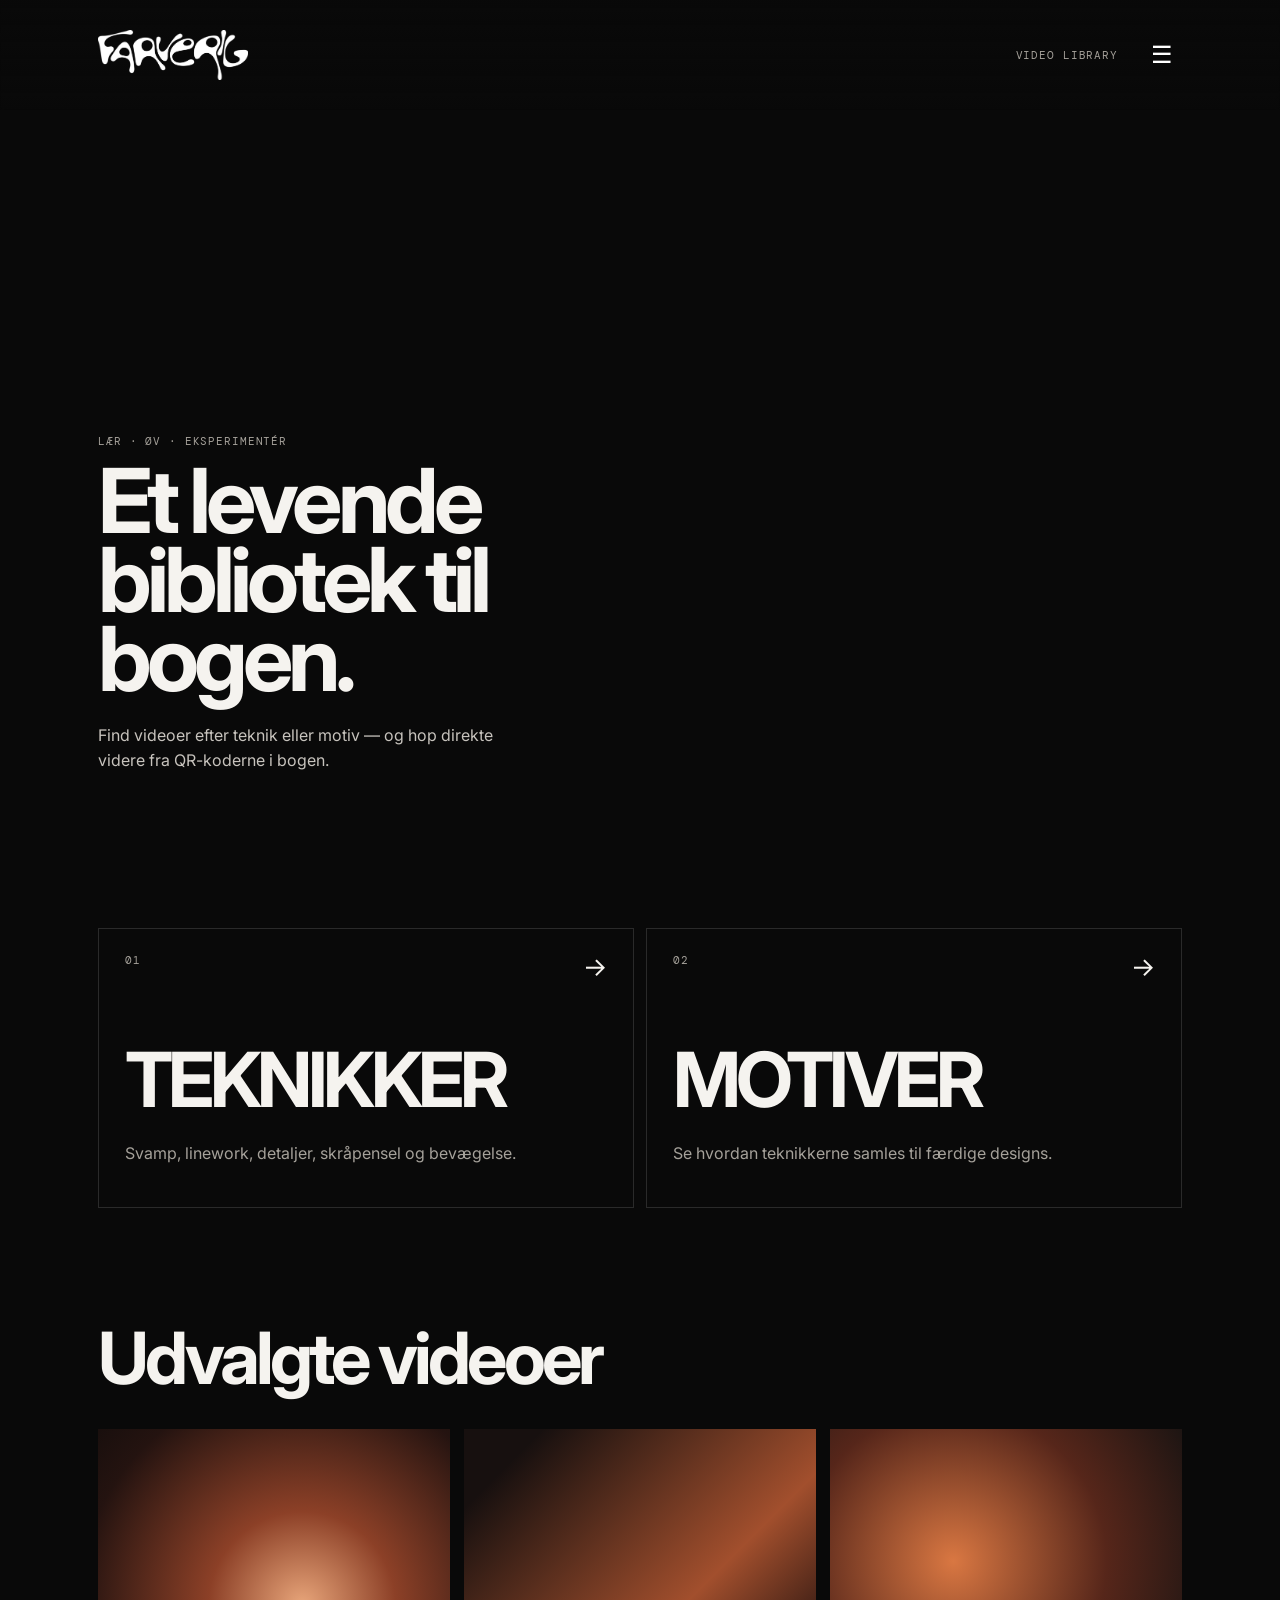
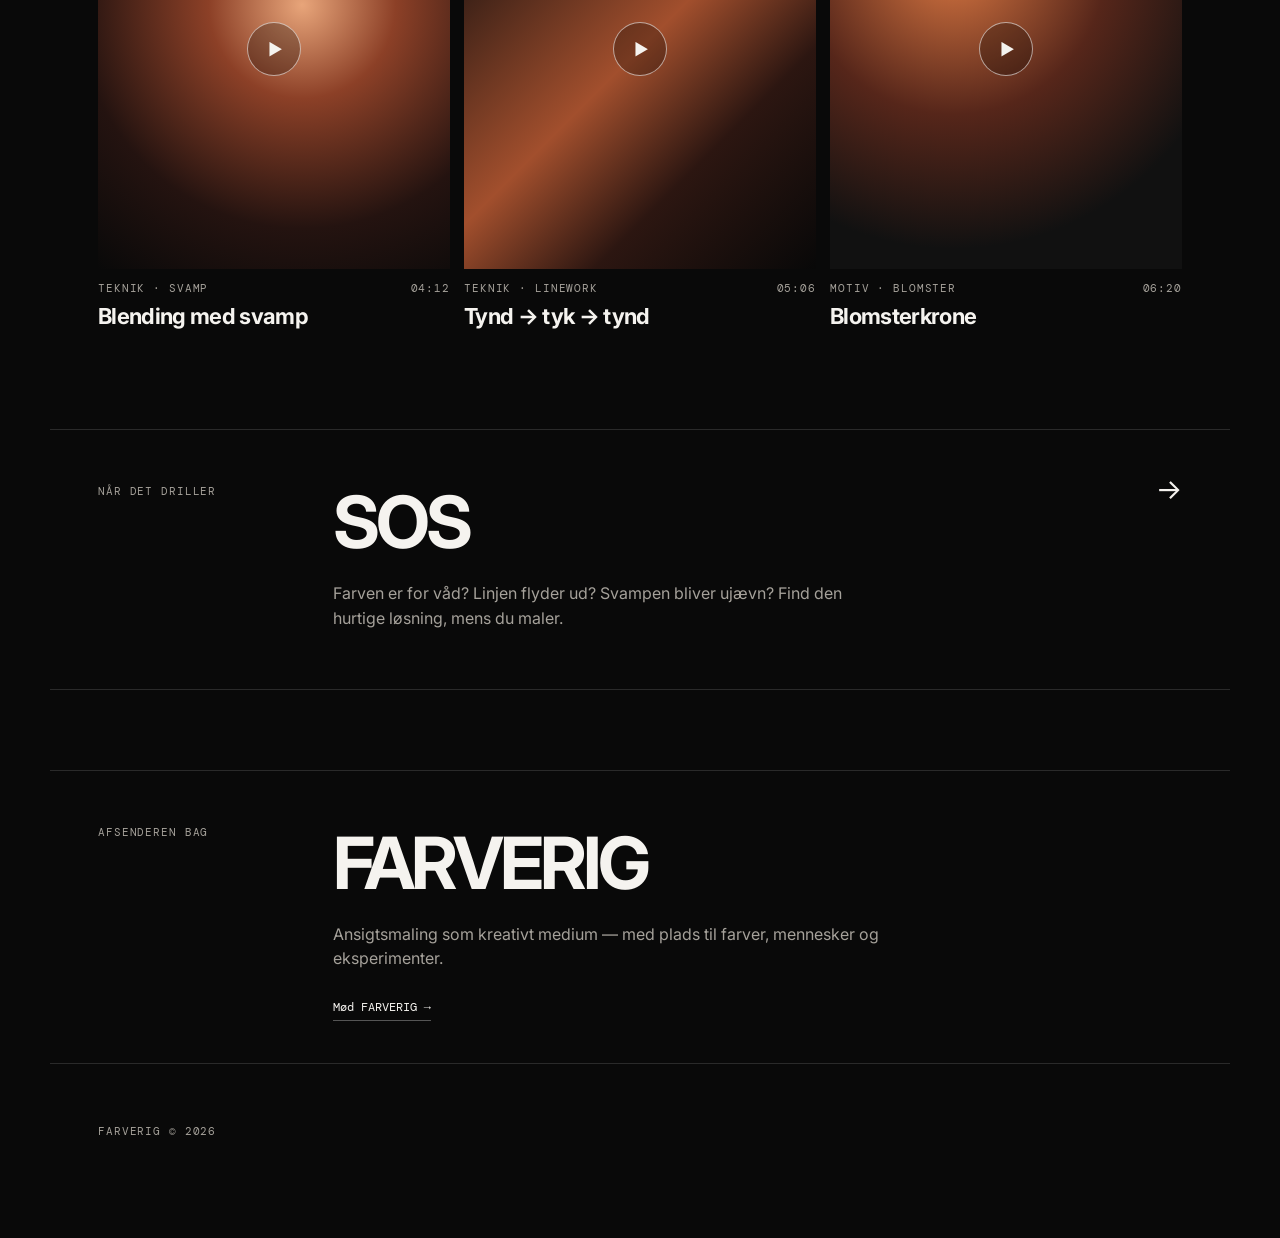
==== index.html @ a18d8a1d "Align desktop menu close control with burger position" ====
<!doctype html><html lang="da"><head><meta charset="utf-8"><meta name="viewport" content="width=device-width,initial-scale=1"><meta name="theme-color" content="#090909"><title>FARVERIG — Videobibliotek</title><meta name="description" content="FARVERIG videobibliotek — teknikker, motiver og hjælp til ansigtsmaling."><link rel="stylesheet" href="styles.css?v=11"><style>.hero-video{position:absolute;inset:0;width:100%;height:100%;object-fit:cover;object-position:center center;display:block}.hero-media.video-hero{background:#090909}.hero-media.video-hero:before{display:none}.hero-video-fade{position:absolute;inset:0;pointer-events:none}.home .topbar{position:absolute;top:0;left:0;right:0;z-index:10;width:100%;max-width:none}.home .hero{position:relative;width:100%;max-width:none;margin:0;padding:0;display:block;overflow:hidden}.home .hero-media{position:absolute;inset:0;width:100%;height:100%;min-height:0}.home .hero-copy{position:absolute;z-index:2;margin:0}.home .split-grid{position:relative}@media(min-width:721px){body.home .topbar{position:fixed!important;top:0;left:0;right:0;height:110px;padding-left:max(var(--pad),calc((100vw - 1180px)/2 + var(--pad)));padding-right:max(var(--pad),calc((100vw - 1180px)/2 + var(--pad)));background:linear-gradient(to bottom,rgba(9,9,9,.72),rgba(9,9,9,0));backdrop-filter:blur(2px);z-index:40}body.home .brand{width:150px;height:54px}body.home .brand img{width:100%!important;height:100%!important;max-width:none!important}body.home .menu-button,body.home .menu-close{display:block!important;cursor:pointer}body.home .menu-button{font-size:24px!important;line-height:1;padding:10px 6px!important;min-width:38px;min-height:38px;color:#fff}body.home .header-actions{gap:26px}.home .hero{height:100vh;min-height:720px}.home .hero-video{object-position:center center}.home .hero-video-fade{background:linear-gradient(to bottom,rgba(9,9,9,.12) 0%,rgba(9,9,9,0) 38%,rgba(9,9,9,.16) 62%,#090909 100%)}.home .hero-copy{left:max(var(--pad),calc((100vw - 1180px)/2 + var(--pad)));right:auto;bottom:8vh;width:min(650px,48vw);padding:100px 0 38px;background:none}.home .hero-copy h1{font-size:clamp(64px,7vw,112px);line-height:.88;max-width:7.5ch;margin:14px 0 24px}.home .hero-copy>p:last-child{font-size:16px;max-width:43ch}.home .split-grid{margin-top:28px}body.home .site-menu{z-index:100;background:rgba(9,9,9,.97)}body.home .site-menu .menu-inner{position:relative;width:100%;max-width:none;margin:0;padding:26px clamp(32px,6vw,110px) 32px}body.home .site-menu .menu-close{position:fixed;top:36px;right:max(var(--pad),calc((100vw - 1180px)/2 + var(--pad)));margin:0;font-size:15px!important;line-height:1;padding:10px 6px!important;min-height:38px;display:flex!important;align-items:center;justify-content:flex-end;z-index:110}body.home .site-menu nav{margin-top:94px;width:100%}body.home .site-menu nav a{font-size:clamp(42px,4.6vw,76px);line-height:.98;padding:18px 0;letter-spacing:-.05em}body.home .site-menu nav a span{font-size:.7em}body.home .site-menu nav a:first-child{border-top:1px solid #3a3a3a}body.home .site-menu nav a{border-color:#303030}}@media(max-width:720px){body.home .topbar{position:absolute!important;top:0!important;left:0!important;right:0!important;z-index:10!important;width:100%!important;max-width:none!important}body.home .hero{position:relative!important;width:100%!important;max-width:none!important;min-height:calc(100svh - 68px)!important;margin:0!important;padding:0!important;display:block!important;overflow:hidden!important}body.home .hero-media{position:absolute!important;inset:0!important;width:100%!important;height:100%!important;min-height:0!important}body.home .hero-copy{position:absolute!important;left:0!important;right:0!important;bottom:0!important;z-index:2!important;margin:0!important;padding:150px var(--pad) 32px!important;background:linear-gradient(to bottom,transparent 0%,rgba(9,9,9,.45) 35%,#090909 100%)!important}.hero-video{object-position:center center}.hero-video-fade{background:linear-gradient(to bottom,rgba(9,9,9,.08) 0%,rgba(9,9,9,0) 52%,rgba(9,9,9,.18) 72%,#090909 100%)}}</style></head><body class="home"><header class="topbar shell"><a class="brand" href="index.html" aria-label="FARVERIG forside"><img src="assets/logo/FarverigLogo_Hvid.png" alt="FARVERIG" style="display:block;width:112px;height:40px;max-width:112px;object-fit:contain"></a><div class="header-actions"><span class="eyebrow">VIDEO LIBRARY</span><button class="menu-button" type="button" aria-label="Åbn menu" aria-expanded="false" aria-controls="site-menu">☰</button></div></header><div class="site-menu" id="site-menu" hidden><div class="shell menu-inner"><button class="menu-close" type="button">LUK ×</button><nav><a href="index.html">FORSIDE <span>→</span></a><a href="motiver.html">MOTIVER <span>→</span></a><a href="teknikker.html">TEKNIKKER <span>→</span></a><a href="sos.html">SOS DESIGN <span>→</span></a><a href="om.html">OM FARVERIG <span>→</span></a><a href="https://farverig.dk">KØB BOGEN <span>→</span></a></nav></div></div><main><section class="hero shell"><div class="hero-media video-hero"><video class="hero-video" autoplay muted loop playsinline preload="metadata" aria-hidden="true"><source src="assets/video/hero.mp4" type="video/mp4"></video><div class="hero-video-fade"></div></div><div class="hero-copy"><p class="kicker">LÆR · ØV · EKSPERIMENTÉR</p><h1>Et levende bibliotek til bogen.</h1><p>Find videoer efter teknik eller motiv — og hop direkte videre fra QR-koderne i bogen.</p></div></section><section class="shell split-grid" aria-label="Bibliotekets hovedkategorier"><a class="feature-card" href="teknikker.html"><span class="number">01</span><h2>TEKNIKKER</h2><p>Svamp, linework, detaljer, skråpensel og bevægelse.</p><span class="arrow">→</span></a><a class="feature-card" href="motiver.html"><span class="number">02</span><h2>MOTIVER</h2><p>Se hvordan teknikkerne samles til færdige designs.</p><span class="arrow">→</span></a></section><section class="shell section-space"><div class="section-head"><h2>Udvalgte videoer</h2></div><div class="video-grid"><a class="video-card" href="video.html"><div class="video-thumb warm-a"><span class="play">▶</span></div><div class="video-meta"><span>TEKNIK · SVAMP</span><span>04:12</span></div><h3>Blending med svamp</h3></a><a class="video-card" href="video.html"><div class="video-thumb warm-b"><span class="play">▶</span></div><div class="video-meta"><span>TEKNIK · LINEWORK</span><span>05:06</span></div><h3>Tynd → tyk → tynd</h3></a><a class="video-card" href="video.html"><div class="video-thumb warm-c"><span class="play">▶</span></div><div class="video-meta"><span>MOTIV · BLOMSTER</span><span>06:20</span></div><h3>Blomsterkrone</h3></a></div></section><a class="shell sos-block" href="sos.html"><p class="kicker">NÅR DET DRILLER</p><div><h2>SOS</h2><p>Farven er for våd? Linjen flyder ud? Svampen bliver ujævn? Find den hurtige løsning, mens du maler.</p></div><span class="arrow-inline">→</span></a><section class="shell about-teaser"><p class="kicker">AFSENDEREN BAG</p><div><h2>FARVERIG</h2><p>Ansigtsmaling som kreativt medium — med plads til farver, mennesker og eksperimenter.</p><a class="text-link" href="om.html">Mød FARVERIG →</a></div></section></main><nav class="bottom-nav" aria-label="Bibliotek navigation"><a href="teknikker.html">TEKNIKKER</a><a href="motiver.html">MOTIVER</a><a href="sos.html">SOS</a></nav><footer class="shell footer">FARVERIG © <span id="year"></span></footer><script src="script.js"></script></body></html>
---- styles.css ----
@import url('https://fonts.googleapis.com/css2?family=DM+Mono:wght@300;400;500&family=Inter:wght@400;500;600;700&display=swap');
:root{--bg:#090909;--panel:#111;--line:#2a2a2a;--text:#f5f3ef;--muted:#a5a19a;--pad:clamp(18px,4vw,48px)}*{box-sizing:border-box}html{scroll-behavior:smooth}body{margin:0;background:var(--bg);color:var(--text);font-family:Inter,Arial,sans-serif}a{color:inherit;text-decoration:none}.shell{width:min(1180px,100%);margin:auto;padding-left:var(--pad);padding-right:var(--pad)}.topbar{height:92px;display:flex;align-items:center;justify-content:space-between}.brand{display:flex;align-items:center;width:150px;height:54px;overflow:hidden}.brand img{display:block;width:100%;height:100%;object-fit:contain}.header-actions{display:flex;align-items:center;gap:20px}.menu-button,.menu-close{display:none;background:none;border:0;color:var(--text);font:11px 'DM Mono',monospace;letter-spacing:.08em;padding:8px 0}.eyebrow,.kicker,.video-meta,.number,.soon,.bottom-nav,.footer,.crumb{font-family:'DM Mono',monospace;font-size:11px;letter-spacing:.08em}.eyebrow,.kicker,.number,.video-meta,.footer,.crumb{color:var(--muted)}.site-menu{position:fixed;inset:0;background:#090909f7;z-index:50}.menu-inner{padding-top:25px}.menu-close{margin-left:auto}.site-menu nav{margin-top:90px}.site-menu nav a{display:flex;justify-content:space-between;border-top:1px solid var(--line);padding:22px 0;font-size:28px;letter-spacing:-.04em}.site-menu nav a:last-child{border-bottom:1px solid var(--line)}.hero{display:grid;grid-template-columns:1.45fr .8fr;gap:clamp(24px,5vw,80px);align-items:end}.hero-media{min-height:58vh}.photo-placeholder{position:relative;overflow:hidden;background:radial-gradient(circle at 60% 45%,#bd663b 0 8%,#70371f 18%,#251612 44%,#0c0b0b 75%)}.photo-placeholder:before{content:'';position:absolute;width:48%;height:70%;left:25%;top:13%;border-radius:50% 48% 45% 52%;background:radial-gradient(circle at 60% 35%,#d89b76,#a85634 36%,#3a1b17 70%);filter:blur(7px);opacity:.78}.photo-note{position:absolute;left:16px;bottom:14px;font:10px 'DM Mono',monospace;letter-spacing:.1em;color:#ffffff80}.hero-copy{padding-bottom:18px}.hero-copy h1{font-size:clamp(38px,6vw,78px);line-height:.93;letter-spacing:-.055em;margin:12px 0 22px;max-width:8ch}.hero-copy>p:last-child{color:#c7c3bd;line-height:1.6;max-width:38ch}.split-grid{display:grid;grid-template-columns:1fr 1fr;gap:12px;margin-top:clamp(50px,8vw,110px)}.feature-card{position:relative;min-height:280px;border:1px solid var(--line);padding:26px;display:flex;flex-direction:column;justify-content:flex-end;transition:.2s}.feature-card:hover{background:#151515;border-color:#555}.feature-card .number{position:absolute;top:24px}.feature-card h2{font-size:clamp(36px,6vw,76px);letter-spacing:-.06em;margin:0}.feature-card p{color:var(--muted);max-width:40ch;line-height:1.5}.arrow{position:absolute;right:26px;top:22px;font-size:26px}.section-space{padding-top:100px;padding-bottom:100px}.section-head{display:flex;justify-content:space-between;align-items:end;margin-bottom:28px}.section-head h2,.sos-block h2,.about-teaser h2,.page-title{font-size:clamp(38px,6vw,72px);letter-spacing:-.055em;margin:6px 0 0}.text-link{font:12px 'DM Mono',monospace;border-bottom:1px solid #555;padding-bottom:5px}.video-grid{display:grid;grid-template-columns:repeat(3,1fr);gap:14px}.video-thumb{aspect-ratio:4/5;display:grid;place-items:center;position:relative;overflow:hidden}.warm-a{background:radial-gradient(circle at 58% 40%,#e8a57a,#8c4027 28%,#241310 67%,#090909)}.warm-b{background:linear-gradient(135deg,#17100f 10%,#a24f2d 50%,#2c1611 72%,#080808)}.warm-c{background:radial-gradient(circle at 35% 30%,#d97742,#56261a 40%,#111 75%)}.play{width:54px;height:54px;border:1px solid #ffffff90;border-radius:50%;display:grid;place-items:center;padding-left:3px;background:#0004}.video-meta{display:flex;justify-content:space-between;margin-top:12px}.video-card h3{font-size:22px;margin:8px 0 0;letter-spacing:-.03em}.sos-block,.about-teaser{border-top:1px solid var(--line);padding-top:42px;padding-bottom:42px;display:grid;grid-template-columns:.5fr 1.5fr .5fr;gap:30px;align-items:start}.sos-block{border-bottom:1px solid var(--line)}.sos-block p,.about-teaser p{color:var(--muted);line-height:1.55;max-width:55ch}.arrow-inline{text-align:right;font-size:28px}.about-teaser{margin-top:80px;border-bottom:1px solid var(--line)}.about-teaser .text-link{display:inline-block;margin-top:12px}.footer{padding-top:60px;padding-bottom:100px}.page-hero{padding-top:60px;padding-bottom:55px}.page-title{font-size:clamp(58px,11vw,150px);line-height:.85}.intro{color:var(--muted);max-width:52ch;line-height:1.6}.filter-row{display:flex;gap:8px;flex-wrap:wrap;margin-top:28px}.chip{border:1px solid #444;border-radius:999px;padding:10px 14px;font:11px 'DM Mono',monospace}.chip:hover,.chip.active{background:var(--text);color:#111}.listing{padding-bottom:100px}.video-page{width:min(900px,100%);margin:auto;padding:30px var(--pad) 100px}.video-stage{aspect-ratio:16/9;background:radial-gradient(circle at 55% 40%,#c56b42,#59291d 35%,#111 75%);display:grid;place-items:center;margin:25px 0}.video-stage .play{width:76px;height:76px}.video-page h1{font-size:clamp(38px,7vw,72px);letter-spacing:-.05em;margin:14px 0}.tags{display:flex;gap:8px;flex-wrap:wrap}.video-copy{border-top:1px solid var(--line);margin-top:38px;padding-top:30px;line-height:1.7;color:#cbc7c1}.bottom-nav{display:none}.sos-grid{display:grid;grid-template-columns:repeat(2,1fr);gap:10px;padding-bottom:100px}.sos-card{border:1px solid var(--line);padding:24px;min-height:220px;display:flex;flex-direction:column;justify-content:space-between}.sos-card h2{font-size:clamp(25px,4vw,44px);letter-spacing:-.04em;margin:8px 0}.sos-card p{color:var(--muted);line-height:1.55}.answer{font-family:'DM Mono',monospace;font-size:12px;border-top:1px solid var(--line);padding-top:16px}.about-layout{display:grid;grid-template-columns:1.2fr .8fr;gap:clamp(30px,7vw,100px);padding-bottom:100px}.about-image{min-height:520px}.about-copy{font-size:clamp(20px,2.4vw,32px);line-height:1.35;letter-spacing:-.025em}.about-copy p{margin-top:0}.about-small{font-size:15px!important;color:var(--muted);line-height:1.7!important;margin-top:35px!important}
@media(max-width:720px){body{padding-bottom:68px}.topbar{height:74px}.brand{width:112px;height:40px}.header-actions{gap:12px}.eyebrow{font-size:8px}.menu-button,.menu-close{display:block}.hero{display:block}.hero-media{min-height:0;height:58vh}.hero-copy{position:relative;margin:-72px 0 0;padding:28px 12px 18px;background:linear-gradient(transparent 0,#090909 25%);width:100%}.hero-copy h1{font-size:44px;line-height:.94;margin-top:11px;max-width:9ch}.hero-copy>p:last-child{font-size:14px;margin-bottom:0}.split-grid{grid-template-columns:1fr 1fr;gap:8px;margin-top:32px}.feature-card{min-height:210px;padding:15px}.feature-card h2{font-size:27px}.feature-card p{font-size:12px}.arrow{right:14px;top:13px}.number{top:15px!important}.section-space{padding-top:70px;padding-bottom:70px}.section-head h2{font-size:39px}.video-grid{display:flex;overflow-x:auto;scroll-snap-type:x mandatory;margin-right:calc(var(--pad)*-1);padding-right:var(--pad)}.video-card{min-width:76vw;scroll-snap-align:start}.sos-block,.about-teaser{grid-template-columns:1fr}.arrow-inline{text-align:left}.about-teaser{margin-top:55px}.bottom-nav{position:fixed;display:grid;grid-template-columns:repeat(3,1fr);bottom:0;left:0;right:0;background:#0a0a0af2;backdrop-filter:blur(12px);border-top:1px solid #333;z-index:20}.bottom-nav a{text-align:center;padding:21px 4px 18px;color:#888;font-size:10px;letter-spacing:.06em;white-space:nowrap}.bottom-nav a.active{color:#fff}.page-hero{padding-top:45px}.page-title{font-size:60px}.listing .video-grid{margin-left:0}.video-page{padding-top:18px}.sos-grid{grid-template-columns:1fr}.about-layout{grid-template-columns:1fr}.about-image{min-height:55vh}.home .topbar{position:absolute;top:0;left:0;right:0;z-index:10;width:100%;max-width:none}.home .hero{position:relative;width:100%;max-width:none;min-height:calc(100svh - 68px);margin:0;padding:0;display:block;overflow:hidden}.home .hero-media{position:absolute;inset:0;width:100%;height:100%;min-height:0}.home .hero-copy{position:absolute;left:0;right:0;bottom:0;z-index:2;margin:0;padding:150px var(--pad) 32px;background:linear-gradient(to bottom,transparent 0%,rgba(9,9,9,.45) 35%,#090909 100%)}.home .hero-copy h1{margin-bottom:14px}.home .split-grid{margin-top:32px}}
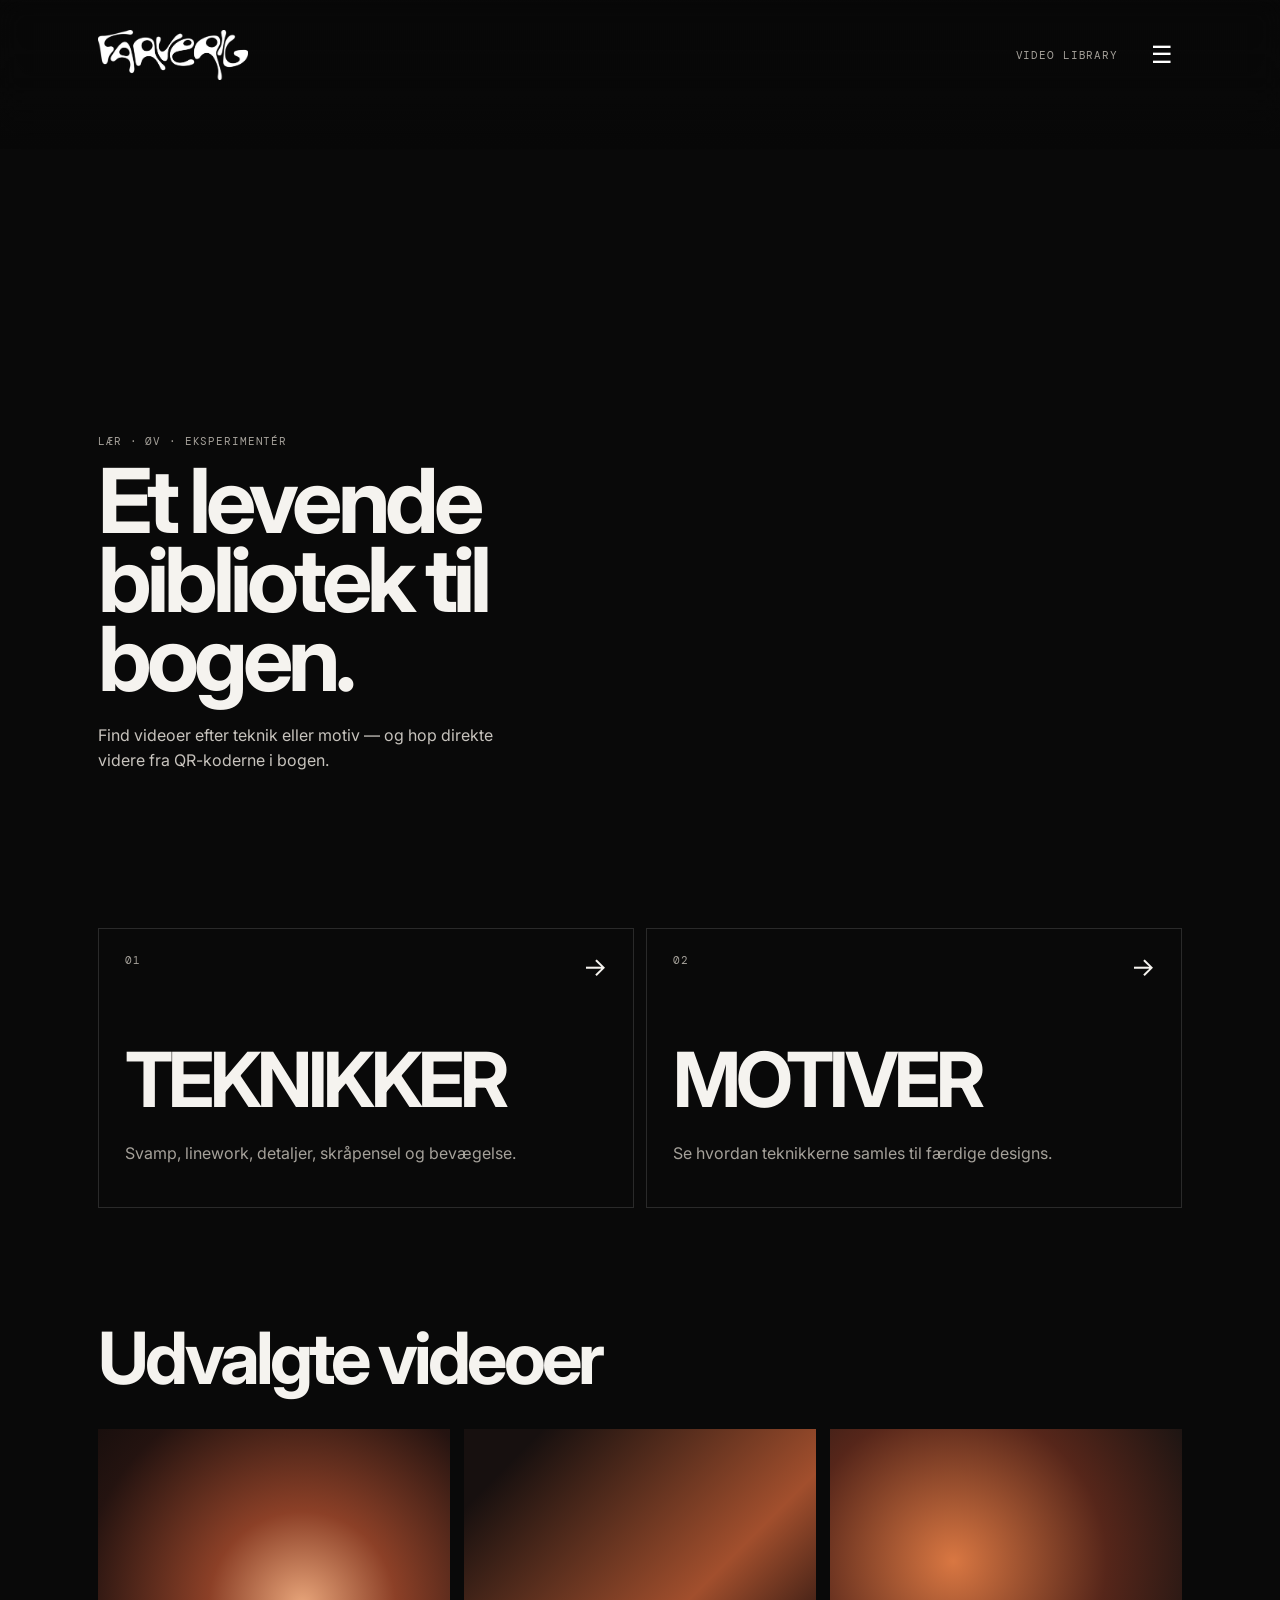
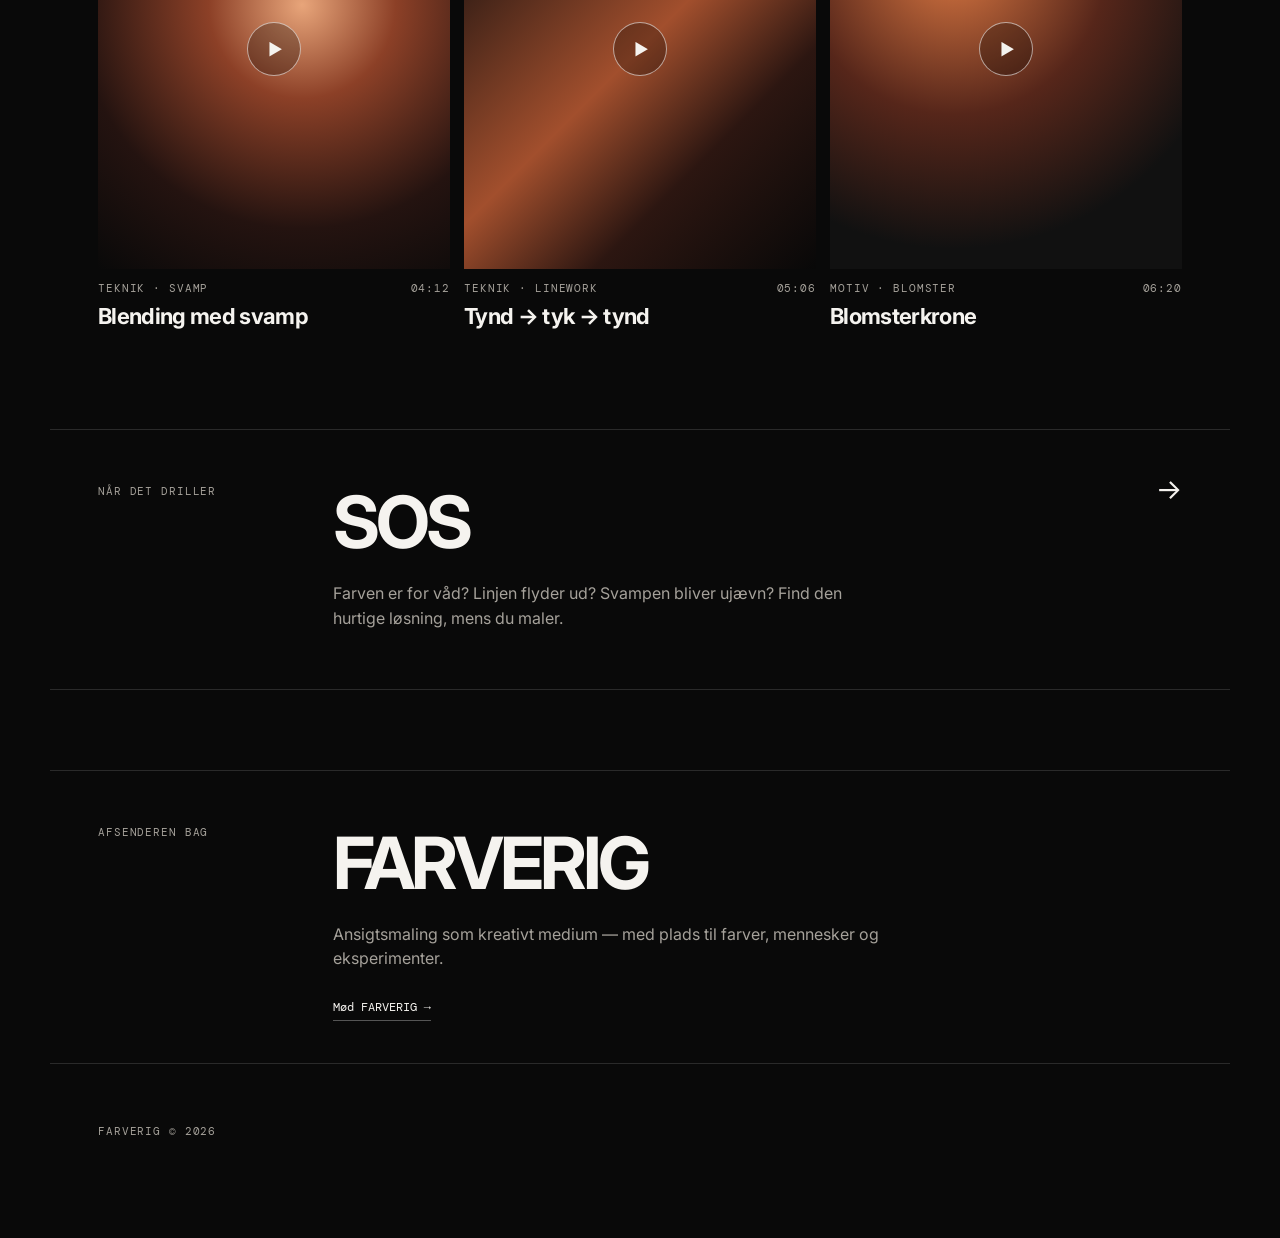
==== commit 73a7d578: "Smooth desktop header blur with masked gradient" ====
--- a/index.html
+++ b/index.html
@@ -1 +1 @@
-<!doctype html><html lang="da"><head><meta charset="utf-8"><meta name="viewport" content="width=device-width,initial-scale=1"><meta name="theme-color" content="#090909"><title>FARVERIG — Videobibliotek</title><meta name="description" content="FARVERIG videobibliotek — teknikker, motiver og hjælp til ansigtsmaling."><link rel="stylesheet" href="styles.css?v=11"><style>.hero-video{position:absolute;inset:0;width:100%;height:100%;object-fit:cover;object-position:center center;display:block}.hero-media.video-hero{background:#090909}.hero-media.video-hero:before{display:none}.hero-video-fade{position:absolute;inset:0;pointer-events:none}.home .topbar{position:absolute;top:0;left:0;right:0;z-index:10;width:100%;max-width:none}.home .hero{position:relative;width:100%;max-width:none;margin:0;padding:0;display:block;overflow:hidden}.home .hero-media{position:absolute;inset:0;width:100%;height:100%;min-height:0}.home .hero-copy{position:absolute;z-index:2;margin:0}.home .split-grid{position:relative}@media(min-width:721px){body.home .topbar{position:fixed!important;top:0;left:0;right:0;height:110px;padding-left:max(var(--pad),calc((100vw - 1180px)/2 + var(--pad)));padding-right:max(var(--pad),calc((100vw - 1180px)/2 + var(--pad)));background:linear-gradient(to bottom,rgba(9,9,9,.72),rgba(9,9,9,0));backdrop-filter:blur(2px);z-index:40}body.home .brand{width:150px;height:54px}body.home .brand img{width:100%!important;height:100%!important;max-width:none!important}body.home .menu-button,body.home .menu-close{display:block!important;cursor:pointer}body.home .menu-button{font-size:24px!important;line-height:1;padding:10px 6px!important;min-width:38px;min-height:38px;color:#fff}body.home .header-actions{gap:26px}.home .hero{height:100vh;min-height:720px}.home .hero-video{object-position:center center}.home .hero-video-fade{background:linear-gradient(to bottom,rgba(9,9,9,.12) 0%,rgba(9,9,9,0) 38%,rgba(9,9,9,.16) 62%,#090909 100%)}.home .hero-copy{left:max(var(--pad),calc((100vw - 1180px)/2 + var(--pad)));right:auto;bottom:8vh;width:min(650px,48vw);padding:100px 0 38px;background:none}.home .hero-copy h1{font-size:clamp(64px,7vw,112px);line-height:.88;max-width:7.5ch;margin:14px 0 24px}.home .hero-copy>p:last-child{font-size:16px;max-width:43ch}.home .split-grid{margin-top:28px}body.home .site-menu{z-index:100;background:rgba(9,9,9,.97)}body.home .site-menu .menu-inner{position:relative;width:100%;max-width:none;margin:0;padding:26px clamp(32px,6vw,110px) 32px}body.home .site-menu .menu-close{position:fixed;top:36px;right:max(var(--pad),calc((100vw - 1180px)/2 + var(--pad)));margin:0;font-size:15px!important;line-height:1;padding:10px 6px!important;min-height:38px;display:flex!important;align-items:center;justify-content:flex-end;z-index:110}body.home .site-menu nav{margin-top:94px;width:100%}body.home .site-menu nav a{font-size:clamp(42px,4.6vw,76px);line-height:.98;padding:18px 0;letter-spacing:-.05em}body.home .site-menu nav a span{font-size:.7em}body.home .site-menu nav a:first-child{border-top:1px solid #3a3a3a}body.home .site-menu nav a{border-color:#303030}}@media(max-width:720px){body.home .topbar{position:absolute!important;top:0!important;left:0!important;right:0!important;z-index:10!important;width:100%!important;max-width:none!important}body.home .hero{position:relative!important;width:100%!important;max-width:none!important;min-height:calc(100svh - 68px)!important;margin:0!important;padding:0!important;display:block!important;overflow:hidden!important}body.home .hero-media{position:absolute!important;inset:0!important;width:100%!important;height:100%!important;min-height:0!important}body.home .hero-copy{position:absolute!important;left:0!important;right:0!important;bottom:0!important;z-index:2!important;margin:0!important;padding:150px var(--pad) 32px!important;background:linear-gradient(to bottom,transparent 0%,rgba(9,9,9,.45) 35%,#090909 100%)!important}.hero-video{object-position:center center}.hero-video-fade{background:linear-gradient(to bottom,rgba(9,9,9,.08) 0%,rgba(9,9,9,0) 52%,rgba(9,9,9,.18) 72%,#090909 100%)}}</style></head><body class="home"><header class="topbar shell"><a class="brand" href="index.html" aria-label="FARVERIG forside"><img src="assets/logo/FarverigLogo_Hvid.png" alt="FARVERIG" style="display:block;width:112px;height:40px;max-width:112px;object-fit:contain"></a><div class="header-actions"><span class="eyebrow">VIDEO LIBRARY</span><button class="menu-button" type="button" aria-label="Åbn menu" aria-expanded="false" aria-controls="site-menu">☰</button></div></header><div class="site-menu" id="site-menu" hidden><div class="shell menu-inner"><button class="menu-close" type="button">LUK ×</button><nav><a href="index.html">FORSIDE <span>→</span></a><a href="motiver.html">MOTIVER <span>→</span></a><a href="teknikker.html">TEKNIKKER <span>→</span></a><a href="sos.html">SOS DESIGN <span>→</span></a><a href="om.html">OM FARVERIG <span>→</span></a><a href="https://farverig.dk">KØB BOGEN <span>→</span></a></nav></div></div><main><section class="hero shell"><div class="hero-media video-hero"><video class="hero-video" autoplay muted loop playsinline preload="metadata" aria-hidden="true"><source src="assets/video/hero.mp4" type="video/mp4"></video><div class="hero-video-fade"></div></div><div class="hero-copy"><p class="kicker">LÆR · ØV · EKSPERIMENTÉR</p><h1>Et levende bibliotek til bogen.</h1><p>Find videoer efter teknik eller motiv — og hop direkte videre fra QR-koderne i bogen.</p></div></section><section class="shell split-grid" aria-label="Bibliotekets hovedkategorier"><a class="feature-card" href="teknikker.html"><span class="number">01</span><h2>TEKNIKKER</h2><p>Svamp, linework, detaljer, skråpensel og bevægelse.</p><span class="arrow">→</span></a><a class="feature-card" href="motiver.html"><span class="number">02</span><h2>MOTIVER</h2><p>Se hvordan teknikkerne samles til færdige designs.</p><span class="arrow">→</span></a></section><section class="shell section-space"><div class="section-head"><h2>Udvalgte videoer</h2></div><div class="video-grid"><a class="video-card" href="video.html"><div class="video-thumb warm-a"><span class="play">▶</span></div><div class="video-meta"><span>TEKNIK · SVAMP</span><span>04:12</span></div><h3>Blending med svamp</h3></a><a class="video-card" href="video.html"><div class="video-thumb warm-b"><span class="play">▶</span></div><div class="video-meta"><span>TEKNIK · LINEWORK</span><span>05:06</span></div><h3>Tynd → tyk → tynd</h3></a><a class="video-card" href="video.html"><div class="video-thumb warm-c"><span class="play">▶</span></div><div class="video-meta"><span>MOTIV · BLOMSTER</span><span>06:20</span></div><h3>Blomsterkrone</h3></a></div></section><a class="shell sos-block" href="sos.html"><p class="kicker">NÅR DET DRILLER</p><div><h2>SOS</h2><p>Farven er for våd? Linjen flyder ud? Svampen bliver ujævn? Find den hurtige løsning, mens du maler.</p></div><span class="arrow-inline">→</span></a><section class="shell about-teaser"><p class="kicker">AFSENDEREN BAG</p><div><h2>FARVERIG</h2><p>Ansigtsmaling som kreativt medium — med plads til farver, mennesker og eksperimenter.</p><a class="text-link" href="om.html">Mød FARVERIG →</a></div></section></main><nav class="bottom-nav" aria-label="Bibliotek navigation"><a href="teknikker.html">TEKNIKKER</a><a href="motiver.html">MOTIVER</a><a href="sos.html">SOS</a></nav><footer class="shell footer">FARVERIG © <span id="year"></span></footer><script src="script.js"></script></body></html>+<!doctype html><html lang="da"><head><meta charset="utf-8"><meta name="viewport" content="width=device-width,initial-scale=1"><meta name="theme-color" content="#090909"><title>FARVERIG — Videobibliotek</title><meta name="description" content="FARVERIG videobibliotek — teknikker, motiver og hjælp til ansigtsmaling."><link rel="stylesheet" href="styles.css?v=12"><style>.hero-video{position:absolute;inset:0;width:100%;height:100%;object-fit:cover;object-position:center center;display:block}.hero-media.video-hero{background:#090909}.hero-media.video-hero:before{display:none}.hero-video-fade{position:absolute;inset:0;pointer-events:none}.home .topbar{position:absolute;top:0;left:0;right:0;z-index:10;width:100%;max-width:none}.home .hero{position:relative;width:100%;max-width:none;margin:0;padding:0;display:block;overflow:hidden}.home .hero-media{position:absolute;inset:0;width:100%;height:100%;min-height:0}.home .hero-copy{position:absolute;z-index:2;margin:0}.home .split-grid{position:relative}@media(min-width:721px){body.home .topbar{position:fixed!important;top:0;left:0;right:0;height:150px;padding-bottom:40px;padding-left:max(var(--pad),calc((100vw - 1180px)/2 + var(--pad)));padding-right:max(var(--pad),calc((100vw - 1180px)/2 + var(--pad)));background:linear-gradient(to bottom,rgba(9,9,9,.38) 0%,rgba(9,9,9,.14) 48%,rgba(9,9,9,0) 100%);backdrop-filter:none;z-index:40}body.home .topbar:before{content:"";position:absolute;inset:0;z-index:-1;pointer-events:none;backdrop-filter:blur(12px);-webkit-backdrop-filter:blur(12px);mask-image:linear-gradient(to bottom,#000 0%,rgba(0,0,0,.96) 25%,rgba(0,0,0,.72) 55%,rgba(0,0,0,.28) 78%,transparent 100%);-webkit-mask-image:linear-gradient(to bottom,#000 0%,rgba(0,0,0,.96) 25%,rgba(0,0,0,.72) 55%,rgba(0,0,0,.28) 78%,transparent 100%)}body.home .brand{width:150px;height:54px}body.home .brand img{width:100%!important;height:100%!important;max-width:none!important}body.home .menu-button,body.home .menu-close{display:block!important;cursor:pointer}body.home .menu-button{font-size:24px!important;line-height:1;padding:10px 6px!important;min-width:38px;min-height:38px;color:#fff}body.home .header-actions{gap:26px}.home .hero{height:100vh;min-height:720px}.home .hero-video{object-position:center center}.home .hero-video-fade{background:linear-gradient(to bottom,rgba(9,9,9,.12) 0%,rgba(9,9,9,0) 38%,rgba(9,9,9,.16) 62%,#090909 100%)}.home .hero-copy{left:max(var(--pad),calc((100vw - 1180px)/2 + var(--pad)));right:auto;bottom:8vh;width:min(650px,48vw);padding:100px 0 38px;background:none}.home .hero-copy h1{font-size:clamp(64px,7vw,112px);line-height:.88;max-width:7.5ch;margin:14px 0 24px}.home .hero-copy>p:last-child{font-size:16px;max-width:43ch}.home .split-grid{margin-top:28px}body.home .site-menu{z-index:100;background:rgba(9,9,9,.97)}body.home .site-menu .menu-inner{position:relative;width:100%;max-width:none;margin:0;padding:26px clamp(32px,6vw,110px) 32px}body.home .site-menu .menu-close{position:fixed;top:36px;right:max(var(--pad),calc((100vw - 1180px)/2 + var(--pad)));margin:0;font-size:15px!important;line-height:1;padding:10px 6px!important;min-height:38px;display:flex!important;align-items:center;justify-content:flex-end;z-index:110}body.home .site-menu nav{margin-top:94px;width:100%}body.home .site-menu nav a{font-size:clamp(42px,4.6vw,76px);line-height:.98;padding:18px 0;letter-spacing:-.05em}body.home .site-menu nav a span{font-size:.7em}body.home .site-menu nav a:first-child{border-top:1px solid #3a3a3a}body.home .site-menu nav a{border-color:#303030}}@media(max-width:720px){body.home .topbar{position:absolute!important;top:0!important;left:0!important;right:0!important;z-index:10!important;width:100%!important;max-width:none!important}body.home .hero{position:relative!important;width:100%!important;max-width:none!important;min-height:calc(100svh - 68px)!important;margin:0!important;padding:0!important;display:block!important;overflow:hidden!important}body.home .hero-media{position:absolute!important;inset:0!important;width:100%!important;height:100%!important;min-height:0!important}body.home .hero-copy{position:absolute!important;left:0!important;right:0!important;bottom:0!important;z-index:2!important;margin:0!important;padding:150px var(--pad) 32px!important;background:linear-gradient(to bottom,transparent 0%,rgba(9,9,9,.45) 35%,#090909 100%)!important}.hero-video{object-position:center center}.hero-video-fade{background:linear-gradient(to bottom,rgba(9,9,9,.08) 0%,rgba(9,9,9,0) 52%,rgba(9,9,9,.18) 72%,#090909 100%)}}</style></head><body class="home"><header class="topbar shell"><a class="brand" href="index.html" aria-label="FARVERIG forside"><img src="assets/logo/FarverigLogo_Hvid.png" alt="FARVERIG" style="display:block;width:112px;height:40px;max-width:112px;object-fit:contain"></a><div class="header-actions"><span class="eyebrow">VIDEO LIBRARY</span><button class="menu-button" type="button" aria-label="Åbn menu" aria-expanded="false" aria-controls="site-menu">☰</button></div></header><div class="site-menu" id="site-menu" hidden><div class="shell menu-inner"><button class="menu-close" type="button">LUK ×</button><nav><a href="index.html">FORSIDE <span>→</span></a><a href="motiver.html">MOTIVER <span>→</span></a><a href="teknikker.html">TEKNIKKER <span>→</span></a><a href="sos.html">SOS DESIGN <span>→</span></a><a href="om.html">OM FARVERIG <span>→</span></a><a href="https://farverig.dk">KØB BOGEN <span>→</span></a></nav></div></div><main><section class="hero shell"><div class="hero-media video-hero"><video class="hero-video" autoplay muted loop playsinline preload="metadata" aria-hidden="true"><source src="assets/video/hero.mp4" type="video/mp4"></video><div class="hero-video-fade"></div></div><div class="hero-copy"><p class="kicker">LÆR · ØV · EKSPERIMENTÉR</p><h1>Et levende bibliotek til bogen.</h1><p>Find videoer efter teknik eller motiv — og hop direkte videre fra QR-koderne i bogen.</p></div></section><section class="shell split-grid" aria-label="Bibliotekets hovedkategorier"><a class="feature-card" href="teknikker.html"><span class="number">01</span><h2>TEKNIKKER</h2><p>Svamp, linework, detaljer, skråpensel og bevægelse.</p><span class="arrow">→</span></a><a class="feature-card" href="motiver.html"><span class="number">02</span><h2>MOTIVER</h2><p>Se hvordan teknikkerne samles til færdige designs.</p><span class="arrow">→</span></a></section><section class="shell section-space"><div class="section-head"><h2>Udvalgte videoer</h2></div><div class="video-grid"><a class="video-card" href="video.html"><div class="video-thumb warm-a"><span class="play">▶</span></div><div class="video-meta"><span>TEKNIK · SVAMP</span><span>04:12</span></div><h3>Blending med svamp</h3></a><a class="video-card" href="video.html"><div class="video-thumb warm-b"><span class="play">▶</span></div><div class="video-meta"><span>TEKNIK · LINEWORK</span><span>05:06</span></div><h3>Tynd → tyk → tynd</h3></a><a class="video-card" href="video.html"><div class="video-thumb warm-c"><span class="play">▶</span></div><div class="video-meta"><span>MOTIV · BLOMSTER</span><span>06:20</span></div><h3>Blomsterkrone</h3></a></div></section><a class="shell sos-block" href="sos.html"><p class="kicker">NÅR DET DRILLER</p><div><h2>SOS</h2><p>Farven er for våd? Linjen flyder ud? Svampen bliver ujævn? Find den hurtige løsning, mens du maler.</p></div><span class="arrow-inline">→</span></a><section class="shell about-teaser"><p class="kicker">AFSENDEREN BAG</p><div><h2>FARVERIG</h2><p>Ansigtsmaling som kreativt medium — med plads til farver, mennesker og eksperimenter.</p><a class="text-link" href="om.html">Mød FARVERIG →</a></div></section></main><nav class="bottom-nav" aria-label="Bibliotek navigation"><a href="teknikker.html">TEKNIKKER</a><a href="motiver.html">MOTIVER</a><a href="sos.html">SOS</a></nav><footer class="shell footer">FARVERIG © <span id="year"></span></footer><script src="script.js"></script></body></html>
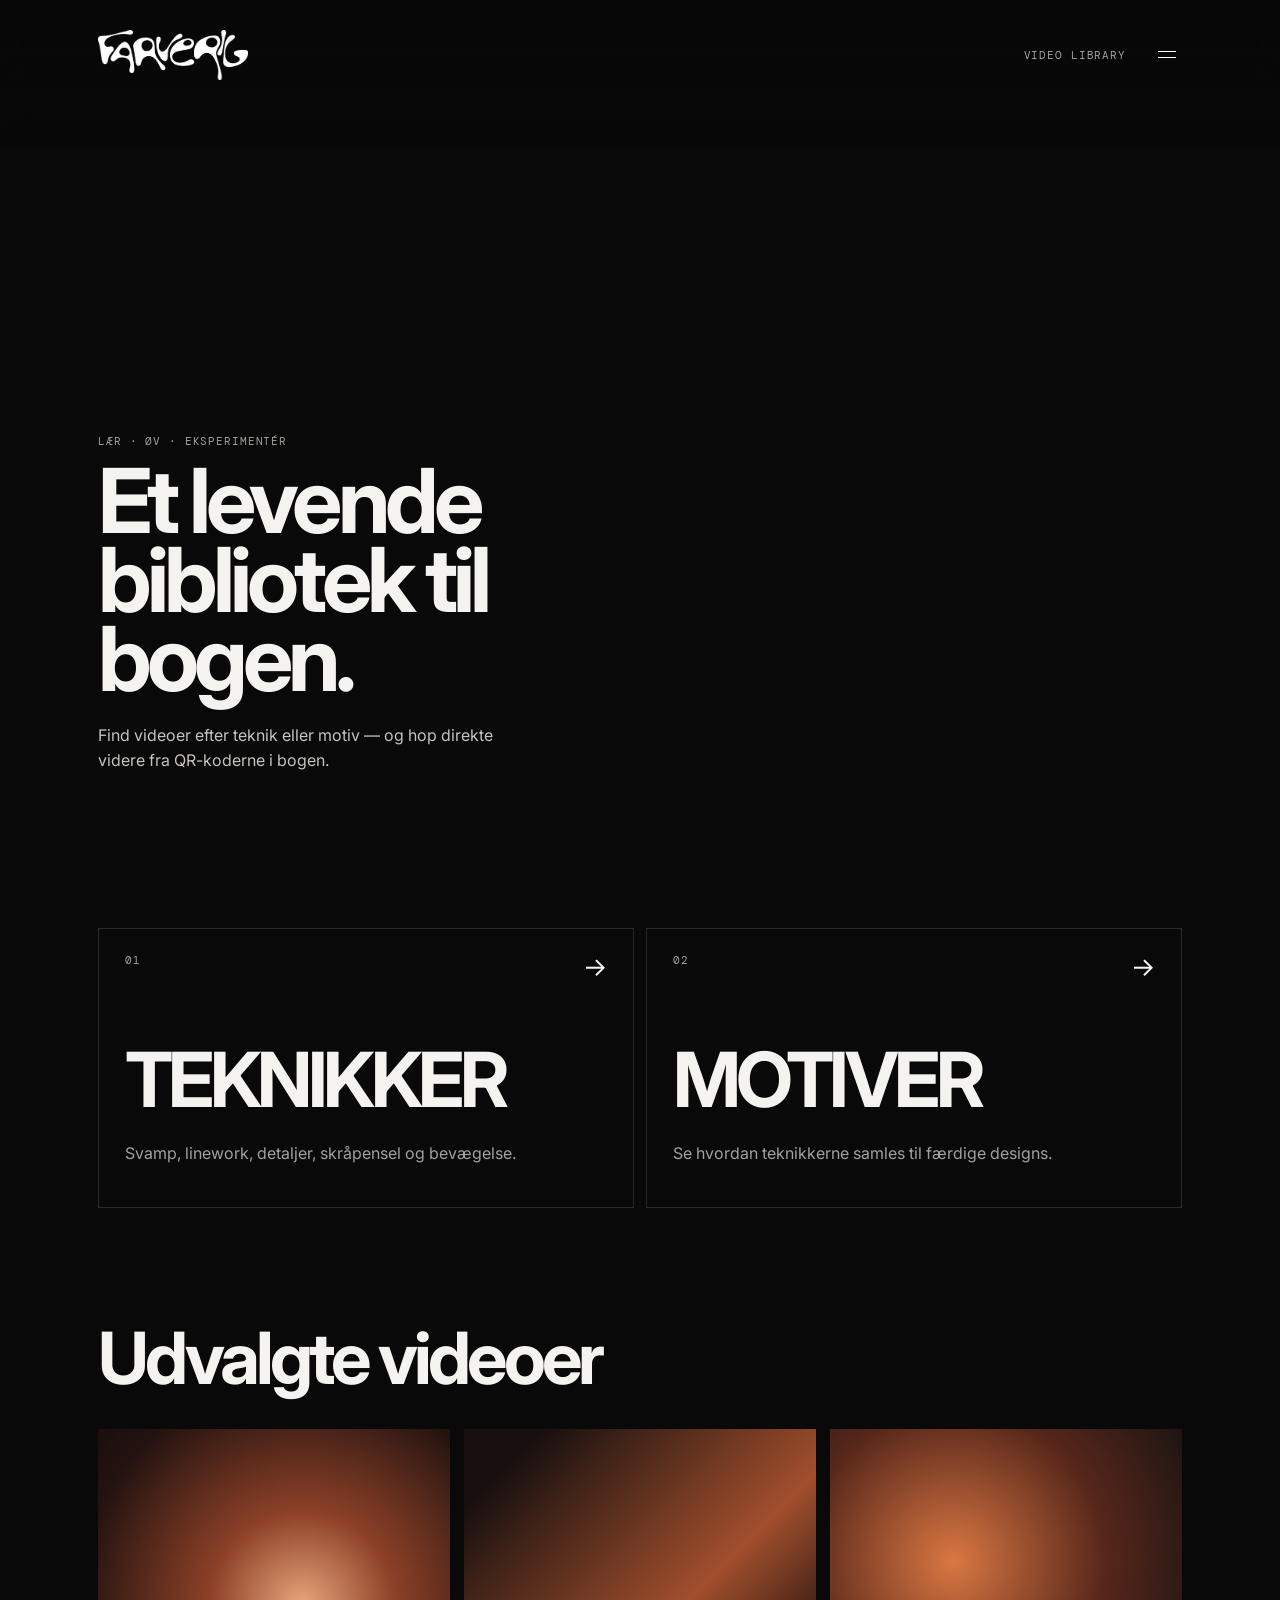
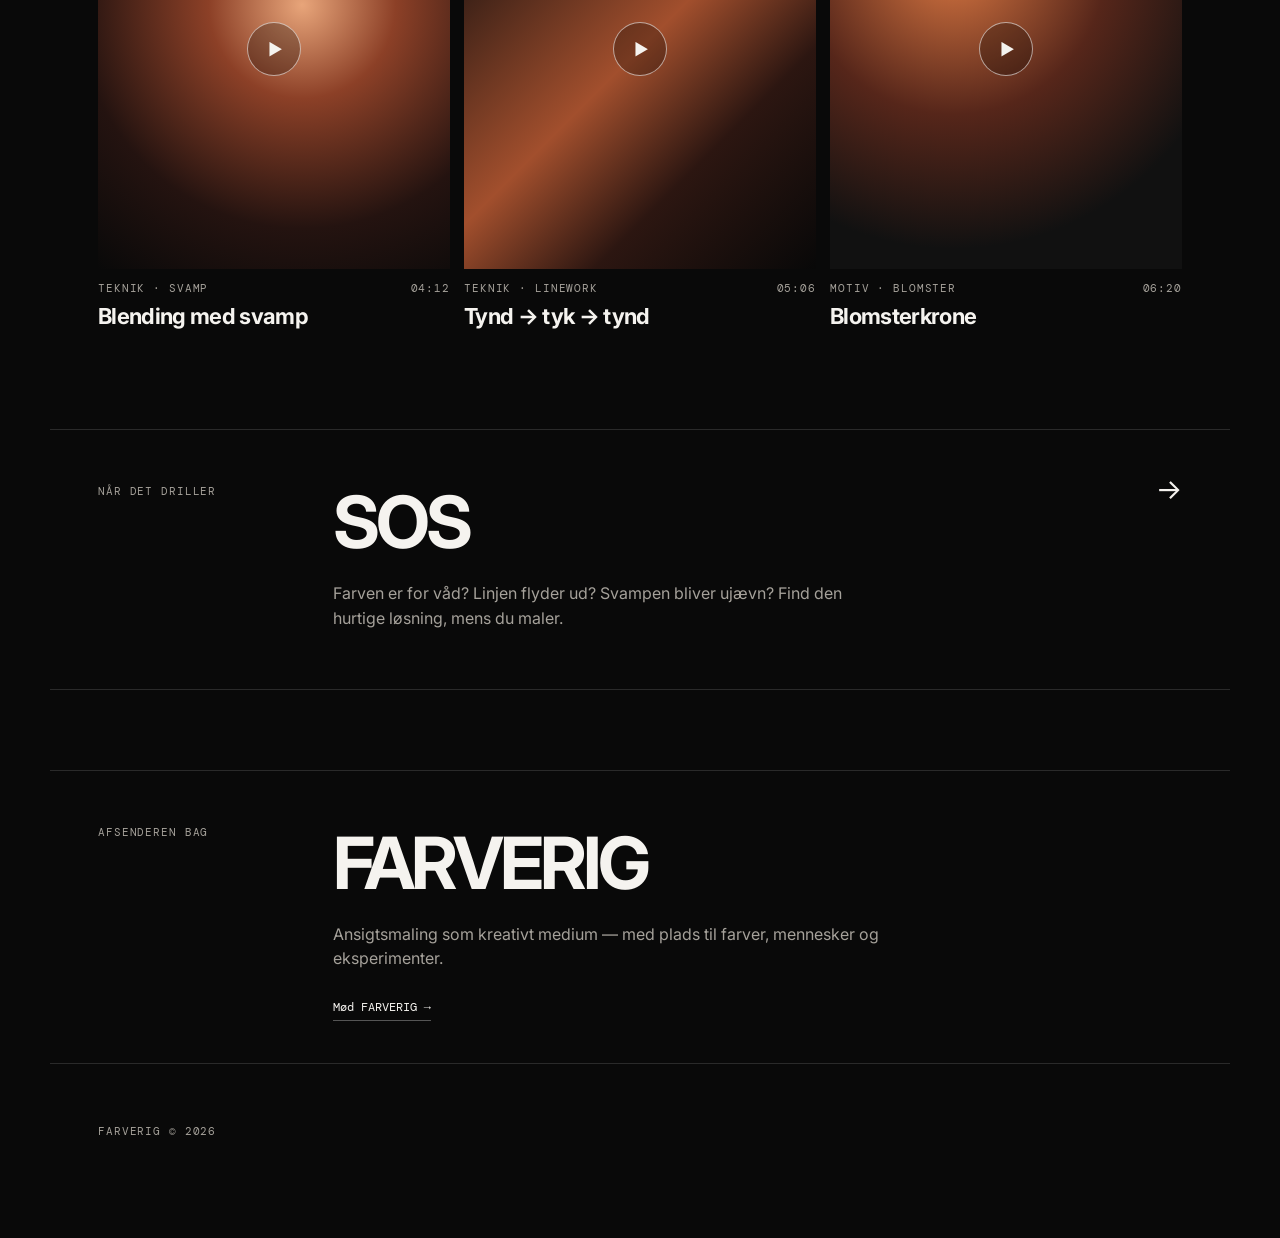
==== commit 25932b77: "Use shared header styles on homepage" ====
--- a/index.html
+++ b/index.html
@@ -1 +1 @@
-<!doctype html><html lang="da"><head><meta charset="utf-8"><meta name="viewport" content="width=device-width,initial-scale=1"><meta name="theme-color" content="#090909"><title>FARVERIG — Videobibliotek</title><meta name="description" content="FARVERIG videobibliotek — teknikker, motiver og hjælp til ansigtsmaling."><link rel="stylesheet" href="styles.css?v=12"><style>.hero-video{position:absolute;inset:0;width:100%;height:100%;object-fit:cover;object-position:center center;display:block}.hero-media.video-hero{background:#090909}.hero-media.video-hero:before{display:none}.hero-video-fade{position:absolute;inset:0;pointer-events:none}.home .topbar{position:absolute;top:0;left:0;right:0;z-index:10;width:100%;max-width:none}.home .hero{position:relative;width:100%;max-width:none;margin:0;padding:0;display:block;overflow:hidden}.home .hero-media{position:absolute;inset:0;width:100%;height:100%;min-height:0}.home .hero-copy{position:absolute;z-index:2;margin:0}.home .split-grid{position:relative}@media(min-width:721px){body.home .topbar{position:fixed!important;top:0;left:0;right:0;height:150px;padding-bottom:40px;padding-left:max(var(--pad),calc((100vw - 1180px)/2 + var(--pad)));padding-right:max(var(--pad),calc((100vw - 1180px)/2 + var(--pad)));background:linear-gradient(to bottom,rgba(9,9,9,.38) 0%,rgba(9,9,9,.14) 48%,rgba(9,9,9,0) 100%);backdrop-filter:none;z-index:40}body.home .topbar:before{content:"";position:absolute;inset:0;z-index:-1;pointer-events:none;backdrop-filter:blur(12px);-webkit-backdrop-filter:blur(12px);mask-image:linear-gradient(to bottom,#000 0%,rgba(0,0,0,.96) 25%,rgba(0,0,0,.72) 55%,rgba(0,0,0,.28) 78%,transparent 100%);-webkit-mask-image:linear-gradient(to bottom,#000 0%,rgba(0,0,0,.96) 25%,rgba(0,0,0,.72) 55%,rgba(0,0,0,.28) 78%,transparent 100%)}body.home .brand{width:150px;height:54px}body.home .brand img{width:100%!important;height:100%!important;max-width:none!important}body.home .menu-button,body.home .menu-close{display:block!important;cursor:pointer}body.home .menu-button{font-size:24px!important;line-height:1;padding:10px 6px!important;min-width:38px;min-height:38px;color:#fff}body.home .header-actions{gap:26px}.home .hero{height:100vh;min-height:720px}.home .hero-video{object-position:center center}.home .hero-video-fade{background:linear-gradient(to bottom,rgba(9,9,9,.12) 0%,rgba(9,9,9,0) 38%,rgba(9,9,9,.16) 62%,#090909 100%)}.home .hero-copy{left:max(var(--pad),calc((100vw - 1180px)/2 + var(--pad)));right:auto;bottom:8vh;width:min(650px,48vw);padding:100px 0 38px;background:none}.home .hero-copy h1{font-size:clamp(64px,7vw,112px);line-height:.88;max-width:7.5ch;margin:14px 0 24px}.home .hero-copy>p:last-child{font-size:16px;max-width:43ch}.home .split-grid{margin-top:28px}body.home .site-menu{z-index:100;background:rgba(9,9,9,.97)}body.home .site-menu .menu-inner{position:relative;width:100%;max-width:none;margin:0;padding:26px clamp(32px,6vw,110px) 32px}body.home .site-menu .menu-close{position:fixed;top:36px;right:max(var(--pad),calc((100vw - 1180px)/2 + var(--pad)));margin:0;font-size:15px!important;line-height:1;padding:10px 6px!important;min-height:38px;display:flex!important;align-items:center;justify-content:flex-end;z-index:110}body.home .site-menu nav{margin-top:94px;width:100%}body.home .site-menu nav a{font-size:clamp(42px,4.6vw,76px);line-height:.98;padding:18px 0;letter-spacing:-.05em}body.home .site-menu nav a span{font-size:.7em}body.home .site-menu nav a:first-child{border-top:1px solid #3a3a3a}body.home .site-menu nav a{border-color:#303030}}@media(max-width:720px){body.home .topbar{position:absolute!important;top:0!important;left:0!important;right:0!important;z-index:10!important;width:100%!important;max-width:none!important}body.home .hero{position:relative!important;width:100%!important;max-width:none!important;min-height:calc(100svh - 68px)!important;margin:0!important;padding:0!important;display:block!important;overflow:hidden!important}body.home .hero-media{position:absolute!important;inset:0!important;width:100%!important;height:100%!important;min-height:0!important}body.home .hero-copy{position:absolute!important;left:0!important;right:0!important;bottom:0!important;z-index:2!important;margin:0!important;padding:150px var(--pad) 32px!important;background:linear-gradient(to bottom,transparent 0%,rgba(9,9,9,.45) 35%,#090909 100%)!important}.hero-video{object-position:center center}.hero-video-fade{background:linear-gradient(to bottom,rgba(9,9,9,.08) 0%,rgba(9,9,9,0) 52%,rgba(9,9,9,.18) 72%,#090909 100%)}}</style></head><body class="home"><header class="topbar shell"><a class="brand" href="index.html" aria-label="FARVERIG forside"><img src="assets/logo/FarverigLogo_Hvid.png" alt="FARVERIG" style="display:block;width:112px;height:40px;max-width:112px;object-fit:contain"></a><div class="header-actions"><span class="eyebrow">VIDEO LIBRARY</span><button class="menu-button" type="button" aria-label="Åbn menu" aria-expanded="false" aria-controls="site-menu">☰</button></div></header><div class="site-menu" id="site-menu" hidden><div class="shell menu-inner"><button class="menu-close" type="button">LUK ×</button><nav><a href="index.html">FORSIDE <span>→</span></a><a href="motiver.html">MOTIVER <span>→</span></a><a href="teknikker.html">TEKNIKKER <span>→</span></a><a href="sos.html">SOS DESIGN <span>→</span></a><a href="om.html">OM FARVERIG <span>→</span></a><a href="https://farverig.dk">KØB BOGEN <span>→</span></a></nav></div></div><main><section class="hero shell"><div class="hero-media video-hero"><video class="hero-video" autoplay muted loop playsinline preload="metadata" aria-hidden="true"><source src="assets/video/hero.mp4" type="video/mp4"></video><div class="hero-video-fade"></div></div><div class="hero-copy"><p class="kicker">LÆR · ØV · EKSPERIMENTÉR</p><h1>Et levende bibliotek til bogen.</h1><p>Find videoer efter teknik eller motiv — og hop direkte videre fra QR-koderne i bogen.</p></div></section><section class="shell split-grid" aria-label="Bibliotekets hovedkategorier"><a class="feature-card" href="teknikker.html"><span class="number">01</span><h2>TEKNIKKER</h2><p>Svamp, linework, detaljer, skråpensel og bevægelse.</p><span class="arrow">→</span></a><a class="feature-card" href="motiver.html"><span class="number">02</span><h2>MOTIVER</h2><p>Se hvordan teknikkerne samles til færdige designs.</p><span class="arrow">→</span></a></section><section class="shell section-space"><div class="section-head"><h2>Udvalgte videoer</h2></div><div class="video-grid"><a class="video-card" href="video.html"><div class="video-thumb warm-a"><span class="play">▶</span></div><div class="video-meta"><span>TEKNIK · SVAMP</span><span>04:12</span></div><h3>Blending med svamp</h3></a><a class="video-card" href="video.html"><div class="video-thumb warm-b"><span class="play">▶</span></div><div class="video-meta"><span>TEKNIK · LINEWORK</span><span>05:06</span></div><h3>Tynd → tyk → tynd</h3></a><a class="video-card" href="video.html"><div class="video-thumb warm-c"><span class="play">▶</span></div><div class="video-meta"><span>MOTIV · BLOMSTER</span><span>06:20</span></div><h3>Blomsterkrone</h3></a></div></section><a class="shell sos-block" href="sos.html"><p class="kicker">NÅR DET DRILLER</p><div><h2>SOS</h2><p>Farven er for våd? Linjen flyder ud? Svampen bliver ujævn? Find den hurtige løsning, mens du maler.</p></div><span class="arrow-inline">→</span></a><section class="shell about-teaser"><p class="kicker">AFSENDEREN BAG</p><div><h2>FARVERIG</h2><p>Ansigtsmaling som kreativt medium — med plads til farver, mennesker og eksperimenter.</p><a class="text-link" href="om.html">Mød FARVERIG →</a></div></section></main><nav class="bottom-nav" aria-label="Bibliotek navigation"><a href="teknikker.html">TEKNIKKER</a><a href="motiver.html">MOTIVER</a><a href="sos.html">SOS</a></nav><footer class="shell footer">FARVERIG © <span id="year"></span></footer><script src="script.js"></script></body></html>+<!doctype html><html lang="da"><head><meta charset="utf-8"><meta name="viewport" content="width=device-width,initial-scale=1"><meta name="theme-color" content="#090909"><title>FARVERIG — Videobibliotek</title><meta name="description" content="FARVERIG videobibliotek — teknikker, motiver og hjælp til ansigtsmaling."><link rel="stylesheet" href="styles.css?v=13"><style>.hero-video{position:absolute;inset:0;width:100%;height:100%;object-fit:cover;object-position:center center;display:block}.hero-media.video-hero{background:#090909}.hero-media.video-hero:before{display:none}.hero-video-fade{position:absolute;inset:0;pointer-events:none}.home .topbar{position:absolute;top:0;left:0;right:0;z-index:10;width:100%;max-width:none}.home .hero{position:relative;width:100%;max-width:none;margin:0;padding:0;display:block;overflow:hidden}.home .hero-media{position:absolute;inset:0;width:100%;height:100%;min-height:0}.home .hero-copy{position:absolute;z-index:2;margin:0}.home .split-grid{position:relative}@media(min-width:721px){body.home .topbar{position:fixed!important;top:0;left:0;right:0;height:150px;padding-bottom:40px;padding-left:max(var(--pad),calc((100vw - 1180px)/2 + var(--pad)));padding-right:max(var(--pad),calc((100vw - 1180px)/2 + var(--pad)));background:linear-gradient(to bottom,rgba(9,9,9,.38) 0%,rgba(9,9,9,.14) 48%,rgba(9,9,9,0) 100%);backdrop-filter:none;z-index:40}body.home .topbar:before{content:"";position:absolute;inset:0;z-index:-1;pointer-events:none;backdrop-filter:blur(12px);-webkit-backdrop-filter:blur(12px);mask-image:linear-gradient(to bottom,#000 0%,rgba(0,0,0,.96) 25%,rgba(0,0,0,.72) 55%,rgba(0,0,0,.28) 78%,transparent 100%);-webkit-mask-image:linear-gradient(to bottom,#000 0%,rgba(0,0,0,.96) 25%,rgba(0,0,0,.72) 55%,rgba(0,0,0,.28) 78%,transparent 100%)}body.home .brand{width:150px;height:54px}body.home .brand img{width:100%!important;height:100%!important;max-width:none!important}body.home .menu-button,body.home .menu-close{display:block!important;cursor:pointer}body.home .menu-button{font-size:24px!important;line-height:1;padding:10px 6px!important;min-width:38px;min-height:38px;color:#fff}body.home .header-actions{gap:26px}.home .hero{height:100vh;min-height:720px}.home .hero-video{object-position:center center}.home .hero-video-fade{background:linear-gradient(to bottom,rgba(9,9,9,.12) 0%,rgba(9,9,9,0) 38%,rgba(9,9,9,.16) 62%,#090909 100%)}.home .hero-copy{left:max(var(--pad),calc((100vw - 1180px)/2 + var(--pad)));right:auto;bottom:8vh;width:min(650px,48vw);padding:100px 0 38px;background:none}.home .hero-copy h1{font-size:clamp(64px,7vw,112px);line-height:.88;max-width:7.5ch;margin:14px 0 24px}.home .hero-copy>p:last-child{font-size:16px;max-width:43ch}.home .split-grid{margin-top:28px}body.home .site-menu{z-index:100;background:rgba(9,9,9,.97)}body.home .site-menu .menu-inner{position:relative;width:100%;max-width:none;margin:0;padding:26px clamp(32px,6vw,110px) 32px}body.home .site-menu .menu-close{position:fixed;top:36px;right:max(var(--pad),calc((100vw - 1180px)/2 + var(--pad)));margin:0;font-size:15px!important;line-height:1;padding:10px 6px!important;min-height:38px;display:flex!important;align-items:center;justify-content:flex-end;z-index:110}body.home .site-menu nav{margin-top:94px;width:100%}body.home .site-menu nav a{font-size:clamp(42px,4.6vw,76px);line-height:.98;padding:18px 0;letter-spacing:-.05em}body.home .site-menu nav a span{font-size:.7em}body.home .site-menu nav a:first-child{border-top:1px solid #3a3a3a}body.home .site-menu nav a{border-color:#303030}}@media(max-width:720px){body.home .topbar{position:absolute!important;top:0!important;left:0!important;right:0!important;z-index:10!important;width:100%!important;max-width:none!important}body.home .hero{position:relative!important;width:100%!important;max-width:none!important;min-height:calc(100svh - 68px)!important;margin:0!important;padding:0!important;display:block!important;overflow:hidden!important}body.home .hero-media{position:absolute!important;inset:0!important;width:100%!important;height:100%!important;min-height:0!important}body.home .hero-copy{position:absolute!important;left:0!important;right:0!important;bottom:0!important;z-index:2!important;margin:0!important;padding:150px var(--pad) 32px!important;background:linear-gradient(to bottom,transparent 0%,rgba(9,9,9,.45) 35%,#090909 100%)!important}.hero-video{object-position:center center}.hero-video-fade{background:linear-gradient(to bottom,rgba(9,9,9,.08) 0%,rgba(9,9,9,0) 52%,rgba(9,9,9,.18) 72%,#090909 100%)}}</style><link rel="stylesheet" href="header.css?v=1"></head><body class="home"><header class="topbar shell"><a class="brand" href="index.html" aria-label="FARVERIG forside"><img src="assets/logo/FarverigLogo_Hvid.png" alt="FARVERIG" style="display:block;width:112px;height:40px;max-width:112px;object-fit:contain"></a><div class="header-actions"><span class="eyebrow">VIDEO LIBRARY</span><button class="menu-button" type="button" aria-label="Åbn menu" aria-expanded="false" aria-controls="site-menu">☰</button></div></header><div class="site-menu" id="site-menu" hidden><div class="shell menu-inner"><button class="menu-close" type="button">LUK ×</button><nav><a href="index.html">FORSIDE <span>→</span></a><a href="motiver.html">MOTIVER <span>→</span></a><a href="teknikker.html">TEKNIKKER <span>→</span></a><a href="sos.html">SOS DESIGN <span>→</span></a><a href="om.html">OM FARVERIG <span>→</span></a><a href="https://farverig.dk">KØB BOGEN <span>→</span></a></nav></div></div><main><section class="hero shell"><div class="hero-media video-hero"><video class="hero-video" autoplay muted loop playsinline preload="metadata" aria-hidden="true"><source src="assets/video/hero.mp4" type="video/mp4"></video><div class="hero-video-fade"></div></div><div class="hero-copy"><p class="kicker">LÆR · ØV · EKSPERIMENTÉR</p><h1>Et levende bibliotek til bogen.</h1><p>Find videoer efter teknik eller motiv — og hop direkte videre fra QR-koderne i bogen.</p></div></section><section class="shell split-grid" aria-label="Bibliotekets hovedkategorier"><a class="feature-card" href="teknikker.html"><span class="number">01</span><h2>TEKNIKKER</h2><p>Svamp, linework, detaljer, skråpensel og bevægelse.</p><span class="arrow">→</span></a><a class="feature-card" href="motiver.html"><span class="number">02</span><h2>MOTIVER</h2><p>Se hvordan teknikkerne samles til færdige designs.</p><span class="arrow">→</span></a></section><section class="shell section-space"><div class="section-head"><h2>Udvalgte videoer</h2></div><div class="video-grid"><a class="video-card" href="video.html"><div class="video-thumb warm-a"><span class="play">▶</span></div><div class="video-meta"><span>TEKNIK · SVAMP</span><span>04:12</span></div><h3>Blending med svamp</h3></a><a class="video-card" href="video.html"><div class="video-thumb warm-b"><span class="play">▶</span></div><div class="video-meta"><span>TEKNIK · LINEWORK</span><span>05:06</span></div><h3>Tynd → tyk → tynd</h3></a><a class="video-card" href="video.html"><div class="video-thumb warm-c"><span class="play">▶</span></div><div class="video-meta"><span>MOTIV · BLOMSTER</span><span>06:20</span></div><h3>Blomsterkrone</h3></a></div></section><a class="shell sos-block" href="sos.html"><p class="kicker">NÅR DET DRILLER</p><div><h2>SOS</h2><p>Farven er for våd? Linjen flyder ud? Svampen bliver ujævn? Find den hurtige løsning, mens du maler.</p></div><span class="arrow-inline">→</span></a><section class="shell about-teaser"><p class="kicker">AFSENDEREN BAG</p><div><h2>FARVERIG</h2><p>Ansigtsmaling som kreativt medium — med plads til farver, mennesker og eksperimenter.</p><a class="text-link" href="om.html">Mød FARVERIG →</a></div></section></main><nav class="bottom-nav" aria-label="Bibliotek navigation"><a href="teknikker.html">TEKNIKKER</a><a href="motiver.html">MOTIVER</a><a href="sos.html">SOS</a></nav><footer class="shell footer">FARVERIG © <span id="year"></span></footer><script src="script.js"></script></body></html>
--- a/styles.css
+++ b/styles.css
@@ -1,3 +1,4 @@
 @import url('https://fonts.googleapis.com/css2?family=DM+Mono:wght@300;400;500&family=Inter:wght@400;500;600;700&display=swap');
 :root{--bg:#090909;--panel:#111;--line:#2a2a2a;--text:#f5f3ef;--muted:#a5a19a;--pad:clamp(18px,4vw,48px)}*{box-sizing:border-box}html{scroll-behavior:smooth}body{margin:0;background:var(--bg);color:var(--text);font-family:Inter,Arial,sans-serif}a{color:inherit;text-decoration:none}.shell{width:min(1180px,100%);margin:auto;padding-left:var(--pad);padding-right:var(--pad)}.topbar{height:92px;display:flex;align-items:center;justify-content:space-between}.brand{display:flex;align-items:center;width:150px;height:54px;overflow:hidden}.brand img{display:block;width:100%;height:100%;object-fit:contain}.header-actions{display:flex;align-items:center;gap:20px}.menu-button,.menu-close{display:none;background:none;border:0;color:var(--text);font:11px 'DM Mono',monospace;letter-spacing:.08em;padding:8px 0}.eyebrow,.kicker,.video-meta,.number,.soon,.bottom-nav,.footer,.crumb{font-family:'DM Mono',monospace;font-size:11px;letter-spacing:.08em}.eyebrow,.kicker,.number,.video-meta,.footer,.crumb{color:var(--muted)}.site-menu{position:fixed;inset:0;background:#090909f7;z-index:50}.menu-inner{padding-top:25px}.menu-close{margin-left:auto}.site-menu nav{margin-top:90px}.site-menu nav a{display:flex;justify-content:space-between;border-top:1px solid var(--line);padding:22px 0;font-size:28px;letter-spacing:-.04em}.site-menu nav a:last-child{border-bottom:1px solid var(--line)}.hero{display:grid;grid-template-columns:1.45fr .8fr;gap:clamp(24px,5vw,80px);align-items:end}.hero-media{min-height:58vh}.photo-placeholder{position:relative;overflow:hidden;background:radial-gradient(circle at 60% 45%,#bd663b 0 8%,#70371f 18%,#251612 44%,#0c0b0b 75%)}.photo-placeholder:before{content:'';position:absolute;width:48%;height:70%;left:25%;top:13%;border-radius:50% 48% 45% 52%;background:radial-gradient(circle at 60% 35%,#d89b76,#a85634 36%,#3a1b17 70%);filter:blur(7px);opacity:.78}.photo-note{position:absolute;left:16px;bottom:14px;font:10px 'DM Mono',monospace;letter-spacing:.1em;color:#ffffff80}.hero-copy{padding-bottom:18px}.hero-copy h1{font-size:clamp(38px,6vw,78px);line-height:.93;letter-spacing:-.055em;margin:12px 0 22px;max-width:8ch}.hero-copy>p:last-child{color:#c7c3bd;line-height:1.6;max-width:38ch}.split-grid{display:grid;grid-template-columns:1fr 1fr;gap:12px;margin-top:clamp(50px,8vw,110px)}.feature-card{position:relative;min-height:280px;border:1px solid var(--line);padding:26px;display:flex;flex-direction:column;justify-content:flex-end;transition:.2s}.feature-card:hover{background:#151515;border-color:#555}.feature-card .number{position:absolute;top:24px}.feature-card h2{font-size:clamp(36px,6vw,76px);letter-spacing:-.06em;margin:0}.feature-card p{color:var(--muted);max-width:40ch;line-height:1.5}.arrow{position:absolute;right:26px;top:22px;font-size:26px}.section-space{padding-top:100px;padding-bottom:100px}.section-head{display:flex;justify-content:space-between;align-items:end;margin-bottom:28px}.section-head h2,.sos-block h2,.about-teaser h2,.page-title{font-size:clamp(38px,6vw,72px);letter-spacing:-.055em;margin:6px 0 0}.text-link{font:12px 'DM Mono',monospace;border-bottom:1px solid #555;padding-bottom:5px}.video-grid{display:grid;grid-template-columns:repeat(3,1fr);gap:14px}.video-thumb{aspect-ratio:4/5;display:grid;place-items:center;position:relative;overflow:hidden}.warm-a{background:radial-gradient(circle at 58% 40%,#e8a57a,#8c4027 28%,#241310 67%,#090909)}.warm-b{background:linear-gradient(135deg,#17100f 10%,#a24f2d 50%,#2c1611 72%,#080808)}.warm-c{background:radial-gradient(circle at 35% 30%,#d97742,#56261a 40%,#111 75%)}.play{width:54px;height:54px;border:1px solid #ffffff90;border-radius:50%;display:grid;place-items:center;padding-left:3px;background:#0004}.video-meta{display:flex;justify-content:space-between;margin-top:12px}.video-card h3{font-size:22px;margin:8px 0 0;letter-spacing:-.03em}.sos-block,.about-teaser{border-top:1px solid var(--line);padding-top:42px;padding-bottom:42px;display:grid;grid-template-columns:.5fr 1.5fr .5fr;gap:30px;align-items:start}.sos-block{border-bottom:1px solid var(--line)}.sos-block p,.about-teaser p{color:var(--muted);line-height:1.55;max-width:55ch}.arrow-inline{text-align:right;font-size:28px}.about-teaser{margin-top:80px;border-bottom:1px solid var(--line)}.about-teaser .text-link{display:inline-block;margin-top:12px}.footer{padding-top:60px;padding-bottom:100px}.page-hero{padding-top:60px;padding-bottom:55px}.page-title{font-size:clamp(58px,11vw,150px);line-height:.85}.intro{color:var(--muted);max-width:52ch;line-height:1.6}.filter-row{display:flex;gap:8px;flex-wrap:wrap;margin-top:28px}.chip{border:1px solid #444;border-radius:999px;padding:10px 14px;font:11px 'DM Mono',monospace}.chip:hover,.chip.active{background:var(--text);color:#111}.listing{padding-bottom:100px}.video-page{width:min(900px,100%);margin:auto;padding:30px var(--pad) 100px}.video-stage{aspect-ratio:16/9;background:radial-gradient(circle at 55% 40%,#c56b42,#59291d 35%,#111 75%);display:grid;place-items:center;margin:25px 0}.video-stage .play{width:76px;height:76px}.video-page h1{font-size:clamp(38px,7vw,72px);letter-spacing:-.05em;margin:14px 0}.tags{display:flex;gap:8px;flex-wrap:wrap}.video-copy{border-top:1px solid var(--line);margin-top:38px;padding-top:30px;line-height:1.7;color:#cbc7c1}.bottom-nav{display:none}.sos-grid{display:grid;grid-template-columns:repeat(2,1fr);gap:10px;padding-bottom:100px}.sos-card{border:1px solid var(--line);padding:24px;min-height:220px;display:flex;flex-direction:column;justify-content:space-between}.sos-card h2{font-size:clamp(25px,4vw,44px);letter-spacing:-.04em;margin:8px 0}.sos-card p{color:var(--muted);line-height:1.55}.answer{font-family:'DM Mono',monospace;font-size:12px;border-top:1px solid var(--line);padding-top:16px}.about-layout{display:grid;grid-template-columns:1.2fr .8fr;gap:clamp(30px,7vw,100px);padding-bottom:100px}.about-image{min-height:520px}.about-copy{font-size:clamp(20px,2.4vw,32px);line-height:1.35;letter-spacing:-.025em}.about-copy p{margin-top:0}.about-small{font-size:15px!important;color:var(--muted);line-height:1.7!important;margin-top:35px!important}
+@media(min-width:721px){.menu-button,.menu-close{display:block;cursor:pointer}.menu-button{font-size:0;line-height:1;width:30px;height:30px;padding:0;position:relative}.menu-button:before,.menu-button:after{content:'';position:absolute;left:6px;width:18px;height:1px;background:currentColor}.menu-button:before{top:11px}.menu-button:after{top:17px}.site-menu{z-index:100;background:rgba(9,9,9,.97)}.site-menu .menu-inner{position:relative;width:100%;max-width:none;margin:0;padding:26px clamp(32px,6vw,110px) 32px}.site-menu .menu-close{position:fixed;top:36px;right:max(var(--pad),calc((100vw - 1180px)/2 + var(--pad)));margin:0;font-size:15px;line-height:1;padding:10px 6px;min-height:38px;display:flex;align-items:center;justify-content:flex-end;z-index:110}.site-menu nav{margin-top:94px;width:100%}.site-menu nav a{font-size:clamp(42px,4.6vw,76px);line-height:.98;padding:18px 0;letter-spacing:-.05em;border-color:#303030}.site-menu nav a span{font-size:.7em}.site-menu nav a:first-child{border-top:1px solid #3a3a3a}}
 @media(max-width:720px){body{padding-bottom:68px}.topbar{height:74px}.brand{width:112px;height:40px}.header-actions{gap:12px}.eyebrow{font-size:8px}.menu-button,.menu-close{display:block}.hero{display:block}.hero-media{min-height:0;height:58vh}.hero-copy{position:relative;margin:-72px 0 0;padding:28px 12px 18px;background:linear-gradient(transparent 0,#090909 25%);width:100%}.hero-copy h1{font-size:44px;line-height:.94;margin-top:11px;max-width:9ch}.hero-copy>p:last-child{font-size:14px;margin-bottom:0}.split-grid{grid-template-columns:1fr 1fr;gap:8px;margin-top:32px}.feature-card{min-height:210px;padding:15px}.feature-card h2{font-size:27px}.feature-card p{font-size:12px}.arrow{right:14px;top:13px}.number{top:15px!important}.section-space{padding-top:70px;padding-bottom:70px}.section-head h2{font-size:39px}.video-grid{display:flex;overflow-x:auto;scroll-snap-type:x mandatory;margin-right:calc(var(--pad)*-1);padding-right:var(--pad)}.video-card{min-width:76vw;scroll-snap-align:start}.sos-block,.about-teaser{grid-template-columns:1fr}.arrow-inline{text-align:left}.about-teaser{margin-top:55px}.bottom-nav{position:fixed;display:grid;grid-template-columns:repeat(3,1fr);bottom:0;left:0;right:0;background:#0a0a0af2;backdrop-filter:blur(12px);border-top:1px solid #333;z-index:20}.bottom-nav a{text-align:center;padding:21px 4px 18px;color:#888;font-size:10px;letter-spacing:.06em;white-space:nowrap}.bottom-nav a.active{color:#fff}.page-hero{padding-top:45px}.page-title{font-size:60px}.listing .video-grid{margin-left:0}.video-page{padding-top:18px}.sos-grid{grid-template-columns:1fr}.about-layout{grid-template-columns:1fr}.about-image{min-height:55vh}.home .topbar{position:absolute;top:0;left:0;right:0;z-index:10;width:100%;max-width:none}.home .hero{position:relative;width:100%;max-width:none;min-height:calc(100svh - 68px);margin:0;padding:0;display:block;overflow:hidden}.home .hero-media{position:absolute;inset:0;width:100%;height:100%;min-height:0}.home .hero-copy{position:absolute;left:0;right:0;bottom:0;z-index:2;margin:0;padding:150px var(--pad) 32px;background:linear-gradient(to bottom,transparent 0%,rgba(9,9,9,.45) 35%,#090909 100%)}.home .hero-copy h1{margin-bottom:14px}.home .split-grid{margin-top:32px}}
--- a/header.css
+++ b/header.css
@@ -0,0 +1,17 @@
+@media(min-width:721px){
+  body:not(.home){padding-top:110px}
+  .topbar{position:fixed!important;top:0;left:0;right:0;width:100%!important;max-width:none!important;height:150px!important;padding-bottom:40px!important;padding-left:max(var(--pad),calc((100vw - 1180px)/2 + var(--pad)))!important;padding-right:max(var(--pad),calc((100vw - 1180px)/2 + var(--pad)))!important;background:linear-gradient(to bottom,rgba(9,9,9,.38) 0%,rgba(9,9,9,.14) 48%,rgba(9,9,9,0) 100%)!important;z-index:40!important}
+  .topbar:before{content:"";position:absolute;inset:0;z-index:-1;pointer-events:none;backdrop-filter:blur(12px);-webkit-backdrop-filter:blur(12px);mask-image:linear-gradient(to bottom,#000 0%,rgba(0,0,0,.96) 25%,rgba(0,0,0,.72) 55%,rgba(0,0,0,.28) 78%,transparent 100%);-webkit-mask-image:linear-gradient(to bottom,#000 0%,rgba(0,0,0,.96) 25%,rgba(0,0,0,.72) 55%,rgba(0,0,0,.28) 78%,transparent 100%)}
+  .header-actions{gap:26px!important}
+  .menu-button,.menu-close{display:block!important;cursor:pointer}
+  .menu-button,body.home .menu-button{font-size:0!important;line-height:1!important;width:30px!important;height:30px!important;min-width:30px!important;min-height:30px!important;padding:0!important;position:relative!important;color:#fff!important}
+  .menu-button:before,.menu-button:after{content:"";position:absolute;left:6px;width:18px;height:1px;background:currentColor}
+  .menu-button:before{top:11px}.menu-button:after{top:17px}
+  .site-menu{z-index:100!important;background:rgba(9,9,9,.97)!important}
+  .site-menu .menu-inner{position:relative!important;width:100%!important;max-width:none!important;margin:0!important;padding:26px clamp(32px,6vw,110px) 32px!important}
+  .site-menu .menu-close{position:fixed!important;top:36px!important;right:max(var(--pad),calc((100vw - 1180px)/2 + var(--pad)))!important;margin:0!important;font-size:15px!important;line-height:1!important;padding:10px 6px!important;min-height:38px!important;display:flex!important;align-items:center!important;justify-content:flex-end!important;z-index:110!important}
+  .site-menu nav{margin-top:94px!important;width:100%!important}
+  .site-menu nav a{font-size:clamp(42px,4.6vw,76px)!important;line-height:.98!important;padding:18px 0!important;letter-spacing:-.05em!important;border-color:#303030!important}
+  .site-menu nav a span{font-size:.7em!important}
+  .site-menu nav a:first-child{border-top:1px solid #3a3a3a!important}
+}
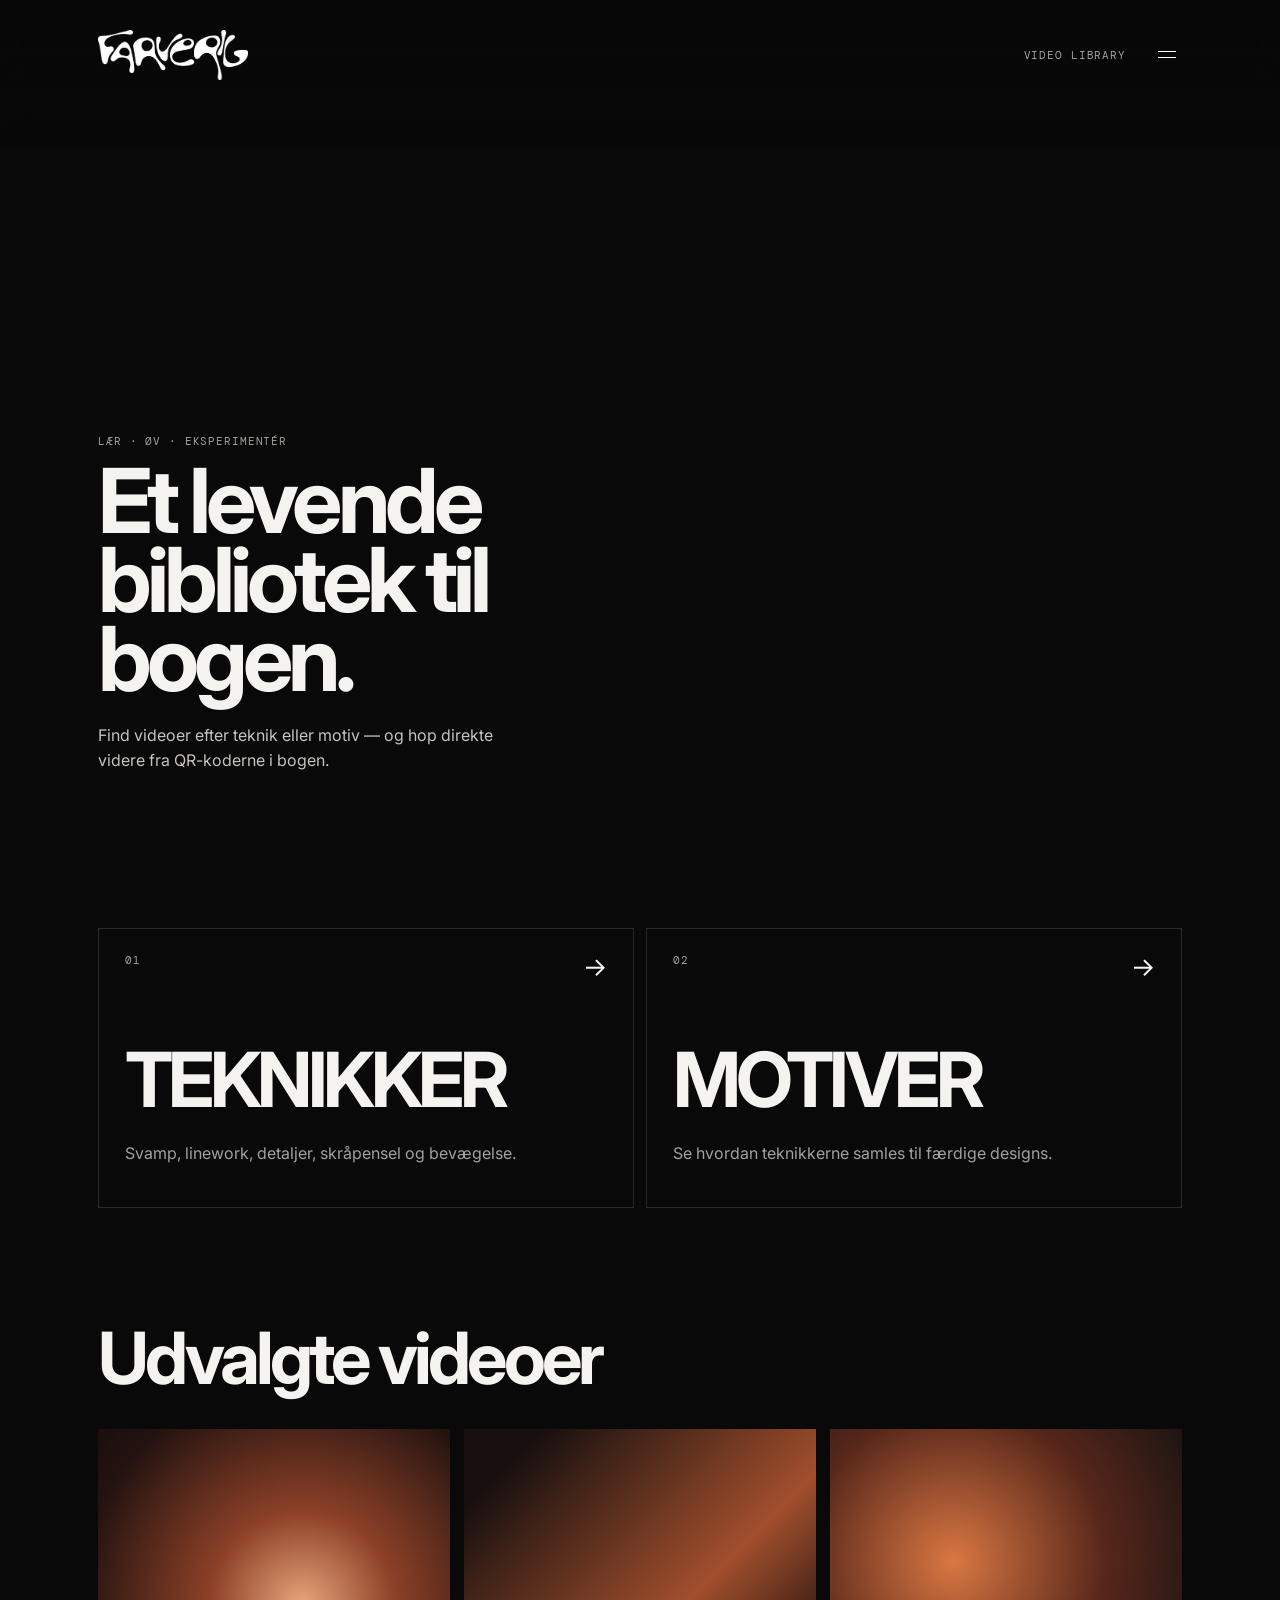
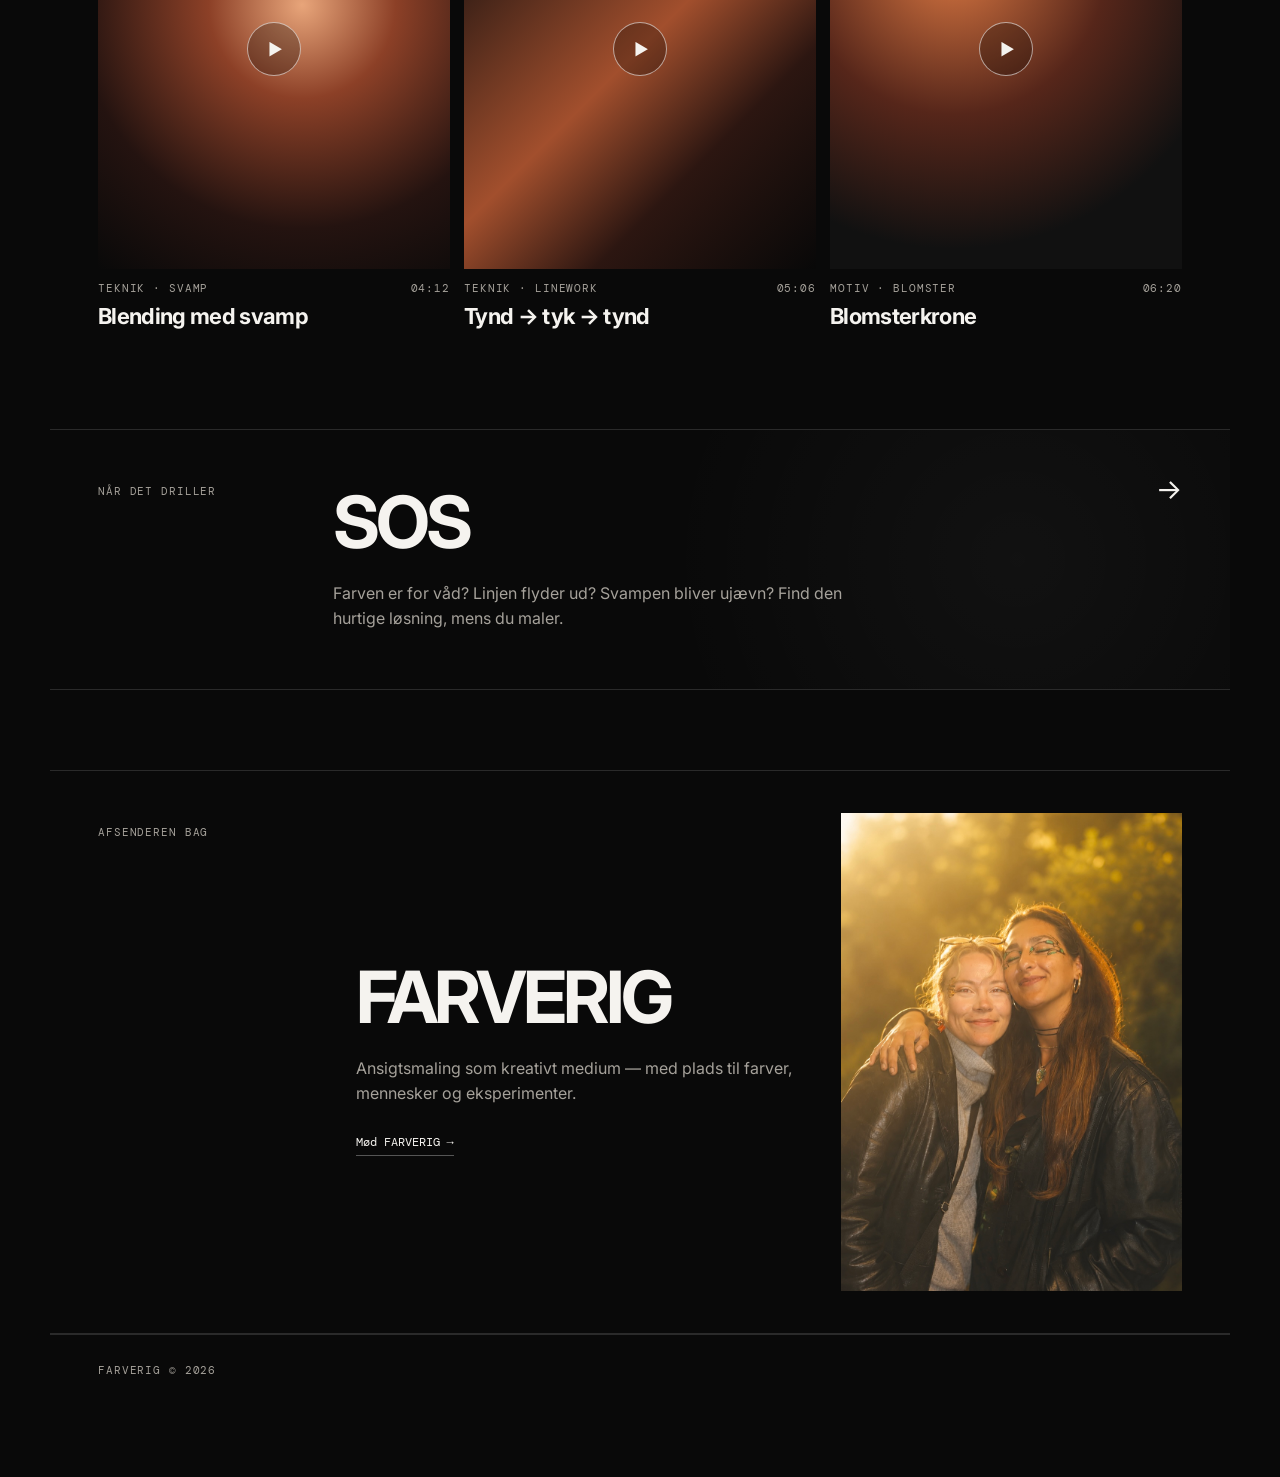
==== commit 4a8fa47c: "Polish homepage SOS and FARVERIG closing sections" ====
--- a/index.html
+++ b/index.html
@@ -1 +1 @@
-<!doctype html><html lang="da"><head><meta charset="utf-8"><meta name="viewport" content="width=device-width,initial-scale=1"><meta name="theme-color" content="#090909"><title>FARVERIG — Videobibliotek</title><meta name="description" content="FARVERIG videobibliotek — teknikker, motiver og hjælp til ansigtsmaling."><link rel="stylesheet" href="styles.css?v=13"><style>.hero-video{position:absolute;inset:0;width:100%;height:100%;object-fit:cover;object-position:center center;display:block}.hero-media.video-hero{background:#090909}.hero-media.video-hero:before{display:none}.hero-video-fade{position:absolute;inset:0;pointer-events:none}.home .topbar{position:absolute;top:0;left:0;right:0;z-index:10;width:100%;max-width:none}.home .hero{position:relative;width:100%;max-width:none;margin:0;padding:0;display:block;overflow:hidden}.home .hero-media{position:absolute;inset:0;width:100%;height:100%;min-height:0}.home .hero-copy{position:absolute;z-index:2;margin:0}.home .split-grid{position:relative}@media(min-width:721px){body.home .topbar{position:fixed!important;top:0;left:0;right:0;height:150px;padding-bottom:40px;padding-left:max(var(--pad),calc((100vw - 1180px)/2 + var(--pad)));padding-right:max(var(--pad),calc((100vw - 1180px)/2 + var(--pad)));background:linear-gradient(to bottom,rgba(9,9,9,.38) 0%,rgba(9,9,9,.14) 48%,rgba(9,9,9,0) 100%);backdrop-filter:none;z-index:40}body.home .topbar:before{content:"";position:absolute;inset:0;z-index:-1;pointer-events:none;backdrop-filter:blur(12px);-webkit-backdrop-filter:blur(12px);mask-image:linear-gradient(to bottom,#000 0%,rgba(0,0,0,.96) 25%,rgba(0,0,0,.72) 55%,rgba(0,0,0,.28) 78%,transparent 100%);-webkit-mask-image:linear-gradient(to bottom,#000 0%,rgba(0,0,0,.96) 25%,rgba(0,0,0,.72) 55%,rgba(0,0,0,.28) 78%,transparent 100%)}body.home .brand{width:150px;height:54px}body.home .brand img{width:100%!important;height:100%!important;max-width:none!important}body.home .menu-button,body.home .menu-close{display:block!important;cursor:pointer}body.home .menu-button{font-size:24px!important;line-height:1;padding:10px 6px!important;min-width:38px;min-height:38px;color:#fff}body.home .header-actions{gap:26px}.home .hero{height:100vh;min-height:720px}.home .hero-video{object-position:center center}.home .hero-video-fade{background:linear-gradient(to bottom,rgba(9,9,9,.12) 0%,rgba(9,9,9,0) 38%,rgba(9,9,9,.16) 62%,#090909 100%)}.home .hero-copy{left:max(var(--pad),calc((100vw - 1180px)/2 + var(--pad)));right:auto;bottom:8vh;width:min(650px,48vw);padding:100px 0 38px;background:none}.home .hero-copy h1{font-size:clamp(64px,7vw,112px);line-height:.88;max-width:7.5ch;margin:14px 0 24px}.home .hero-copy>p:last-child{font-size:16px;max-width:43ch}.home .split-grid{margin-top:28px}body.home .site-menu{z-index:100;background:rgba(9,9,9,.97)}body.home .site-menu .menu-inner{position:relative;width:100%;max-width:none;margin:0;padding:26px clamp(32px,6vw,110px) 32px}body.home .site-menu .menu-close{position:fixed;top:36px;right:max(var(--pad),calc((100vw - 1180px)/2 + var(--pad)));margin:0;font-size:15px!important;line-height:1;padding:10px 6px!important;min-height:38px;display:flex!important;align-items:center;justify-content:flex-end;z-index:110}body.home .site-menu nav{margin-top:94px;width:100%}body.home .site-menu nav a{font-size:clamp(42px,4.6vw,76px);line-height:.98;padding:18px 0;letter-spacing:-.05em}body.home .site-menu nav a span{font-size:.7em}body.home .site-menu nav a:first-child{border-top:1px solid #3a3a3a}body.home .site-menu nav a{border-color:#303030}}@media(max-width:720px){body.home .topbar{position:absolute!important;top:0!important;left:0!important;right:0!important;z-index:10!important;width:100%!important;max-width:none!important}body.home .hero{position:relative!important;width:100%!important;max-width:none!important;min-height:calc(100svh - 68px)!important;margin:0!important;padding:0!important;display:block!important;overflow:hidden!important}body.home .hero-media{position:absolute!important;inset:0!important;width:100%!important;height:100%!important;min-height:0!important}body.home .hero-copy{position:absolute!important;left:0!important;right:0!important;bottom:0!important;z-index:2!important;margin:0!important;padding:150px var(--pad) 32px!important;background:linear-gradient(to bottom,transparent 0%,rgba(9,9,9,.45) 35%,#090909 100%)!important}.hero-video{object-position:center center}.hero-video-fade{background:linear-gradient(to bottom,rgba(9,9,9,.08) 0%,rgba(9,9,9,0) 52%,rgba(9,9,9,.18) 72%,#090909 100%)}}</style><link rel="stylesheet" href="header.css?v=1"></head><body class="home"><header class="topbar shell"><a class="brand" href="index.html" aria-label="FARVERIG forside"><img src="assets/logo/FarverigLogo_Hvid.png" alt="FARVERIG" style="display:block;width:112px;height:40px;max-width:112px;object-fit:contain"></a><div class="header-actions"><span class="eyebrow">VIDEO LIBRARY</span><button class="menu-button" type="button" aria-label="Åbn menu" aria-expanded="false" aria-controls="site-menu">☰</button></div></header><div class="site-menu" id="site-menu" hidden><div class="shell menu-inner"><button class="menu-close" type="button">LUK ×</button><nav><a href="index.html">FORSIDE <span>→</span></a><a href="motiver.html">MOTIVER <span>→</span></a><a href="teknikker.html">TEKNIKKER <span>→</span></a><a href="sos.html">SOS DESIGN <span>→</span></a><a href="om.html">OM FARVERIG <span>→</span></a><a href="https://farverig.dk">KØB BOGEN <span>→</span></a></nav></div></div><main><section class="hero shell"><div class="hero-media video-hero"><video class="hero-video" autoplay muted loop playsinline preload="metadata" aria-hidden="true"><source src="assets/video/hero.mp4" type="video/mp4"></video><div class="hero-video-fade"></div></div><div class="hero-copy"><p class="kicker">LÆR · ØV · EKSPERIMENTÉR</p><h1>Et levende bibliotek til bogen.</h1><p>Find videoer efter teknik eller motiv — og hop direkte videre fra QR-koderne i bogen.</p></div></section><section class="shell split-grid" aria-label="Bibliotekets hovedkategorier"><a class="feature-card" href="teknikker.html"><span class="number">01</span><h2>TEKNIKKER</h2><p>Svamp, linework, detaljer, skråpensel og bevægelse.</p><span class="arrow">→</span></a><a class="feature-card" href="motiver.html"><span class="number">02</span><h2>MOTIVER</h2><p>Se hvordan teknikkerne samles til færdige designs.</p><span class="arrow">→</span></a></section><section class="shell section-space"><div class="section-head"><h2>Udvalgte videoer</h2></div><div class="video-grid"><a class="video-card" href="video.html"><div class="video-thumb warm-a"><span class="play">▶</span></div><div class="video-meta"><span>TEKNIK · SVAMP</span><span>04:12</span></div><h3>Blending med svamp</h3></a><a class="video-card" href="video.html"><div class="video-thumb warm-b"><span class="play">▶</span></div><div class="video-meta"><span>TEKNIK · LINEWORK</span><span>05:06</span></div><h3>Tynd → tyk → tynd</h3></a><a class="video-card" href="video.html"><div class="video-thumb warm-c"><span class="play">▶</span></div><div class="video-meta"><span>MOTIV · BLOMSTER</span><span>06:20</span></div><h3>Blomsterkrone</h3></a></div></section><a class="shell sos-block" href="sos.html"><p class="kicker">NÅR DET DRILLER</p><div><h2>SOS</h2><p>Farven er for våd? Linjen flyder ud? Svampen bliver ujævn? Find den hurtige løsning, mens du maler.</p></div><span class="arrow-inline">→</span></a><section class="shell about-teaser"><p class="kicker">AFSENDEREN BAG</p><div><h2>FARVERIG</h2><p>Ansigtsmaling som kreativt medium — med plads til farver, mennesker og eksperimenter.</p><a class="text-link" href="om.html">Mød FARVERIG →</a></div></section></main><nav class="bottom-nav" aria-label="Bibliotek navigation"><a href="teknikker.html">TEKNIKKER</a><a href="motiver.html">MOTIVER</a><a href="sos.html">SOS</a></nav><footer class="shell footer">FARVERIG © <span id="year"></span></footer><script src="script.js"></script></body></html>+<!doctype html><html lang="da"><head><meta charset="utf-8"><meta name="viewport" content="width=device-width,initial-scale=1"><meta name="theme-color" content="#090909"><title>FARVERIG — Videobibliotek</title><meta name="description" content="FARVERIG videobibliotek — teknikker, motiver og hjælp til ansigtsmaling."><link rel="stylesheet" href="styles.css?v=14"><style>.hero-video{position:absolute;inset:0;width:100%;height:100%;object-fit:cover;object-position:center center;display:block}.hero-media.video-hero{background:#090909}.hero-media.video-hero:before{display:none}.hero-video-fade{position:absolute;inset:0;pointer-events:none}.home .topbar{position:absolute;top:0;left:0;right:0;z-index:10;width:100%;max-width:none}.home .hero{position:relative;width:100%;max-width:none;margin:0;padding:0;display:block;overflow:hidden}.home .hero-media{position:absolute;inset:0;width:100%;height:100%;min-height:0}.home .hero-copy{position:absolute;z-index:2;margin:0}.home .split-grid{position:relative}.home .sos-block,.home .about-teaser{position:relative;overflow:hidden}.home .sos-block:before{content:"";position:absolute;inset:0;background:radial-gradient(circle at 82% 50%,rgba(255,255,255,.035),transparent 36%);pointer-events:none}.home .about-teaser{grid-template-columns:.5fr 1fr .75fr;align-items:stretch}.home .about-teaser .about-teaser-copy{align-self:center;padding:12px 0}.home .about-teaser-media{min-height:270px;overflow:hidden}.home .about-teaser-media img{display:block;width:100%;height:100%;object-fit:cover;object-position:center}.home .footer{border-top:1px solid var(--line);margin-top:0;padding-top:28px}@media(min-width:721px){body.home .topbar{position:fixed!important;top:0;left:0;right:0;height:150px;padding-bottom:40px;padding-left:max(var(--pad),calc((100vw - 1180px)/2 + var(--pad)));padding-right:max(var(--pad),calc((100vw - 1180px)/2 + var(--pad)));background:linear-gradient(to bottom,rgba(9,9,9,.38) 0%,rgba(9,9,9,.14) 48%,rgba(9,9,9,0) 100%);backdrop-filter:none;z-index:40}body.home .topbar:before{content:"";position:absolute;inset:0;z-index:-1;pointer-events:none;backdrop-filter:blur(12px);-webkit-backdrop-filter:blur(12px);mask-image:linear-gradient(to bottom,#000 0%,rgba(0,0,0,.96) 25%,rgba(0,0,0,.72) 55%,rgba(0,0,0,.28) 78%,transparent 100%);-webkit-mask-image:linear-gradient(to bottom,#000 0%,rgba(0,0,0,.96) 25%,rgba(0,0,0,.72) 55%,rgba(0,0,0,.28) 78%,transparent 100%)}body.home .brand{width:150px;height:54px}body.home .brand img{width:100%!important;height:100%!important;max-width:none!important}body.home .menu-button,body.home .menu-close{display:block!important;cursor:pointer}body.home .menu-button{font-size:24px!important;line-height:1;padding:10px 6px!important;min-width:38px;min-height:38px;color:#fff}body.home .header-actions{gap:26px}.home .hero{height:100vh;min-height:720px}.home .hero-video{object-position:center center}.home .hero-video-fade{background:linear-gradient(to bottom,rgba(9,9,9,.12) 0%,rgba(9,9,9,0) 38%,rgba(9,9,9,.16) 62%,#090909 100%)}.home .hero-copy{left:max(var(--pad),calc((100vw - 1180px)/2 + var(--pad)));right:auto;bottom:8vh;width:min(650px,48vw);padding:100px 0 38px;background:none}.home .hero-copy h1{font-size:clamp(64px,7vw,112px);line-height:.88;max-width:7.5ch;margin:14px 0 24px}.home .hero-copy>p:last-child{font-size:16px;max-width:43ch}.home .split-grid{margin-top:28px}body.home .site-menu{z-index:100;background:rgba(9,9,9,.97)}body.home .site-menu .menu-inner{position:relative;width:100%;max-width:none;margin:0;padding:26px clamp(32px,6vw,110px) 32px}body.home .site-menu .menu-close{position:fixed;top:36px;right:max(var(--pad),calc((100vw - 1180px)/2 + var(--pad)));margin:0;font-size:15px!important;line-height:1;padding:10px 6px!important;min-height:38px;display:flex!important;align-items:center;justify-content:flex-end;z-index:110}body.home .site-menu nav{margin-top:94px;width:100%}body.home .site-menu nav a{font-size:clamp(42px,4.6vw,76px);line-height:.98;padding:18px 0;letter-spacing:-.05em}body.home .site-menu nav a span{font-size:.7em}body.home .site-menu nav a:first-child{border-top:1px solid #3a3a3a}body.home .site-menu nav a{border-color:#303030}}@media(max-width:720px){body.home .topbar{position:absolute!important;top:0!important;left:0!important;right:0!important;z-index:10!important;width:100%!important;max-width:none!important}body.home .hero{position:relative!important;width:100%!important;max-width:none!important;min-height:calc(100svh - 68px)!important;margin:0!important;padding:0!important;display:block!important;overflow:hidden!important}body.home .hero-media{position:absolute!important;inset:0!important;width:100%!important;height:100%!important;min-height:0!important}body.home .hero-copy{position:absolute!important;left:0!important;right:0!important;bottom:0!important;z-index:2!important;margin:0!important;padding:150px var(--pad) 32px!important;background:linear-gradient(to bottom,transparent 0%,rgba(9,9,9,.45) 35%,#090909 100%)!important}.hero-video{object-position:center center}.hero-video-fade{background:linear-gradient(to bottom,rgba(9,9,9,.08) 0%,rgba(9,9,9,0) 52%,rgba(9,9,9,.18) 72%,#090909 100%)}.home .sos-block,.home .about-teaser{padding-top:54px;padding-bottom:54px;gap:18px}.home .about-teaser{grid-template-columns:1fr;margin-top:0}.home .about-teaser-media{min-height:42vh;order:2;margin-top:10px}.home .about-teaser-copy{order:1}.home .about-teaser>.kicker{order:0}.home .footer{padding-bottom:110px}}</style><link rel="stylesheet" href="header.css?v=1"></head><body class="home"><header class="topbar shell"><a class="brand" href="index.html" aria-label="FARVERIG forside"><img src="assets/logo/FarverigLogo_Hvid.png" alt="FARVERIG" style="display:block;width:112px;height:40px;max-width:112px;object-fit:contain"></a><div class="header-actions"><span class="eyebrow">VIDEO LIBRARY</span><button class="menu-button" type="button" aria-label="Åbn menu" aria-expanded="false" aria-controls="site-menu">☰</button></div></header><div class="site-menu" id="site-menu" hidden><div class="shell menu-inner"><button class="menu-close" type="button">LUK ×</button><nav><a href="index.html">FORSIDE <span>→</span></a><a href="motiver.html">MOTIVER <span>→</span></a><a href="teknikker.html">TEKNIKKER <span>→</span></a><a href="sos.html">SOS DESIGN <span>→</span></a><a href="om.html">OM FARVERIG <span>→</span></a><a href="https://farverig.dk">KØB BOGEN <span>→</span></a></nav></div></div><main><section class="hero shell"><div class="hero-media video-hero"><video class="hero-video" autoplay muted loop playsinline preload="metadata" aria-hidden="true"><source src="assets/video/hero.mp4" type="video/mp4"></video><div class="hero-video-fade"></div></div><div class="hero-copy"><p class="kicker">LÆR · ØV · EKSPERIMENTÉR</p><h1>Et levende bibliotek til bogen.</h1><p>Find videoer efter teknik eller motiv — og hop direkte videre fra QR-koderne i bogen.</p></div></section><section class="shell split-grid" aria-label="Bibliotekets hovedkategorier"><a class="feature-card" href="teknikker.html"><span class="number">01</span><h2>TEKNIKKER</h2><p>Svamp, linework, detaljer, skråpensel og bevægelse.</p><span class="arrow">→</span></a><a class="feature-card" href="motiver.html"><span class="number">02</span><h2>MOTIVER</h2><p>Se hvordan teknikkerne samles til færdige designs.</p><span class="arrow">→</span></a></section><section class="shell section-space"><div class="section-head"><h2>Udvalgte videoer</h2></div><div class="video-grid"><a class="video-card" href="video.html"><div class="video-thumb warm-a"><span class="play">▶</span></div><div class="video-meta"><span>TEKNIK · SVAMP</span><span>04:12</span></div><h3>Blending med svamp</h3></a><a class="video-card" href="video.html"><div class="video-thumb warm-b"><span class="play">▶</span></div><div class="video-meta"><span>TEKNIK · LINEWORK</span><span>05:06</span></div><h3>Tynd → tyk → tynd</h3></a><a class="video-card" href="video.html"><div class="video-thumb warm-c"><span class="play">▶</span></div><div class="video-meta"><span>MOTIV · BLOMSTER</span><span>06:20</span></div><h3>Blomsterkrone</h3></a></div></section><a class="shell sos-block" href="sos.html"><p class="kicker">NÅR DET DRILLER</p><div><h2>SOS</h2><p>Farven er for våd? Linjen flyder ud? Svampen bliver ujævn? Find den hurtige løsning, mens du maler.</p></div><span class="arrow-inline">→</span></a><section class="shell about-teaser"><p class="kicker">AFSENDEREN BAG</p><div class="about-teaser-copy"><h2>FARVERIG</h2><p>Ansigtsmaling som kreativt medium — med plads til farver, mennesker og eksperimenter.</p><a class="text-link" href="om.html">Mød FARVERIG →</a></div><a class="about-teaser-media" href="om.html" aria-label="Mød FARVERIG"><img src="assets/billeder/Om.jpg" alt="FARVERIG"></a></section></main><nav class="bottom-nav" aria-label="Bibliotek navigation"><a href="teknikker.html">TEKNIKKER</a><a href="motiver.html">MOTIVER</a><a href="sos.html">SOS</a></nav><footer class="shell footer">FARVERIG © <span id="year"></span></footer><script src="script.js"></script></body></html>
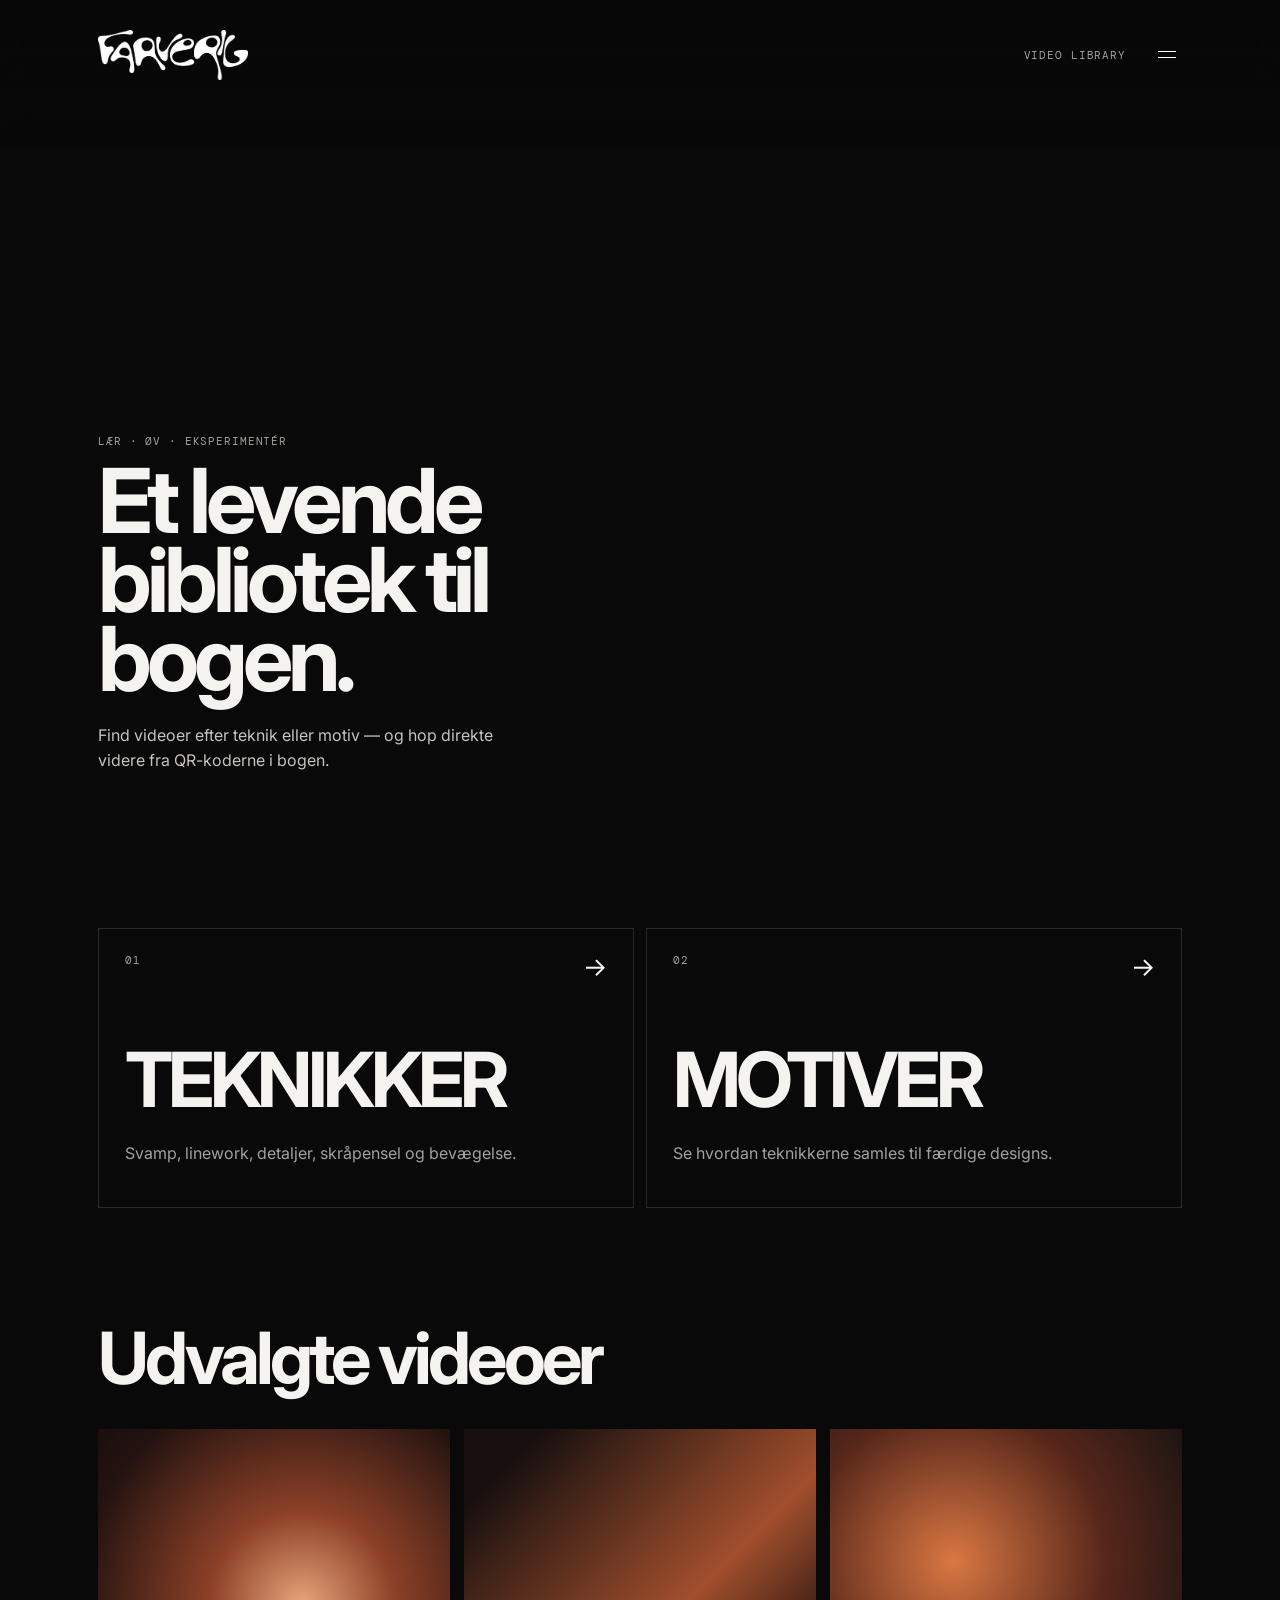
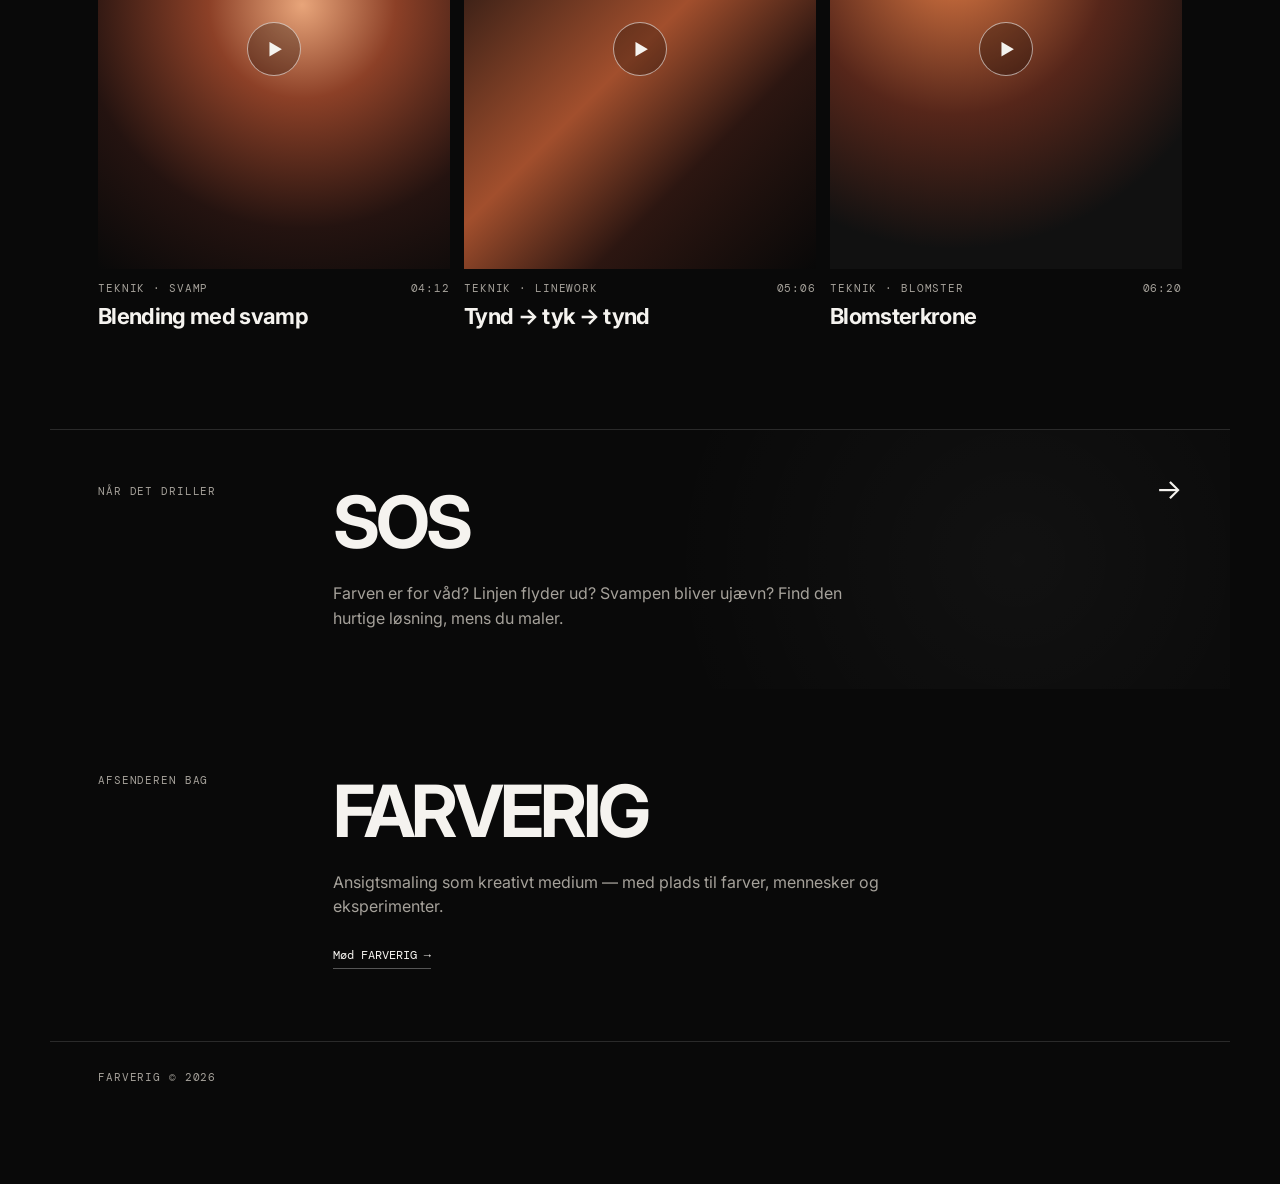
==== commit 80334951: "Simplify homepage closing sections" ====
--- a/index.html
+++ b/index.html
@@ -1 +1 @@
-<!doctype html><html lang="da"><head><meta charset="utf-8"><meta name="viewport" content="width=device-width,initial-scale=1"><meta name="theme-color" content="#090909"><title>FARVERIG — Videobibliotek</title><meta name="description" content="FARVERIG videobibliotek — teknikker, motiver og hjælp til ansigtsmaling."><link rel="stylesheet" href="styles.css?v=14"><style>.hero-video{position:absolute;inset:0;width:100%;height:100%;object-fit:cover;object-position:center center;display:block}.hero-media.video-hero{background:#090909}.hero-media.video-hero:before{display:none}.hero-video-fade{position:absolute;inset:0;pointer-events:none}.home .topbar{position:absolute;top:0;left:0;right:0;z-index:10;width:100%;max-width:none}.home .hero{position:relative;width:100%;max-width:none;margin:0;padding:0;display:block;overflow:hidden}.home .hero-media{position:absolute;inset:0;width:100%;height:100%;min-height:0}.home .hero-copy{position:absolute;z-index:2;margin:0}.home .split-grid{position:relative}.home .sos-block,.home .about-teaser{position:relative;overflow:hidden}.home .sos-block:before{content:"";position:absolute;inset:0;background:radial-gradient(circle at 82% 50%,rgba(255,255,255,.035),transparent 36%);pointer-events:none}.home .about-teaser{grid-template-columns:.5fr 1fr .75fr;align-items:stretch}.home .about-teaser .about-teaser-copy{align-self:center;padding:12px 0}.home .about-teaser-media{min-height:270px;overflow:hidden}.home .about-teaser-media img{display:block;width:100%;height:100%;object-fit:cover;object-position:center}.home .footer{border-top:1px solid var(--line);margin-top:0;padding-top:28px}@media(min-width:721px){body.home .topbar{position:fixed!important;top:0;left:0;right:0;height:150px;padding-bottom:40px;padding-left:max(var(--pad),calc((100vw - 1180px)/2 + var(--pad)));padding-right:max(var(--pad),calc((100vw - 1180px)/2 + var(--pad)));background:linear-gradient(to bottom,rgba(9,9,9,.38) 0%,rgba(9,9,9,.14) 48%,rgba(9,9,9,0) 100%);backdrop-filter:none;z-index:40}body.home .topbar:before{content:"";position:absolute;inset:0;z-index:-1;pointer-events:none;backdrop-filter:blur(12px);-webkit-backdrop-filter:blur(12px);mask-image:linear-gradient(to bottom,#000 0%,rgba(0,0,0,.96) 25%,rgba(0,0,0,.72) 55%,rgba(0,0,0,.28) 78%,transparent 100%);-webkit-mask-image:linear-gradient(to bottom,#000 0%,rgba(0,0,0,.96) 25%,rgba(0,0,0,.72) 55%,rgba(0,0,0,.28) 78%,transparent 100%)}body.home .brand{width:150px;height:54px}body.home .brand img{width:100%!important;height:100%!important;max-width:none!important}body.home .menu-button,body.home .menu-close{display:block!important;cursor:pointer}body.home .menu-button{font-size:24px!important;line-height:1;padding:10px 6px!important;min-width:38px;min-height:38px;color:#fff}body.home .header-actions{gap:26px}.home .hero{height:100vh;min-height:720px}.home .hero-video{object-position:center center}.home .hero-video-fade{background:linear-gradient(to bottom,rgba(9,9,9,.12) 0%,rgba(9,9,9,0) 38%,rgba(9,9,9,.16) 62%,#090909 100%)}.home .hero-copy{left:max(var(--pad),calc((100vw - 1180px)/2 + var(--pad)));right:auto;bottom:8vh;width:min(650px,48vw);padding:100px 0 38px;background:none}.home .hero-copy h1{font-size:clamp(64px,7vw,112px);line-height:.88;max-width:7.5ch;margin:14px 0 24px}.home .hero-copy>p:last-child{font-size:16px;max-width:43ch}.home .split-grid{margin-top:28px}body.home .site-menu{z-index:100;background:rgba(9,9,9,.97)}body.home .site-menu .menu-inner{position:relative;width:100%;max-width:none;margin:0;padding:26px clamp(32px,6vw,110px) 32px}body.home .site-menu .menu-close{position:fixed;top:36px;right:max(var(--pad),calc((100vw - 1180px)/2 + var(--pad)));margin:0;font-size:15px!important;line-height:1;padding:10px 6px!important;min-height:38px;display:flex!important;align-items:center;justify-content:flex-end;z-index:110}body.home .site-menu nav{margin-top:94px;width:100%}body.home .site-menu nav a{font-size:clamp(42px,4.6vw,76px);line-height:.98;padding:18px 0;letter-spacing:-.05em}body.home .site-menu nav a span{font-size:.7em}body.home .site-menu nav a:first-child{border-top:1px solid #3a3a3a}body.home .site-menu nav a{border-color:#303030}}@media(max-width:720px){body.home .topbar{position:absolute!important;top:0!important;left:0!important;right:0!important;z-index:10!important;width:100%!important;max-width:none!important}body.home .hero{position:relative!important;width:100%!important;max-width:none!important;min-height:calc(100svh - 68px)!important;margin:0!important;padding:0!important;display:block!important;overflow:hidden!important}body.home .hero-media{position:absolute!important;inset:0!important;width:100%!important;height:100%!important;min-height:0!important}body.home .hero-copy{position:absolute!important;left:0!important;right:0!important;bottom:0!important;z-index:2!important;margin:0!important;padding:150px var(--pad) 32px!important;background:linear-gradient(to bottom,transparent 0%,rgba(9,9,9,.45) 35%,#090909 100%)!important}.hero-video{object-position:center center}.hero-video-fade{background:linear-gradient(to bottom,rgba(9,9,9,.08) 0%,rgba(9,9,9,0) 52%,rgba(9,9,9,.18) 72%,#090909 100%)}.home .sos-block,.home .about-teaser{padding-top:54px;padding-bottom:54px;gap:18px}.home .about-teaser{grid-template-columns:1fr;margin-top:0}.home .about-teaser-media{min-height:42vh;order:2;margin-top:10px}.home .about-teaser-copy{order:1}.home .about-teaser>.kicker{order:0}.home .footer{padding-bottom:110px}}</style><link rel="stylesheet" href="header.css?v=1"></head><body class="home"><header class="topbar shell"><a class="brand" href="index.html" aria-label="FARVERIG forside"><img src="assets/logo/FarverigLogo_Hvid.png" alt="FARVERIG" style="display:block;width:112px;height:40px;max-width:112px;object-fit:contain"></a><div class="header-actions"><span class="eyebrow">VIDEO LIBRARY</span><button class="menu-button" type="button" aria-label="Åbn menu" aria-expanded="false" aria-controls="site-menu">☰</button></div></header><div class="site-menu" id="site-menu" hidden><div class="shell menu-inner"><button class="menu-close" type="button">LUK ×</button><nav><a href="index.html">FORSIDE <span>→</span></a><a href="motiver.html">MOTIVER <span>→</span></a><a href="teknikker.html">TEKNIKKER <span>→</span></a><a href="sos.html">SOS DESIGN <span>→</span></a><a href="om.html">OM FARVERIG <span>→</span></a><a href="https://farverig.dk">KØB BOGEN <span>→</span></a></nav></div></div><main><section class="hero shell"><div class="hero-media video-hero"><video class="hero-video" autoplay muted loop playsinline preload="metadata" aria-hidden="true"><source src="assets/video/hero.mp4" type="video/mp4"></video><div class="hero-video-fade"></div></div><div class="hero-copy"><p class="kicker">LÆR · ØV · EKSPERIMENTÉR</p><h1>Et levende bibliotek til bogen.</h1><p>Find videoer efter teknik eller motiv — og hop direkte videre fra QR-koderne i bogen.</p></div></section><section class="shell split-grid" aria-label="Bibliotekets hovedkategorier"><a class="feature-card" href="teknikker.html"><span class="number">01</span><h2>TEKNIKKER</h2><p>Svamp, linework, detaljer, skråpensel og bevægelse.</p><span class="arrow">→</span></a><a class="feature-card" href="motiver.html"><span class="number">02</span><h2>MOTIVER</h2><p>Se hvordan teknikkerne samles til færdige designs.</p><span class="arrow">→</span></a></section><section class="shell section-space"><div class="section-head"><h2>Udvalgte videoer</h2></div><div class="video-grid"><a class="video-card" href="video.html"><div class="video-thumb warm-a"><span class="play">▶</span></div><div class="video-meta"><span>TEKNIK · SVAMP</span><span>04:12</span></div><h3>Blending med svamp</h3></a><a class="video-card" href="video.html"><div class="video-thumb warm-b"><span class="play">▶</span></div><div class="video-meta"><span>TEKNIK · LINEWORK</span><span>05:06</span></div><h3>Tynd → tyk → tynd</h3></a><a class="video-card" href="video.html"><div class="video-thumb warm-c"><span class="play">▶</span></div><div class="video-meta"><span>MOTIV · BLOMSTER</span><span>06:20</span></div><h3>Blomsterkrone</h3></a></div></section><a class="shell sos-block" href="sos.html"><p class="kicker">NÅR DET DRILLER</p><div><h2>SOS</h2><p>Farven er for våd? Linjen flyder ud? Svampen bliver ujævn? Find den hurtige løsning, mens du maler.</p></div><span class="arrow-inline">→</span></a><section class="shell about-teaser"><p class="kicker">AFSENDEREN BAG</p><div class="about-teaser-copy"><h2>FARVERIG</h2><p>Ansigtsmaling som kreativt medium — med plads til farver, mennesker og eksperimenter.</p><a class="text-link" href="om.html">Mød FARVERIG →</a></div><a class="about-teaser-media" href="om.html" aria-label="Mød FARVERIG"><img src="assets/billeder/Om.jpg" alt="FARVERIG"></a></section></main><nav class="bottom-nav" aria-label="Bibliotek navigation"><a href="teknikker.html">TEKNIKKER</a><a href="motiver.html">MOTIVER</a><a href="sos.html">SOS</a></nav><footer class="shell footer">FARVERIG © <span id="year"></span></footer><script src="script.js"></script></body></html>+<!doctype html><html lang="da"><head><meta charset="utf-8"><meta name="viewport" content="width=device-width,initial-scale=1"><meta name="theme-color" content="#090909"><title>FARVERIG — Videobibliotek</title><meta name="description" content="FARVERIG videobibliotek — teknikker, motiver og hjælp til ansigtsmaling."><link rel="stylesheet" href="styles.css?v=14"><style>.hero-video{position:absolute;inset:0;width:100%;height:100%;object-fit:cover;object-position:center center;display:block}.hero-media.video-hero{background:#090909}.hero-media.video-hero:before{display:none}.hero-video-fade{position:absolute;inset:0;pointer-events:none}.home .topbar{position:absolute;top:0;left:0;right:0;z-index:10;width:100%;max-width:none}.home .hero{position:relative;width:100%;max-width:none;margin:0;padding:0;display:block;overflow:hidden}.home .hero-media{position:absolute;inset:0;width:100%;height:100%;min-height:0}.home .hero-copy{position:absolute;z-index:2;margin:0}.home .split-grid{position:relative}.home .sos-block{position:relative;overflow:hidden}.home .sos-block:before{content:"";position:absolute;inset:0;background:radial-gradient(circle at 82% 50%,rgba(255,255,255,.035),transparent 36%);pointer-events:none}.home .sos-block{border-bottom:0}.home .about-teaser{margin-top:0;border-top:0;border-bottom:1px solid var(--line);padding-top:72px;padding-bottom:72px}.home .footer{border-top:0;margin-top:0;padding-top:28px}@media(min-width:721px){body.home .topbar{position:fixed!important;top:0;left:0;right:0;height:150px;padding-bottom:40px;padding-left:max(var(--pad),calc((100vw - 1180px)/2 + var(--pad)));padding-right:max(var(--pad),calc((100vw - 1180px)/2 + var(--pad)));background:linear-gradient(to bottom,rgba(9,9,9,.38) 0%,rgba(9,9,9,.14) 48%,rgba(9,9,9,0) 100%);backdrop-filter:none;z-index:40}body.home .topbar:before{content:"";position:absolute;inset:0;z-index:-1;pointer-events:none;backdrop-filter:blur(12px);-webkit-backdrop-filter:blur(12px);mask-image:linear-gradient(to bottom,#000 0%,rgba(0,0,0,.96) 25%,rgba(0,0,0,.72) 55%,rgba(0,0,0,.28) 78%,transparent 100%);-webkit-mask-image:linear-gradient(to bottom,#000 0%,rgba(0,0,0,.96) 25%,rgba(0,0,0,.72) 55%,rgba(0,0,0,.28) 78%,transparent 100%)}body.home .brand{width:150px;height:54px}body.home .brand img{width:100%!important;height:100%!important;max-width:none!important}body.home .menu-button,body.home .menu-close{display:block!important;cursor:pointer}body.home .menu-button{font-size:24px!important;line-height:1;padding:10px 6px!important;min-width:38px;min-height:38px;color:#fff}body.home .header-actions{gap:26px}.home .hero{height:100vh;min-height:720px}.home .hero-video{object-position:center center}.home .hero-video-fade{background:linear-gradient(to bottom,rgba(9,9,9,.12) 0%,rgba(9,9,9,0) 38%,rgba(9,9,9,.16) 62%,#090909 100%)}.home .hero-copy{left:max(var(--pad),calc((100vw - 1180px)/2 + var(--pad)));right:auto;bottom:8vh;width:min(650px,48vw);padding:100px 0 38px;background:none}.home .hero-copy h1{font-size:clamp(64px,7vw,112px);line-height:.88;max-width:7.5ch;margin:14px 0 24px}.home .hero-copy>p:last-child{font-size:16px;max-width:43ch}.home .split-grid{margin-top:28px}body.home .site-menu{z-index:100;background:rgba(9,9,9,.97)}body.home .site-menu .menu-inner{position:relative;width:100%;max-width:none;margin:0;padding:26px clamp(32px,6vw,110px) 32px}body.home .site-menu .menu-close{position:fixed;top:36px;right:max(var(--pad),calc((100vw - 1180px)/2 + var(--pad)));margin:0;font-size:15px!important;line-height:1;padding:10px 6px!important;min-height:38px;display:flex!important;align-items:center;justify-content:flex-end;z-index:110}body.home .site-menu nav{margin-top:94px;width:100%}body.home .site-menu nav a{font-size:clamp(42px,4.6vw,76px);line-height:.98;padding:18px 0;letter-spacing:-.05em}body.home .site-menu nav a span{font-size:.7em}body.home .site-menu nav a:first-child{border-top:1px solid #3a3a3a}body.home .site-menu nav a{border-color:#303030}}@media(max-width:720px){body.home .topbar{position:absolute!important;top:0!important;left:0!important;right:0!important;z-index:10!important;width:100%!important;max-width:none!important}body.home .hero{position:relative!important;width:100%!important;max-width:none!important;min-height:calc(100svh - 68px)!important;margin:0!important;padding:0!important;display:block!important;overflow:hidden!important}body.home .hero-media{position:absolute!important;inset:0!important;width:100%!important;height:100%!important;min-height:0!important}body.home .hero-copy{position:absolute!important;left:0!important;right:0!important;bottom:0!important;z-index:2!important;margin:0!important;padding:150px var(--pad) 32px!important;background:linear-gradient(to bottom,transparent 0%,rgba(9,9,9,.45) 35%,#090909 100%)!important}.hero-video{object-position:center center}.hero-video-fade{background:linear-gradient(to bottom,rgba(9,9,9,.08) 0%,rgba(9,9,9,0) 52%,rgba(9,9,9,.18) 72%,#090909 100%)}.home .sos-block{padding-top:54px;padding-bottom:54px;gap:18px}.home .about-teaser{grid-template-columns:1fr;margin-top:0;padding-top:62px;padding-bottom:72px;gap:18px}.home .footer{padding-bottom:110px}}</style><link rel="stylesheet" href="header.css?v=1"></head><body class="home"><header class="topbar shell"><a class="brand" href="index.html" aria-label="FARVERIG forside"><img src="assets/logo/FarverigLogo_Hvid.png" alt="FARVERIG" style="display:block;width:112px;height:40px;max-width:112px;object-fit:contain"></a><div class="header-actions"><span class="eyebrow">VIDEO LIBRARY</span><button class="menu-button" type="button" aria-label="Åbn menu" aria-expanded="false" aria-controls="site-menu">☰</button></div></header><div class="site-menu" id="site-menu" hidden><div class="shell menu-inner"><button class="menu-close" type="button">LUK ×</button><nav><a href="index.html">FORSIDE <span>→</span></a><a href="motiver.html">MOTIVER <span>→</span></a><a href="teknikker.html">TEKNIKKER <span>→</span></a><a href="sos.html">SOS DESIGN <span>→</span></a><a href="om.html">OM FARVERIG <span>→</span></a><a href="https://farverig.dk">KØB BOGEN <span>→</span></a></nav></div></div><main><section class="hero shell"><div class="hero-media video-hero"><video class="hero-video" autoplay muted loop playsinline preload="metadata" aria-hidden="true"><source src="assets/video/hero.mp4" type="video/mp4"></video><div class="hero-video-fade"></div></div><div class="hero-copy"><p class="kicker">LÆR · ØV · EKSPERIMENTÉR</p><h1>Et levende bibliotek til bogen.</h1><p>Find videoer efter teknik eller motiv — og hop direkte videre fra QR-koderne i bogen.</p></div></section><section class="shell split-grid" aria-label="Bibliotekets hovedkategorier"><a class="feature-card" href="teknikker.html"><span class="number">01</span><h2>TEKNIKKER</h2><p>Svamp, linework, detaljer, skråpensel og bevægelse.</p><span class="arrow">→</span></a><a class="feature-card" href="motiver.html"><span class="number">02</span><h2>MOTIVER</h2><p>Se hvordan teknikkerne samles til færdige designs.</p><span class="arrow">→</span></a></section><section class="shell section-space"><div class="section-head"><h2>Udvalgte videoer</h2></div><div class="video-grid"><a class="video-card" href="video.html"><div class="video-thumb warm-a"><span class="play">▶</span></div><div class="video-meta"><span>TEKNIK · SVAMP</span><span>04:12</span></div><h3>Blending med svamp</h3></a><a class="video-card" href="video.html"><div class="video-thumb warm-b"><span class="play">▶</span></div><div class="video-meta"><span>TEKNIK · LINEWORK</span><span>05:06</span></div><h3>Tynd → tyk → tynd</h3></a><a class="video-card" href="video.html"><div class="video-thumb warm-c"><span class="play">▶</span></div><div class="video-meta"><span>TEKNIK · BLOMSTER</span><span>06:20</span></div><h3>Blomsterkrone</h3></a></div></section><a class="shell sos-block" href="sos.html"><p class="kicker">NÅR DET DRILLER</p><div><h2>SOS</h2><p>Farven er for våd? Linjen flyder ud? Svampen bliver ujævn? Find den hurtige løsning, mens du maler.</p></div><span class="arrow-inline">→</span></a><section class="shell about-teaser"><p class="kicker">AFSENDEREN BAG</p><div><h2>FARVERIG</h2><p>Ansigtsmaling som kreativt medium — med plads til farver, mennesker og eksperimenter.</p><a class="text-link" href="om.html">Mød FARVERIG →</a></div></section></main><nav class="bottom-nav" aria-label="Bibliotek navigation"><a href="teknikker.html">TEKNIKKER</a><a href="motiver.html">MOTIVER</a><a href="sos.html">SOS</a></nav><footer class="shell footer">FARVERIG © <span id="year"></span></footer><script src="script.js"></script></body></html>
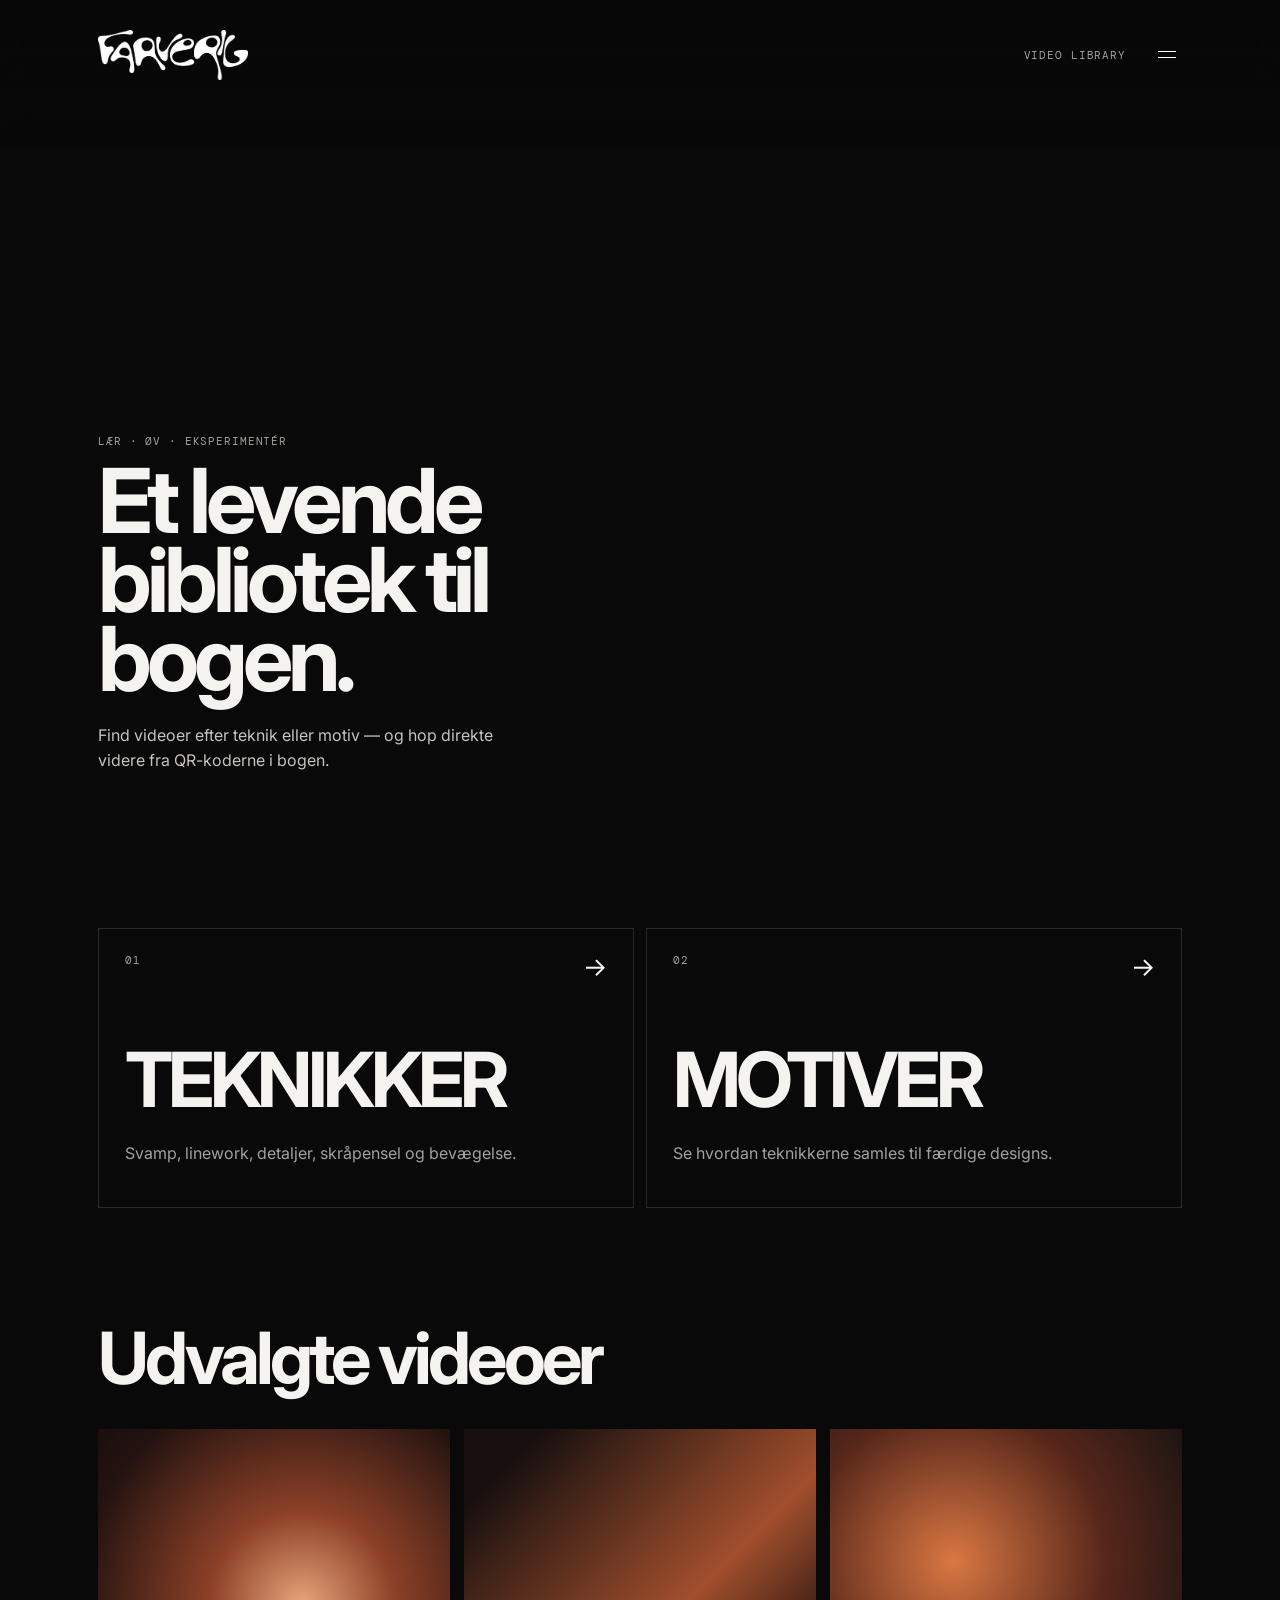
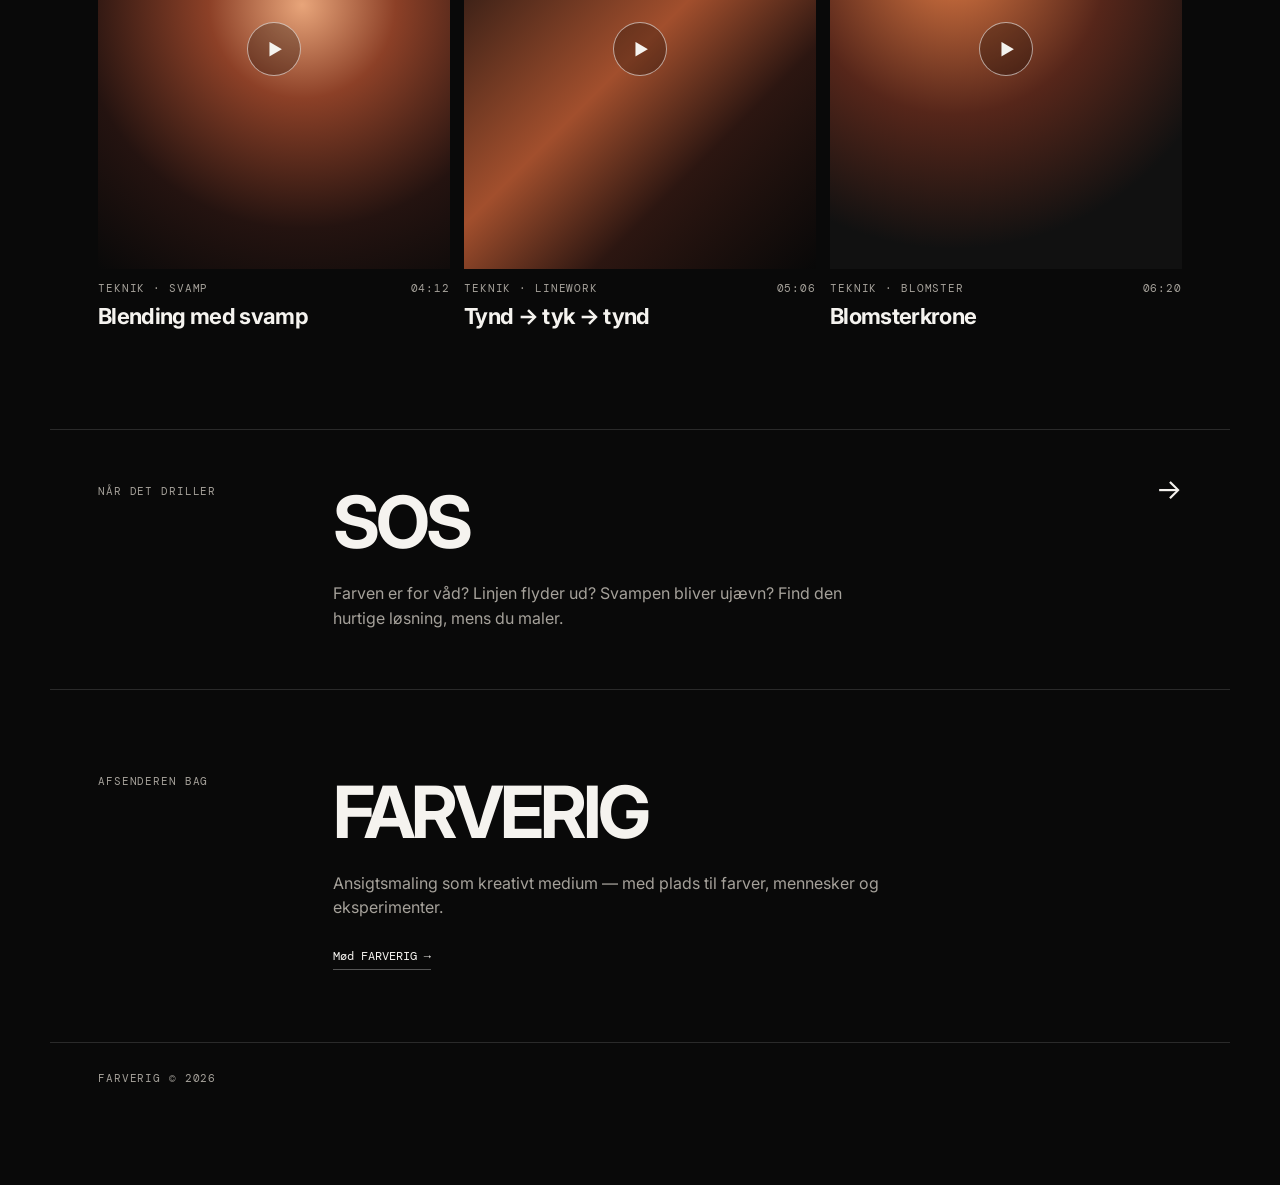
==== commit 494df31d: "Restore single divider and remove SOS gradient" ====
--- a/index.html
+++ b/index.html
@@ -1 +1 @@
-<!doctype html><html lang="da"><head><meta charset="utf-8"><meta name="viewport" content="width=device-width,initial-scale=1"><meta name="theme-color" content="#090909"><title>FARVERIG — Videobibliotek</title><meta name="description" content="FARVERIG videobibliotek — teknikker, motiver og hjælp til ansigtsmaling."><link rel="stylesheet" href="styles.css?v=14"><style>.hero-video{position:absolute;inset:0;width:100%;height:100%;object-fit:cover;object-position:center center;display:block}.hero-media.video-hero{background:#090909}.hero-media.video-hero:before{display:none}.hero-video-fade{position:absolute;inset:0;pointer-events:none}.home .topbar{position:absolute;top:0;left:0;right:0;z-index:10;width:100%;max-width:none}.home .hero{position:relative;width:100%;max-width:none;margin:0;padding:0;display:block;overflow:hidden}.home .hero-media{position:absolute;inset:0;width:100%;height:100%;min-height:0}.home .hero-copy{position:absolute;z-index:2;margin:0}.home .split-grid{position:relative}.home .sos-block{position:relative;overflow:hidden}.home .sos-block:before{content:"";position:absolute;inset:0;background:radial-gradient(circle at 82% 50%,rgba(255,255,255,.035),transparent 36%);pointer-events:none}.home .sos-block{border-bottom:0}.home .about-teaser{margin-top:0;border-top:0;border-bottom:1px solid var(--line);padding-top:72px;padding-bottom:72px}.home .footer{border-top:0;margin-top:0;padding-top:28px}@media(min-width:721px){body.home .topbar{position:fixed!important;top:0;left:0;right:0;height:150px;padding-bottom:40px;padding-left:max(var(--pad),calc((100vw - 1180px)/2 + var(--pad)));padding-right:max(var(--pad),calc((100vw - 1180px)/2 + var(--pad)));background:linear-gradient(to bottom,rgba(9,9,9,.38) 0%,rgba(9,9,9,.14) 48%,rgba(9,9,9,0) 100%);backdrop-filter:none;z-index:40}body.home .topbar:before{content:"";position:absolute;inset:0;z-index:-1;pointer-events:none;backdrop-filter:blur(12px);-webkit-backdrop-filter:blur(12px);mask-image:linear-gradient(to bottom,#000 0%,rgba(0,0,0,.96) 25%,rgba(0,0,0,.72) 55%,rgba(0,0,0,.28) 78%,transparent 100%);-webkit-mask-image:linear-gradient(to bottom,#000 0%,rgba(0,0,0,.96) 25%,rgba(0,0,0,.72) 55%,rgba(0,0,0,.28) 78%,transparent 100%)}body.home .brand{width:150px;height:54px}body.home .brand img{width:100%!important;height:100%!important;max-width:none!important}body.home .menu-button,body.home .menu-close{display:block!important;cursor:pointer}body.home .menu-button{font-size:24px!important;line-height:1;padding:10px 6px!important;min-width:38px;min-height:38px;color:#fff}body.home .header-actions{gap:26px}.home .hero{height:100vh;min-height:720px}.home .hero-video{object-position:center center}.home .hero-video-fade{background:linear-gradient(to bottom,rgba(9,9,9,.12) 0%,rgba(9,9,9,0) 38%,rgba(9,9,9,.16) 62%,#090909 100%)}.home .hero-copy{left:max(var(--pad),calc((100vw - 1180px)/2 + var(--pad)));right:auto;bottom:8vh;width:min(650px,48vw);padding:100px 0 38px;background:none}.home .hero-copy h1{font-size:clamp(64px,7vw,112px);line-height:.88;max-width:7.5ch;margin:14px 0 24px}.home .hero-copy>p:last-child{font-size:16px;max-width:43ch}.home .split-grid{margin-top:28px}body.home .site-menu{z-index:100;background:rgba(9,9,9,.97)}body.home .site-menu .menu-inner{position:relative;width:100%;max-width:none;margin:0;padding:26px clamp(32px,6vw,110px) 32px}body.home .site-menu .menu-close{position:fixed;top:36px;right:max(var(--pad),calc((100vw - 1180px)/2 + var(--pad)));margin:0;font-size:15px!important;line-height:1;padding:10px 6px!important;min-height:38px;display:flex!important;align-items:center;justify-content:flex-end;z-index:110}body.home .site-menu nav{margin-top:94px;width:100%}body.home .site-menu nav a{font-size:clamp(42px,4.6vw,76px);line-height:.98;padding:18px 0;letter-spacing:-.05em}body.home .site-menu nav a span{font-size:.7em}body.home .site-menu nav a:first-child{border-top:1px solid #3a3a3a}body.home .site-menu nav a{border-color:#303030}}@media(max-width:720px){body.home .topbar{position:absolute!important;top:0!important;left:0!important;right:0!important;z-index:10!important;width:100%!important;max-width:none!important}body.home .hero{position:relative!important;width:100%!important;max-width:none!important;min-height:calc(100svh - 68px)!important;margin:0!important;padding:0!important;display:block!important;overflow:hidden!important}body.home .hero-media{position:absolute!important;inset:0!important;width:100%!important;height:100%!important;min-height:0!important}body.home .hero-copy{position:absolute!important;left:0!important;right:0!important;bottom:0!important;z-index:2!important;margin:0!important;padding:150px var(--pad) 32px!important;background:linear-gradient(to bottom,transparent 0%,rgba(9,9,9,.45) 35%,#090909 100%)!important}.hero-video{object-position:center center}.hero-video-fade{background:linear-gradient(to bottom,rgba(9,9,9,.08) 0%,rgba(9,9,9,0) 52%,rgba(9,9,9,.18) 72%,#090909 100%)}.home .sos-block{padding-top:54px;padding-bottom:54px;gap:18px}.home .about-teaser{grid-template-columns:1fr;margin-top:0;padding-top:62px;padding-bottom:72px;gap:18px}.home .footer{padding-bottom:110px}}</style><link rel="stylesheet" href="header.css?v=1"></head><body class="home"><header class="topbar shell"><a class="brand" href="index.html" aria-label="FARVERIG forside"><img src="assets/logo/FarverigLogo_Hvid.png" alt="FARVERIG" style="display:block;width:112px;height:40px;max-width:112px;object-fit:contain"></a><div class="header-actions"><span class="eyebrow">VIDEO LIBRARY</span><button class="menu-button" type="button" aria-label="Åbn menu" aria-expanded="false" aria-controls="site-menu">☰</button></div></header><div class="site-menu" id="site-menu" hidden><div class="shell menu-inner"><button class="menu-close" type="button">LUK ×</button><nav><a href="index.html">FORSIDE <span>→</span></a><a href="motiver.html">MOTIVER <span>→</span></a><a href="teknikker.html">TEKNIKKER <span>→</span></a><a href="sos.html">SOS DESIGN <span>→</span></a><a href="om.html">OM FARVERIG <span>→</span></a><a href="https://farverig.dk">KØB BOGEN <span>→</span></a></nav></div></div><main><section class="hero shell"><div class="hero-media video-hero"><video class="hero-video" autoplay muted loop playsinline preload="metadata" aria-hidden="true"><source src="assets/video/hero.mp4" type="video/mp4"></video><div class="hero-video-fade"></div></div><div class="hero-copy"><p class="kicker">LÆR · ØV · EKSPERIMENTÉR</p><h1>Et levende bibliotek til bogen.</h1><p>Find videoer efter teknik eller motiv — og hop direkte videre fra QR-koderne i bogen.</p></div></section><section class="shell split-grid" aria-label="Bibliotekets hovedkategorier"><a class="feature-card" href="teknikker.html"><span class="number">01</span><h2>TEKNIKKER</h2><p>Svamp, linework, detaljer, skråpensel og bevægelse.</p><span class="arrow">→</span></a><a class="feature-card" href="motiver.html"><span class="number">02</span><h2>MOTIVER</h2><p>Se hvordan teknikkerne samles til færdige designs.</p><span class="arrow">→</span></a></section><section class="shell section-space"><div class="section-head"><h2>Udvalgte videoer</h2></div><div class="video-grid"><a class="video-card" href="video.html"><div class="video-thumb warm-a"><span class="play">▶</span></div><div class="video-meta"><span>TEKNIK · SVAMP</span><span>04:12</span></div><h3>Blending med svamp</h3></a><a class="video-card" href="video.html"><div class="video-thumb warm-b"><span class="play">▶</span></div><div class="video-meta"><span>TEKNIK · LINEWORK</span><span>05:06</span></div><h3>Tynd → tyk → tynd</h3></a><a class="video-card" href="video.html"><div class="video-thumb warm-c"><span class="play">▶</span></div><div class="video-meta"><span>TEKNIK · BLOMSTER</span><span>06:20</span></div><h3>Blomsterkrone</h3></a></div></section><a class="shell sos-block" href="sos.html"><p class="kicker">NÅR DET DRILLER</p><div><h2>SOS</h2><p>Farven er for våd? Linjen flyder ud? Svampen bliver ujævn? Find den hurtige løsning, mens du maler.</p></div><span class="arrow-inline">→</span></a><section class="shell about-teaser"><p class="kicker">AFSENDEREN BAG</p><div><h2>FARVERIG</h2><p>Ansigtsmaling som kreativt medium — med plads til farver, mennesker og eksperimenter.</p><a class="text-link" href="om.html">Mød FARVERIG →</a></div></section></main><nav class="bottom-nav" aria-label="Bibliotek navigation"><a href="teknikker.html">TEKNIKKER</a><a href="motiver.html">MOTIVER</a><a href="sos.html">SOS</a></nav><footer class="shell footer">FARVERIG © <span id="year"></span></footer><script src="script.js"></script></body></html>+<!doctype html><html lang="da"><head><meta charset="utf-8"><meta name="viewport" content="width=device-width,initial-scale=1"><meta name="theme-color" content="#090909"><title>FARVERIG — Videobibliotek</title><meta name="description" content="FARVERIG videobibliotek — teknikker, motiver og hjælp til ansigtsmaling."><link rel="stylesheet" href="styles.css?v=14"><style>.hero-video{position:absolute;inset:0;width:100%;height:100%;object-fit:cover;object-position:center center;display:block}.hero-media.video-hero{background:#090909}.hero-media.video-hero:before{display:none}.hero-video-fade{position:absolute;inset:0;pointer-events:none}.home .topbar{position:absolute;top:0;left:0;right:0;z-index:10;width:100%;max-width:none}.home .hero{position:relative;width:100%;max-width:none;margin:0;padding:0;display:block;overflow:hidden}.home .hero-media{position:absolute;inset:0;width:100%;height:100%;min-height:0}.home .hero-copy{position:absolute;z-index:2;margin:0}.home .split-grid{position:relative}.home .sos-block{position:relative;overflow:hidden;background:none!important;border-bottom:1px solid var(--line)}.home .sos-block:before{display:none!important;content:none!important}.home .about-teaser{margin-top:0;border-top:0;border-bottom:1px solid var(--line);padding-top:72px;padding-bottom:72px}.home .footer{border-top:0;margin-top:0;padding-top:28px}@media(min-width:721px){body.home .topbar{position:fixed!important;top:0;left:0;right:0;height:150px;padding-bottom:40px;padding-left:max(var(--pad),calc((100vw - 1180px)/2 + var(--pad)));padding-right:max(var(--pad),calc((100vw - 1180px)/2 + var(--pad)));background:linear-gradient(to bottom,rgba(9,9,9,.38) 0%,rgba(9,9,9,.14) 48%,rgba(9,9,9,0) 100%);backdrop-filter:none;z-index:40}body.home .topbar:before{content:"";position:absolute;inset:0;z-index:-1;pointer-events:none;backdrop-filter:blur(12px);-webkit-backdrop-filter:blur(12px);mask-image:linear-gradient(to bottom,#000 0%,rgba(0,0,0,.96) 25%,rgba(0,0,0,.72) 55%,rgba(0,0,0,.28) 78%,transparent 100%);-webkit-mask-image:linear-gradient(to bottom,#000 0%,rgba(0,0,0,.96) 25%,rgba(0,0,0,.72) 55%,rgba(0,0,0,.28) 78%,transparent 100%)}body.home .brand{width:150px;height:54px}body.home .brand img{width:100%!important;height:100%!important;max-width:none!important}body.home .menu-button,body.home .menu-close{display:block!important;cursor:pointer}body.home .menu-button{font-size:24px!important;line-height:1;padding:10px 6px!important;min-width:38px;min-height:38px;color:#fff}body.home .header-actions{gap:26px}.home .hero{height:100vh;min-height:720px}.home .hero-video{object-position:center center}.home .hero-video-fade{background:linear-gradient(to bottom,rgba(9,9,9,.12) 0%,rgba(9,9,9,0) 38%,rgba(9,9,9,.16) 62%,#090909 100%)}.home .hero-copy{left:max(var(--pad),calc((100vw - 1180px)/2 + var(--pad)));right:auto;bottom:8vh;width:min(650px,48vw);padding:100px 0 38px;background:none}.home .hero-copy h1{font-size:clamp(64px,7vw,112px);line-height:.88;max-width:7.5ch;margin:14px 0 24px}.home .hero-copy>p:last-child{font-size:16px;max-width:43ch}.home .split-grid{margin-top:28px}body.home .site-menu{z-index:100;background:rgba(9,9,9,.97)}body.home .site-menu .menu-inner{position:relative;width:100%;max-width:none;margin:0;padding:26px clamp(32px,6vw,110px) 32px}body.home .site-menu .menu-close{position:fixed;top:36px;right:max(var(--pad),calc((100vw - 1180px)/2 + var(--pad)));margin:0;font-size:15px!important;line-height:1;padding:10px 6px!important;min-height:38px;display:flex!important;align-items:center;justify-content:flex-end;z-index:110}body.home .site-menu nav{margin-top:94px;width:100%}body.home .site-menu nav a{font-size:clamp(42px,4.6vw,76px);line-height:.98;padding:18px 0;letter-spacing:-.05em}body.home .site-menu nav a span{font-size:.7em}body.home .site-menu nav a:first-child{border-top:1px solid #3a3a3a}body.home .site-menu nav a{border-color:#303030}}@media(max-width:720px){body.home .topbar{position:absolute!important;top:0!important;left:0!important;right:0!important;z-index:10!important;width:100%!important;max-width:none!important}body.home .hero{position:relative!important;width:100%!important;max-width:none!important;min-height:calc(100svh - 68px)!important;margin:0!important;padding:0!important;display:block!important;overflow:hidden!important}body.home .hero-media{position:absolute!important;inset:0!important;width:100%!important;height:100%!important;min-height:0!important}body.home .hero-copy{position:absolute!important;left:0!important;right:0!important;bottom:0!important;z-index:2!important;margin:0!important;padding:150px var(--pad) 32px!important;background:linear-gradient(to bottom,transparent 0%,rgba(9,9,9,.45) 35%,#090909 100%)!important}.hero-video{object-position:center center}.hero-video-fade{background:linear-gradient(to bottom,rgba(9,9,9,.08) 0%,rgba(9,9,9,0) 52%,rgba(9,9,9,.18) 72%,#090909 100%)}.home .sos-block{padding-top:54px;padding-bottom:54px;gap:18px}.home .about-teaser{grid-template-columns:1fr;margin-top:0;padding-top:62px;padding-bottom:72px;gap:18px}.home .footer{padding-bottom:110px}}</style><link rel="stylesheet" href="header.css?v=1"></head><body class="home"><header class="topbar shell"><a class="brand" href="index.html" aria-label="FARVERIG forside"><img src="assets/logo/FarverigLogo_Hvid.png" alt="FARVERIG" style="display:block;width:112px;height:40px;max-width:112px;object-fit:contain"></a><div class="header-actions"><span class="eyebrow">VIDEO LIBRARY</span><button class="menu-button" type="button" aria-label="Åbn menu" aria-expanded="false" aria-controls="site-menu">☰</button></div></header><div class="site-menu" id="site-menu" hidden><div class="shell menu-inner"><button class="menu-close" type="button">LUK ×</button><nav><a href="index.html">FORSIDE <span>→</span></a><a href="motiver.html">MOTIVER <span>→</span></a><a href="teknikker.html">TEKNIKKER <span>→</span></a><a href="sos.html">SOS DESIGN <span>→</span></a><a href="om.html">OM FARVERIG <span>→</span></a><a href="https://farverig.dk">KØB BOGEN <span>→</span></a></nav></div></div><main><section class="hero shell"><div class="hero-media video-hero"><video class="hero-video" autoplay muted loop playsinline preload="metadata" aria-hidden="true"><source src="assets/video/hero.mp4" type="video/mp4"></video><div class="hero-video-fade"></div></div><div class="hero-copy"><p class="kicker">LÆR · ØV · EKSPERIMENTÉR</p><h1>Et levende bibliotek til bogen.</h1><p>Find videoer efter teknik eller motiv — og hop direkte videre fra QR-koderne i bogen.</p></div></section><section class="shell split-grid" aria-label="Bibliotekets hovedkategorier"><a class="feature-card" href="teknikker.html"><span class="number">01</span><h2>TEKNIKKER</h2><p>Svamp, linework, detaljer, skråpensel og bevægelse.</p><span class="arrow">→</span></a><a class="feature-card" href="motiver.html"><span class="number">02</span><h2>MOTIVER</h2><p>Se hvordan teknikkerne samles til færdige designs.</p><span class="arrow">→</span></a></section><section class="shell section-space"><div class="section-head"><h2>Udvalgte videoer</h2></div><div class="video-grid"><a class="video-card" href="video.html"><div class="video-thumb warm-a"><span class="play">▶</span></div><div class="video-meta"><span>TEKNIK · SVAMP</span><span>04:12</span></div><h3>Blending med svamp</h3></a><a class="video-card" href="video.html"><div class="video-thumb warm-b"><span class="play">▶</span></div><div class="video-meta"><span>TEKNIK · LINEWORK</span><span>05:06</span></div><h3>Tynd → tyk → tynd</h3></a><a class="video-card" href="video.html"><div class="video-thumb warm-c"><span class="play">▶</span></div><div class="video-meta"><span>TEKNIK · BLOMSTER</span><span>06:20</span></div><h3>Blomsterkrone</h3></a></div></section><a class="shell sos-block" href="sos.html"><p class="kicker">NÅR DET DRILLER</p><div><h2>SOS</h2><p>Farven er for våd? Linjen flyder ud? Svampen bliver ujævn? Find den hurtige løsning, mens du maler.</p></div><span class="arrow-inline">→</span></a><section class="shell about-teaser"><p class="kicker">AFSENDEREN BAG</p><div><h2>FARVERIG</h2><p>Ansigtsmaling som kreativt medium — med plads til farver, mennesker og eksperimenter.</p><a class="text-link" href="om.html">Mød FARVERIG →</a></div></section></main><nav class="bottom-nav" aria-label="Bibliotek navigation"><a href="teknikker.html">TEKNIKKER</a><a href="motiver.html">MOTIVER</a><a href="sos.html">SOS</a></nav><footer class="shell footer">FARVERIG © <span id="year"></span></footer><script src="script.js"></script></body></html>
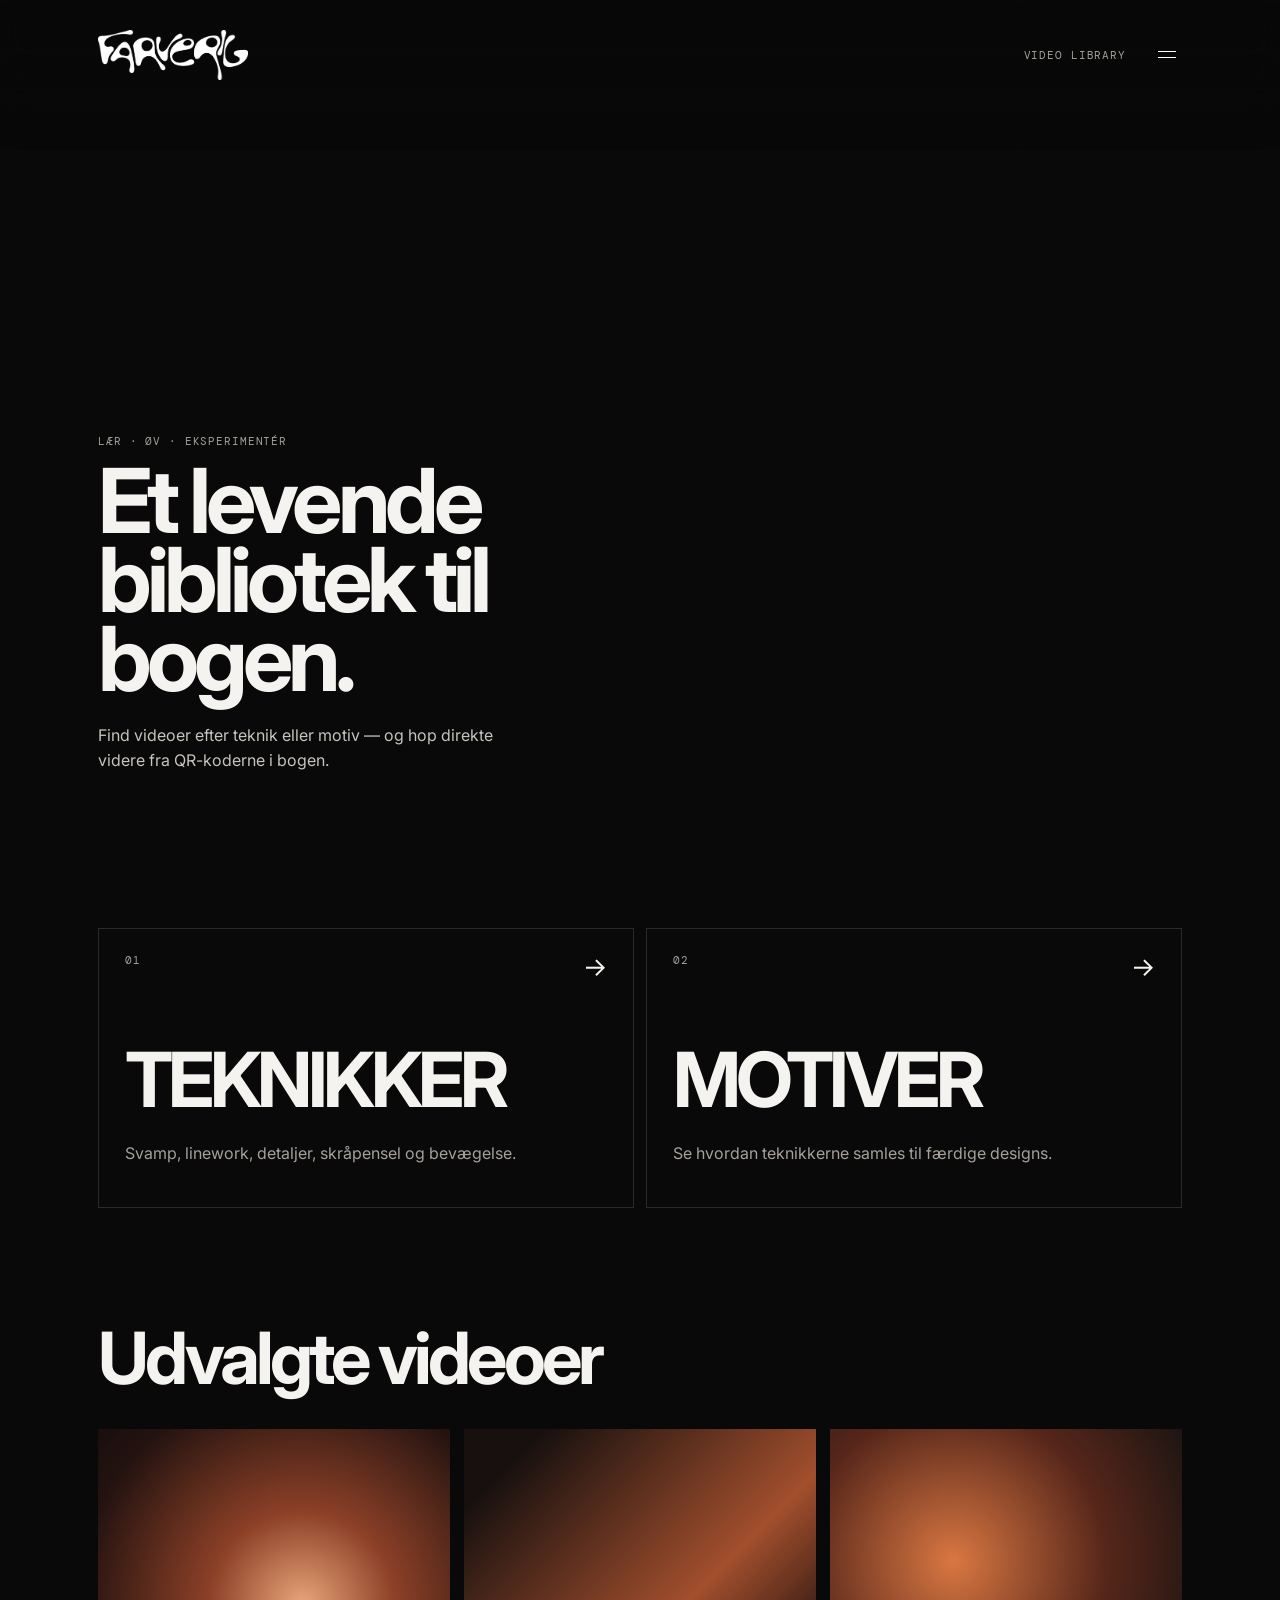
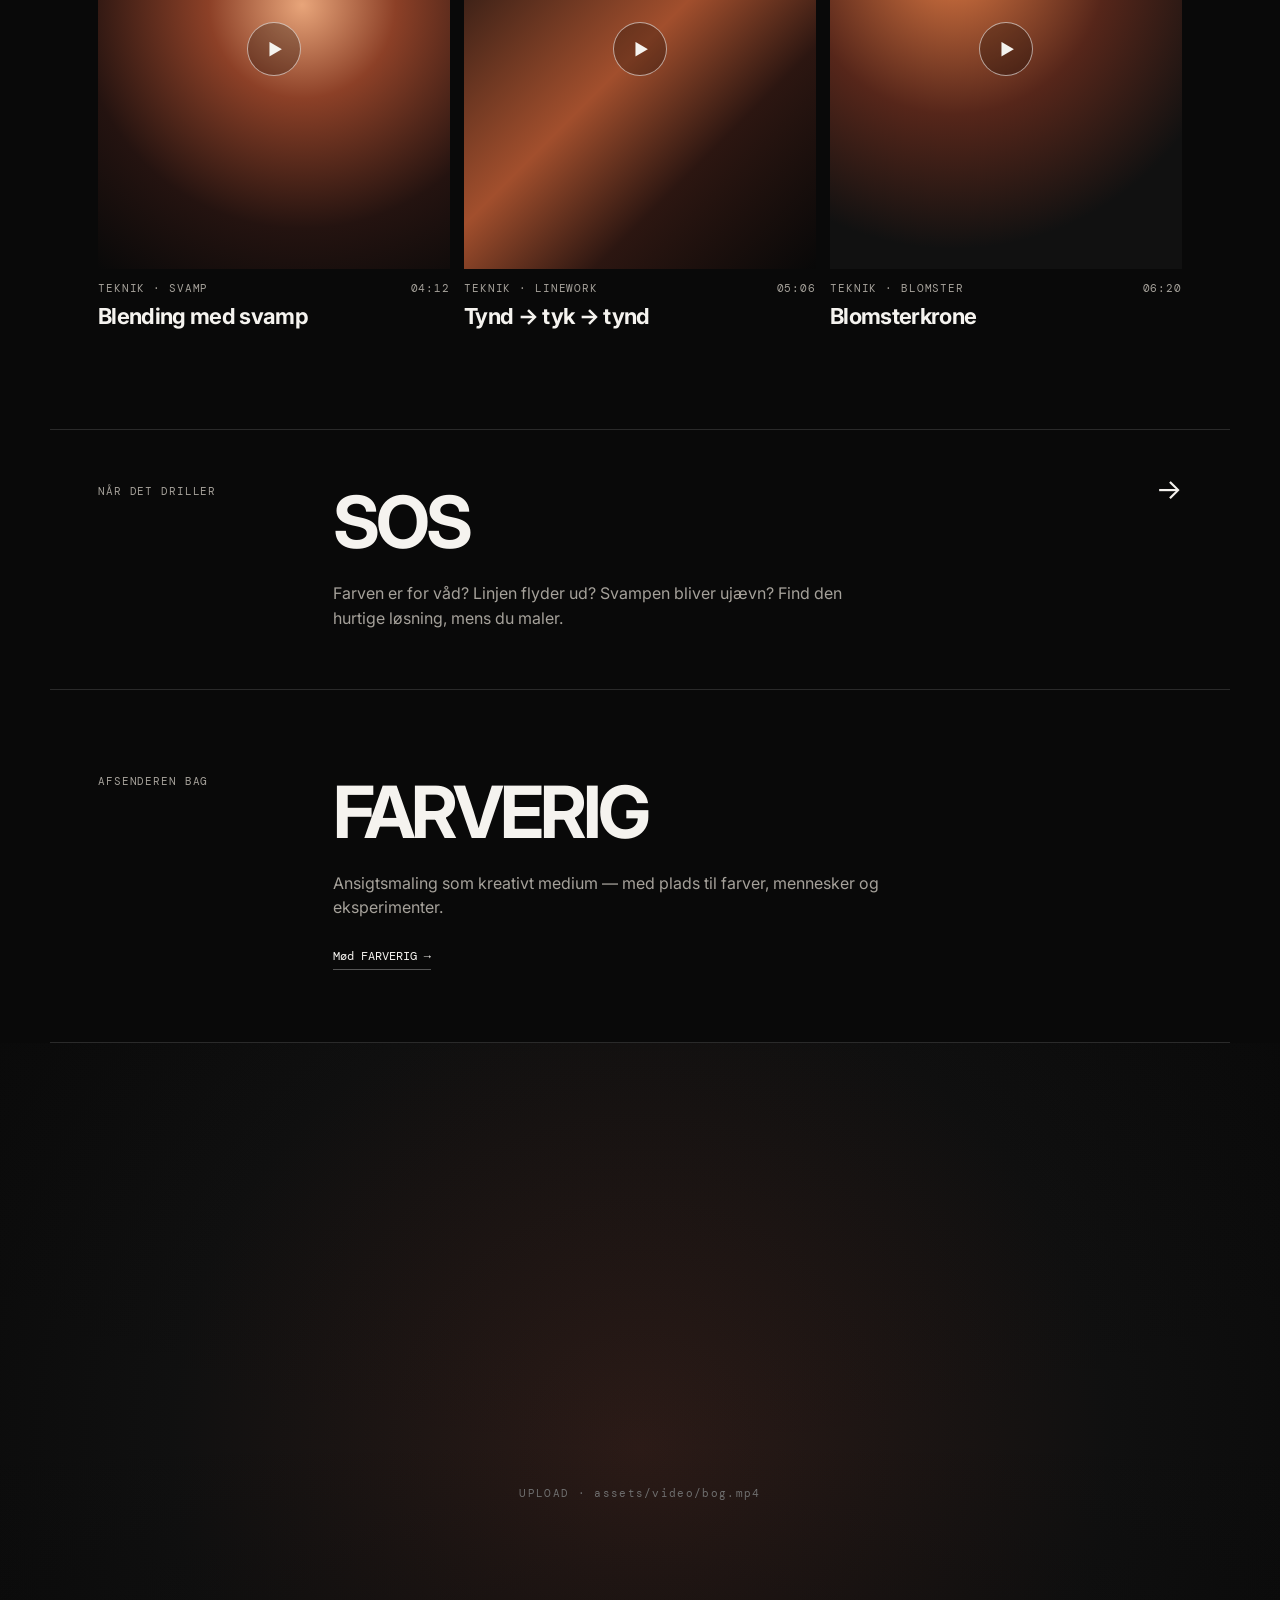
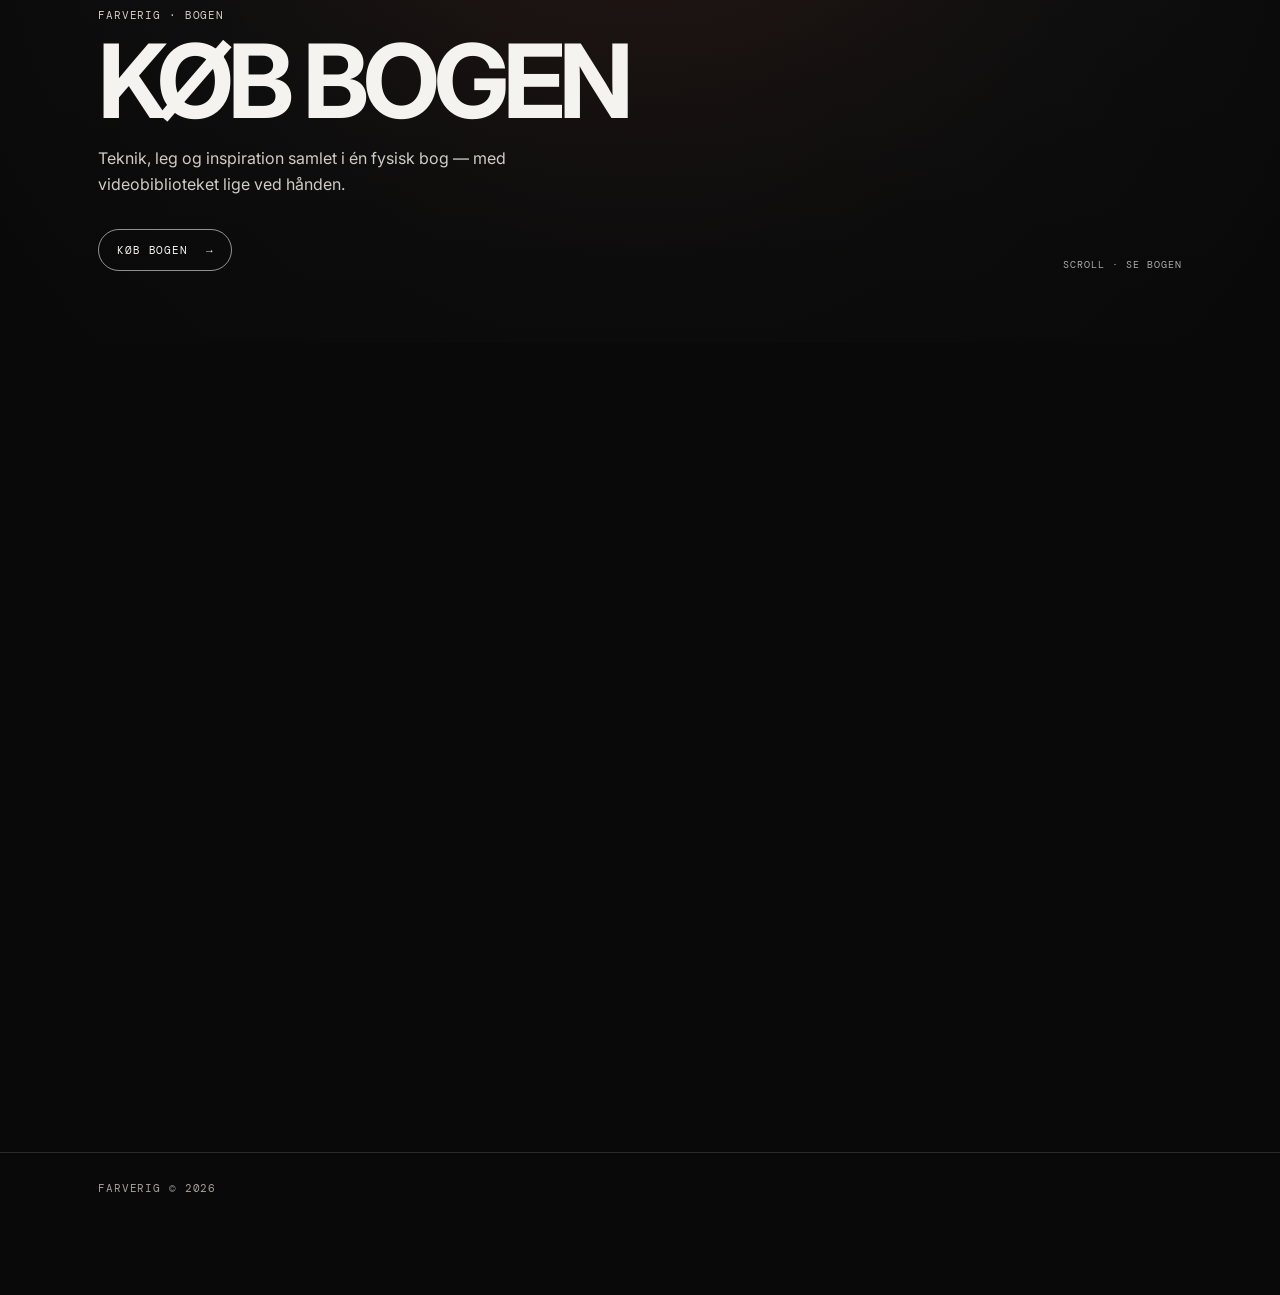
==== commit 022109bd: "Add scroll-scrub book section to homepage" ====
--- a/index.html
+++ b/index.html
@@ -1 +1 @@
-<!doctype html><html lang="da"><head><meta charset="utf-8"><meta name="viewport" content="width=device-width,initial-scale=1"><meta name="theme-color" content="#090909"><title>FARVERIG — Videobibliotek</title><meta name="description" content="FARVERIG videobibliotek — teknikker, motiver og hjælp til ansigtsmaling."><link rel="stylesheet" href="styles.css?v=14"><style>.hero-video{position:absolute;inset:0;width:100%;height:100%;object-fit:cover;object-position:center center;display:block}.hero-media.video-hero{background:#090909}.hero-media.video-hero:before{display:none}.hero-video-fade{position:absolute;inset:0;pointer-events:none}.home .topbar{position:absolute;top:0;left:0;right:0;z-index:10;width:100%;max-width:none}.home .hero{position:relative;width:100%;max-width:none;margin:0;padding:0;display:block;overflow:hidden}.home .hero-media{position:absolute;inset:0;width:100%;height:100%;min-height:0}.home .hero-copy{position:absolute;z-index:2;margin:0}.home .split-grid{position:relative}.home .sos-block{position:relative;overflow:hidden;background:none!important;border-bottom:1px solid var(--line)}.home .sos-block:before{display:none!important;content:none!important}.home .about-teaser{margin-top:0;border-top:0;border-bottom:1px solid var(--line);padding-top:72px;padding-bottom:72px}.home .footer{border-top:0;margin-top:0;padding-top:28px}@media(min-width:721px){body.home .topbar{position:fixed!important;top:0;left:0;right:0;height:150px;padding-bottom:40px;padding-left:max(var(--pad),calc((100vw - 1180px)/2 + var(--pad)));padding-right:max(var(--pad),calc((100vw - 1180px)/2 + var(--pad)));background:linear-gradient(to bottom,rgba(9,9,9,.38) 0%,rgba(9,9,9,.14) 48%,rgba(9,9,9,0) 100%);backdrop-filter:none;z-index:40}body.home .topbar:before{content:"";position:absolute;inset:0;z-index:-1;pointer-events:none;backdrop-filter:blur(12px);-webkit-backdrop-filter:blur(12px);mask-image:linear-gradient(to bottom,#000 0%,rgba(0,0,0,.96) 25%,rgba(0,0,0,.72) 55%,rgba(0,0,0,.28) 78%,transparent 100%);-webkit-mask-image:linear-gradient(to bottom,#000 0%,rgba(0,0,0,.96) 25%,rgba(0,0,0,.72) 55%,rgba(0,0,0,.28) 78%,transparent 100%)}body.home .brand{width:150px;height:54px}body.home .brand img{width:100%!important;height:100%!important;max-width:none!important}body.home .menu-button,body.home .menu-close{display:block!important;cursor:pointer}body.home .menu-button{font-size:24px!important;line-height:1;padding:10px 6px!important;min-width:38px;min-height:38px;color:#fff}body.home .header-actions{gap:26px}.home .hero{height:100vh;min-height:720px}.home .hero-video{object-position:center center}.home .hero-video-fade{background:linear-gradient(to bottom,rgba(9,9,9,.12) 0%,rgba(9,9,9,0) 38%,rgba(9,9,9,.16) 62%,#090909 100%)}.home .hero-copy{left:max(var(--pad),calc((100vw - 1180px)/2 + var(--pad)));right:auto;bottom:8vh;width:min(650px,48vw);padding:100px 0 38px;background:none}.home .hero-copy h1{font-size:clamp(64px,7vw,112px);line-height:.88;max-width:7.5ch;margin:14px 0 24px}.home .hero-copy>p:last-child{font-size:16px;max-width:43ch}.home .split-grid{margin-top:28px}body.home .site-menu{z-index:100;background:rgba(9,9,9,.97)}body.home .site-menu .menu-inner{position:relative;width:100%;max-width:none;margin:0;padding:26px clamp(32px,6vw,110px) 32px}body.home .site-menu .menu-close{position:fixed;top:36px;right:max(var(--pad),calc((100vw - 1180px)/2 + var(--pad)));margin:0;font-size:15px!important;line-height:1;padding:10px 6px!important;min-height:38px;display:flex!important;align-items:center;justify-content:flex-end;z-index:110}body.home .site-menu nav{margin-top:94px;width:100%}body.home .site-menu nav a{font-size:clamp(42px,4.6vw,76px);line-height:.98;padding:18px 0;letter-spacing:-.05em}body.home .site-menu nav a span{font-size:.7em}body.home .site-menu nav a:first-child{border-top:1px solid #3a3a3a}body.home .site-menu nav a{border-color:#303030}}@media(max-width:720px){body.home .topbar{position:absolute!important;top:0!important;left:0!important;right:0!important;z-index:10!important;width:100%!important;max-width:none!important}body.home .hero{position:relative!important;width:100%!important;max-width:none!important;min-height:calc(100svh - 68px)!important;margin:0!important;padding:0!important;display:block!important;overflow:hidden!important}body.home .hero-media{position:absolute!important;inset:0!important;width:100%!important;height:100%!important;min-height:0!important}body.home .hero-copy{position:absolute!important;left:0!important;right:0!important;bottom:0!important;z-index:2!important;margin:0!important;padding:150px var(--pad) 32px!important;background:linear-gradient(to bottom,transparent 0%,rgba(9,9,9,.45) 35%,#090909 100%)!important}.hero-video{object-position:center center}.hero-video-fade{background:linear-gradient(to bottom,rgba(9,9,9,.08) 0%,rgba(9,9,9,0) 52%,rgba(9,9,9,.18) 72%,#090909 100%)}.home .sos-block{padding-top:54px;padding-bottom:54px;gap:18px}.home .about-teaser{grid-template-columns:1fr;margin-top:0;padding-top:62px;padding-bottom:72px;gap:18px}.home .footer{padding-bottom:110px}}</style><link rel="stylesheet" href="header.css?v=1"></head><body class="home"><header class="topbar shell"><a class="brand" href="index.html" aria-label="FARVERIG forside"><img src="assets/logo/FarverigLogo_Hvid.png" alt="FARVERIG" style="display:block;width:112px;height:40px;max-width:112px;object-fit:contain"></a><div class="header-actions"><span class="eyebrow">VIDEO LIBRARY</span><button class="menu-button" type="button" aria-label="Åbn menu" aria-expanded="false" aria-controls="site-menu">☰</button></div></header><div class="site-menu" id="site-menu" hidden><div class="shell menu-inner"><button class="menu-close" type="button">LUK ×</button><nav><a href="index.html">FORSIDE <span>→</span></a><a href="motiver.html">MOTIVER <span>→</span></a><a href="teknikker.html">TEKNIKKER <span>→</span></a><a href="sos.html">SOS DESIGN <span>→</span></a><a href="om.html">OM FARVERIG <span>→</span></a><a href="https://farverig.dk">KØB BOGEN <span>→</span></a></nav></div></div><main><section class="hero shell"><div class="hero-media video-hero"><video class="hero-video" autoplay muted loop playsinline preload="metadata" aria-hidden="true"><source src="assets/video/hero.mp4" type="video/mp4"></video><div class="hero-video-fade"></div></div><div class="hero-copy"><p class="kicker">LÆR · ØV · EKSPERIMENTÉR</p><h1>Et levende bibliotek til bogen.</h1><p>Find videoer efter teknik eller motiv — og hop direkte videre fra QR-koderne i bogen.</p></div></section><section class="shell split-grid" aria-label="Bibliotekets hovedkategorier"><a class="feature-card" href="teknikker.html"><span class="number">01</span><h2>TEKNIKKER</h2><p>Svamp, linework, detaljer, skråpensel og bevægelse.</p><span class="arrow">→</span></a><a class="feature-card" href="motiver.html"><span class="number">02</span><h2>MOTIVER</h2><p>Se hvordan teknikkerne samles til færdige designs.</p><span class="arrow">→</span></a></section><section class="shell section-space"><div class="section-head"><h2>Udvalgte videoer</h2></div><div class="video-grid"><a class="video-card" href="video.html"><div class="video-thumb warm-a"><span class="play">▶</span></div><div class="video-meta"><span>TEKNIK · SVAMP</span><span>04:12</span></div><h3>Blending med svamp</h3></a><a class="video-card" href="video.html"><div class="video-thumb warm-b"><span class="play">▶</span></div><div class="video-meta"><span>TEKNIK · LINEWORK</span><span>05:06</span></div><h3>Tynd → tyk → tynd</h3></a><a class="video-card" href="video.html"><div class="video-thumb warm-c"><span class="play">▶</span></div><div class="video-meta"><span>TEKNIK · BLOMSTER</span><span>06:20</span></div><h3>Blomsterkrone</h3></a></div></section><a class="shell sos-block" href="sos.html"><p class="kicker">NÅR DET DRILLER</p><div><h2>SOS</h2><p>Farven er for våd? Linjen flyder ud? Svampen bliver ujævn? Find den hurtige løsning, mens du maler.</p></div><span class="arrow-inline">→</span></a><section class="shell about-teaser"><p class="kicker">AFSENDEREN BAG</p><div><h2>FARVERIG</h2><p>Ansigtsmaling som kreativt medium — med plads til farver, mennesker og eksperimenter.</p><a class="text-link" href="om.html">Mød FARVERIG →</a></div></section></main><nav class="bottom-nav" aria-label="Bibliotek navigation"><a href="teknikker.html">TEKNIKKER</a><a href="motiver.html">MOTIVER</a><a href="sos.html">SOS</a></nav><footer class="shell footer">FARVERIG © <span id="year"></span></footer><script src="script.js"></script></body></html>+<!doctype html><html lang="da"><head><meta charset="utf-8"><meta name="viewport" content="width=device-width,initial-scale=1"><meta name="theme-color" content="#090909"><title>FARVERIG — Videobibliotek</title><meta name="description" content="FARVERIG videobibliotek — teknikker, motiver og hjælp til ansigtsmaling."><link rel="stylesheet" href="styles.css?v=14"><style>.hero-video{position:absolute;inset:0;width:100%;height:100%;object-fit:cover;object-position:center center;display:block}.hero-media.video-hero{background:#090909}.hero-media.video-hero:before{display:none}.hero-video-fade{position:absolute;inset:0;pointer-events:none}.home .topbar{position:absolute;top:0;left:0;right:0;z-index:10;width:100%;max-width:none}.home .hero{position:relative;width:100%;max-width:none;margin:0;padding:0;display:block;overflow:hidden}.home .hero-media{position:absolute;inset:0;width:100%;height:100%;min-height:0}.home .hero-copy{position:absolute;z-index:2;margin:0}.home .split-grid{position:relative}.home .sos-block{position:relative;overflow:hidden;background:none!important;border-bottom:1px solid var(--line)}.home .sos-block:before{display:none!important;content:none!important}.home .about-teaser{margin-top:0;border-top:0;border-bottom:1px solid var(--line);padding-top:72px;padding-bottom:72px}.home .footer{border-top:0;margin-top:0;padding-top:28px}.book-shot{position:relative;height:190vh;border-bottom:1px solid var(--line);background:#090909}.book-shot-sticky{position:sticky;top:0;height:100vh;overflow:hidden;background:#0b0b0b}.book-shot-video{position:absolute;inset:0;width:100%;height:100%;object-fit:cover;object-position:center;display:block}.book-shot-shade{position:absolute;inset:0;background:linear-gradient(to bottom,rgba(9,9,9,.08) 0%,rgba(9,9,9,.02) 45%,rgba(9,9,9,.68) 100%);pointer-events:none}.book-shot-placeholder{position:absolute;inset:0;display:grid;place-items:center;font:11px 'DM Mono',monospace;letter-spacing:.12em;color:#777;background:radial-gradient(circle at 50% 45%,#2c1b17,#101010 58%,#090909);z-index:0}.book-shot.ready .book-shot-placeholder{display:none}.book-shot-copy{position:absolute;left:max(var(--pad),calc((100vw - 1180px)/2 + var(--pad)));bottom:8vh;z-index:2;max-width:720px}.book-shot-copy h2{font-size:clamp(58px,8vw,120px);line-height:.88;letter-spacing:-.06em;margin:10px 0 20px}.book-shot-copy p{max-width:42ch;color:#d0ccc5;line-height:1.6}.book-buy-link{display:inline-flex;align-items:center;gap:18px;margin-top:16px;border:1px solid rgba(255,255,255,.55);border-radius:999px;padding:13px 18px;font:11px 'DM Mono',monospace;letter-spacing:.08em;transition:.2s}.book-buy-link:hover{background:#fff;color:#111}.book-shot-hint{position:absolute;right:max(var(--pad),calc((100vw - 1180px)/2 + var(--pad)));bottom:8vh;z-index:2;font:10px 'DM Mono',monospace;letter-spacing:.1em;color:#aaa}@media(min-width:721px){body.home .topbar{position:fixed!important;top:0;left:0;right:0;height:150px;padding-bottom:40px;padding-left:max(var(--pad),calc((100vw - 1180px)/2 + var(--pad)));padding-right:max(var(--pad),calc((100vw - 1180px)/2 + var(--pad)));background:linear-gradient(to bottom,rgba(9,9,9,.38) 0%,rgba(9,9,9,.14) 48%,rgba(9,9,9,0) 100%);backdrop-filter:none;z-index:40}body.home .topbar:before{content:"";position:absolute;inset:0;z-index:-1;pointer-events:none;backdrop-filter:blur(12px);-webkit-backdrop-filter:blur(12px);mask-image:linear-gradient(to bottom,#000 0%,rgba(0,0,0,.96) 25%,rgba(0,0,0,.72) 55%,rgba(0,0,0,.28) 78%,transparent 100%);-webkit-mask-image:linear-gradient(to bottom,#000 0%,rgba(0,0,0,.96) 25%,rgba(0,0,0,.72) 55%,rgba(0,0,0,.28) 78%,transparent 100%)}body.home .brand{width:150px;height:54px}body.home .brand img{width:100%!important;height:100%!important;max-width:none!important}body.home .menu-button,body.home .menu-close{display:block!important;cursor:pointer}body.home .menu-button{font-size:24px!important;line-height:1;padding:10px 6px!important;min-width:38px;min-height:38px;color:#fff}body.home .header-actions{gap:26px}.home .hero{height:100vh;min-height:720px}.home .hero-video{object-position:center center}.home .hero-video-fade{background:linear-gradient(to bottom,rgba(9,9,9,.12) 0%,rgba(9,9,9,0) 38%,rgba(9,9,9,.16) 62%,#090909 100%)}.home .hero-copy{left:max(var(--pad),calc((100vw - 1180px)/2 + var(--pad)));right:auto;bottom:8vh;width:min(650px,48vw);padding:100px 0 38px;background:none}.home .hero-copy h1{font-size:clamp(64px,7vw,112px);line-height:.88;max-width:7.5ch;margin:14px 0 24px}.home .hero-copy>p:last-child{font-size:16px;max-width:43ch}.home .split-grid{margin-top:28px}body.home .site-menu{z-index:100;background:rgba(9,9,9,.97)}body.home .site-menu .menu-inner{position:relative;width:100%;max-width:none;margin:0;padding:26px clamp(32px,6vw,110px) 32px}body.home .site-menu .menu-close{position:fixed;top:36px;right:max(var(--pad),calc((100vw - 1180px)/2 + var(--pad)));margin:0;font-size:15px!important;line-height:1;padding:10px 6px!important;min-height:38px;display:flex!important;align-items:center;justify-content:flex-end;z-index:110}body.home .site-menu nav{margin-top:94px;width:100%}body.home .site-menu nav a{font-size:clamp(42px,4.6vw,76px);line-height:.98;padding:18px 0;letter-spacing:-.05em}body.home .site-menu nav a span{font-size:.7em}body.home .site-menu nav a:first-child{border-top:1px solid #3a3a3a}body.home .site-menu nav a{border-color:#303030}}@media(max-width:720px){body.home .topbar{position:absolute!important;top:0!important;left:0!important;right:0!important;z-index:10!important;width:100%!important;max-width:none!important}body.home .hero{position:relative!important;width:100%!important;max-width:none!important;min-height:calc(100svh - 68px)!important;margin:0!important;padding:0!important;display:block!important;overflow:hidden!important}body.home .hero-media{position:absolute!important;inset:0!important;width:100%!important;height:100%!important;min-height:0!important}body.home .hero-copy{position:absolute!important;left:0!important;right:0!important;bottom:0!important;z-index:2!important;margin:0!important;padding:150px var(--pad) 32px!important;background:linear-gradient(to bottom,transparent 0%,rgba(9,9,9,.45) 35%,#090909 100%)!important}.hero-video{object-position:center center}.hero-video-fade{background:linear-gradient(to bottom,rgba(9,9,9,.08) 0%,rgba(9,9,9,0) 52%,rgba(9,9,9,.18) 72%,#090909 100%)}.home .sos-block{padding-top:54px;padding-bottom:54px;gap:18px}.home .about-teaser{grid-template-columns:1fr;margin-top:0;padding-top:62px;padding-bottom:72px;gap:18px}.book-shot{height:165vh}.book-shot-sticky{height:calc(100svh - 68px)}.book-shot-copy{left:var(--pad);right:var(--pad);bottom:34px}.book-shot-copy h2{font-size:54px;max-width:6ch}.book-shot-copy p{font-size:14px}.book-buy-link{padding:12px 15px}.book-shot-hint{display:none}.home .footer{padding-bottom:110px}}</style><link rel="stylesheet" href="header.css?v=1"></head><body class="home"><header class="topbar shell"><a class="brand" href="index.html" aria-label="FARVERIG forside"><img src="assets/logo/FarverigLogo_Hvid.png" alt="FARVERIG" style="display:block;width:112px;height:40px;max-width:112px;object-fit:contain"></a><div class="header-actions"><span class="eyebrow">VIDEO LIBRARY</span><button class="menu-button" type="button" aria-label="Åbn menu" aria-expanded="false" aria-controls="site-menu">☰</button></div></header><div class="site-menu" id="site-menu" hidden><div class="shell menu-inner"><button class="menu-close" type="button">LUK ×</button><nav><a href="index.html">FORSIDE <span>→</span></a><a href="motiver.html">MOTIVER <span>→</span></a><a href="teknikker.html">TEKNIKKER <span>→</span></a><a href="sos.html">SOS DESIGN <span>→</span></a><a href="om.html">OM FARVERIG <span>→</span></a><a href="https://farverig.dk">KØB BOGEN <span>→</span></a></nav></div></div><main><section class="hero shell"><div class="hero-media video-hero"><video class="hero-video" autoplay muted loop playsinline preload="metadata" aria-hidden="true"><source src="assets/video/hero.mp4" type="video/mp4"></video><div class="hero-video-fade"></div></div><div class="hero-copy"><p class="kicker">LÆR · ØV · EKSPERIMENTÉR</p><h1>Et levende bibliotek til bogen.</h1><p>Find videoer efter teknik eller motiv — og hop direkte videre fra QR-koderne i bogen.</p></div></section><section class="shell split-grid" aria-label="Bibliotekets hovedkategorier"><a class="feature-card" href="teknikker.html"><span class="number">01</span><h2>TEKNIKKER</h2><p>Svamp, linework, detaljer, skråpensel og bevægelse.</p><span class="arrow">→</span></a><a class="feature-card" href="motiver.html"><span class="number">02</span><h2>MOTIVER</h2><p>Se hvordan teknikkerne samles til færdige designs.</p><span class="arrow">→</span></a></section><section class="shell section-space"><div class="section-head"><h2>Udvalgte videoer</h2></div><div class="video-grid"><a class="video-card" href="video.html"><div class="video-thumb warm-a"><span class="play">▶</span></div><div class="video-meta"><span>TEKNIK · SVAMP</span><span>04:12</span></div><h3>Blending med svamp</h3></a><a class="video-card" href="video.html"><div class="video-thumb warm-b"><span class="play">▶</span></div><div class="video-meta"><span>TEKNIK · LINEWORK</span><span>05:06</span></div><h3>Tynd → tyk → tynd</h3></a><a class="video-card" href="video.html"><div class="video-thumb warm-c"><span class="play">▶</span></div><div class="video-meta"><span>TEKNIK · BLOMSTER</span><span>06:20</span></div><h3>Blomsterkrone</h3></a></div></section><a class="shell sos-block" href="sos.html"><p class="kicker">NÅR DET DRILLER</p><div><h2>SOS</h2><p>Farven er for våd? Linjen flyder ud? Svampen bliver ujævn? Find den hurtige løsning, mens du maler.</p></div><span class="arrow-inline">→</span></a><section class="shell about-teaser"><p class="kicker">AFSENDEREN BAG</p><div><h2>FARVERIG</h2><p>Ansigtsmaling som kreativt medium — med plads til farver, mennesker og eksperimenter.</p><a class="text-link" href="om.html">Mød FARVERIG →</a></div></section><section class="book-shot" id="koeb-bogen"><div class="book-shot-sticky"><div class="book-shot-placeholder">UPLOAD · assets/video/bog.mp4</div><video class="book-shot-video" muted playsinline preload="auto" data-scroll-video aria-hidden="true"><source src="assets/video/bog.mp4" type="video/mp4"></video><div class="book-shot-shade"></div><div class="book-shot-copy"><p class="kicker">FARVERIG · BOGEN</p><h2>KØB BOGEN</h2><p>Teknik, leg og inspiration samlet i én fysisk bog — med videobiblioteket lige ved hånden.</p><a class="book-buy-link" href="https://farverig.dk">KØB BOGEN <span>→</span></a></div><div class="book-shot-hint">SCROLL · SE BOGEN</div></div></section></main><nav class="bottom-nav" aria-label="Bibliotek navigation"><a href="teknikker.html">TEKNIKKER</a><a href="motiver.html">MOTIVER</a><a href="sos.html">SOS</a></nav><footer class="shell footer">FARVERIG © <span id="year"></span></footer><script src="script.js?v=2"></script></body></html>
--- a/header.css
+++ b/header.css
@@ -1,3 +1,14 @@
+/* Shared FARVERIG header + menu */
+.site-menu nav a:first-child{display:none!important}
+.site-menu nav a{position:relative}
+.site-menu nav a:nth-child(2){margin-top:34px}
+.site-menu nav a:nth-child(2):before,.site-menu nav a:nth-child(5):before{position:absolute;left:0;font-family:'DM Mono',monospace;font-size:10px!important;font-weight:400;line-height:1;letter-spacing:.12em;color:var(--muted);pointer-events:none}
+.site-menu nav a:nth-child(2):before{content:'BIBLIOTEK';top:-27px}
+.site-menu nav a:nth-child(5){margin-top:58px!important;border-top:1px solid #303030!important}
+.site-menu nav a:nth-child(5):before{content:'FARVERIG';top:-35px}
+.site-menu nav a:nth-child(5),.site-menu nav a:nth-child(6){font-size:clamp(24px,2.4vw,38px)!important;letter-spacing:-.035em!important;padding-top:16px!important;padding-bottom:16px!important}
+.site-menu nav a:nth-child(5) span,.site-menu nav a:nth-child(6) span{font-size:.8em!important}
+
 @media(min-width:721px){
   body:not(.home){padding-top:110px}
   .topbar{position:fixed!important;top:0;left:0;right:0;width:100%!important;max-width:none!important;height:150px!important;padding-bottom:40px!important;padding-left:max(var(--pad),calc((100vw - 1180px)/2 + var(--pad)))!important;padding-right:max(var(--pad),calc((100vw - 1180px)/2 + var(--pad)))!important;background:linear-gradient(to bottom,rgba(9,9,9,.38) 0%,rgba(9,9,9,.14) 48%,rgba(9,9,9,0) 100%)!important;z-index:40!important}
@@ -13,5 +24,13 @@
   .site-menu nav{margin-top:94px!important;width:100%!important}
   .site-menu nav a{font-size:clamp(42px,4.6vw,76px)!important;line-height:.98!important;padding:18px 0!important;letter-spacing:-.05em!important;border-color:#303030!important}
   .site-menu nav a span{font-size:.7em!important}
-  .site-menu nav a:first-child{border-top:1px solid #3a3a3a!important}
-}+  .site-menu nav a:nth-child(2){border-top:1px solid #3a3a3a!important}
+  .site-menu nav a:nth-child(5),.site-menu nav a:nth-child(6){font-size:clamp(24px,2.4vw,38px)!important;line-height:1.05!important}
+}
+
+@media(max-width:720px){
+  .site-menu nav{margin-top:70px}
+  .site-menu nav a:nth-child(2){margin-top:28px}
+  .site-menu nav a:nth-child(5){margin-top:48px!important}
+  .site-menu nav a:nth-child(5),.site-menu nav a:nth-child(6){font-size:20px!important;padding-top:16px!important;padding-bottom:16px!important}
+}
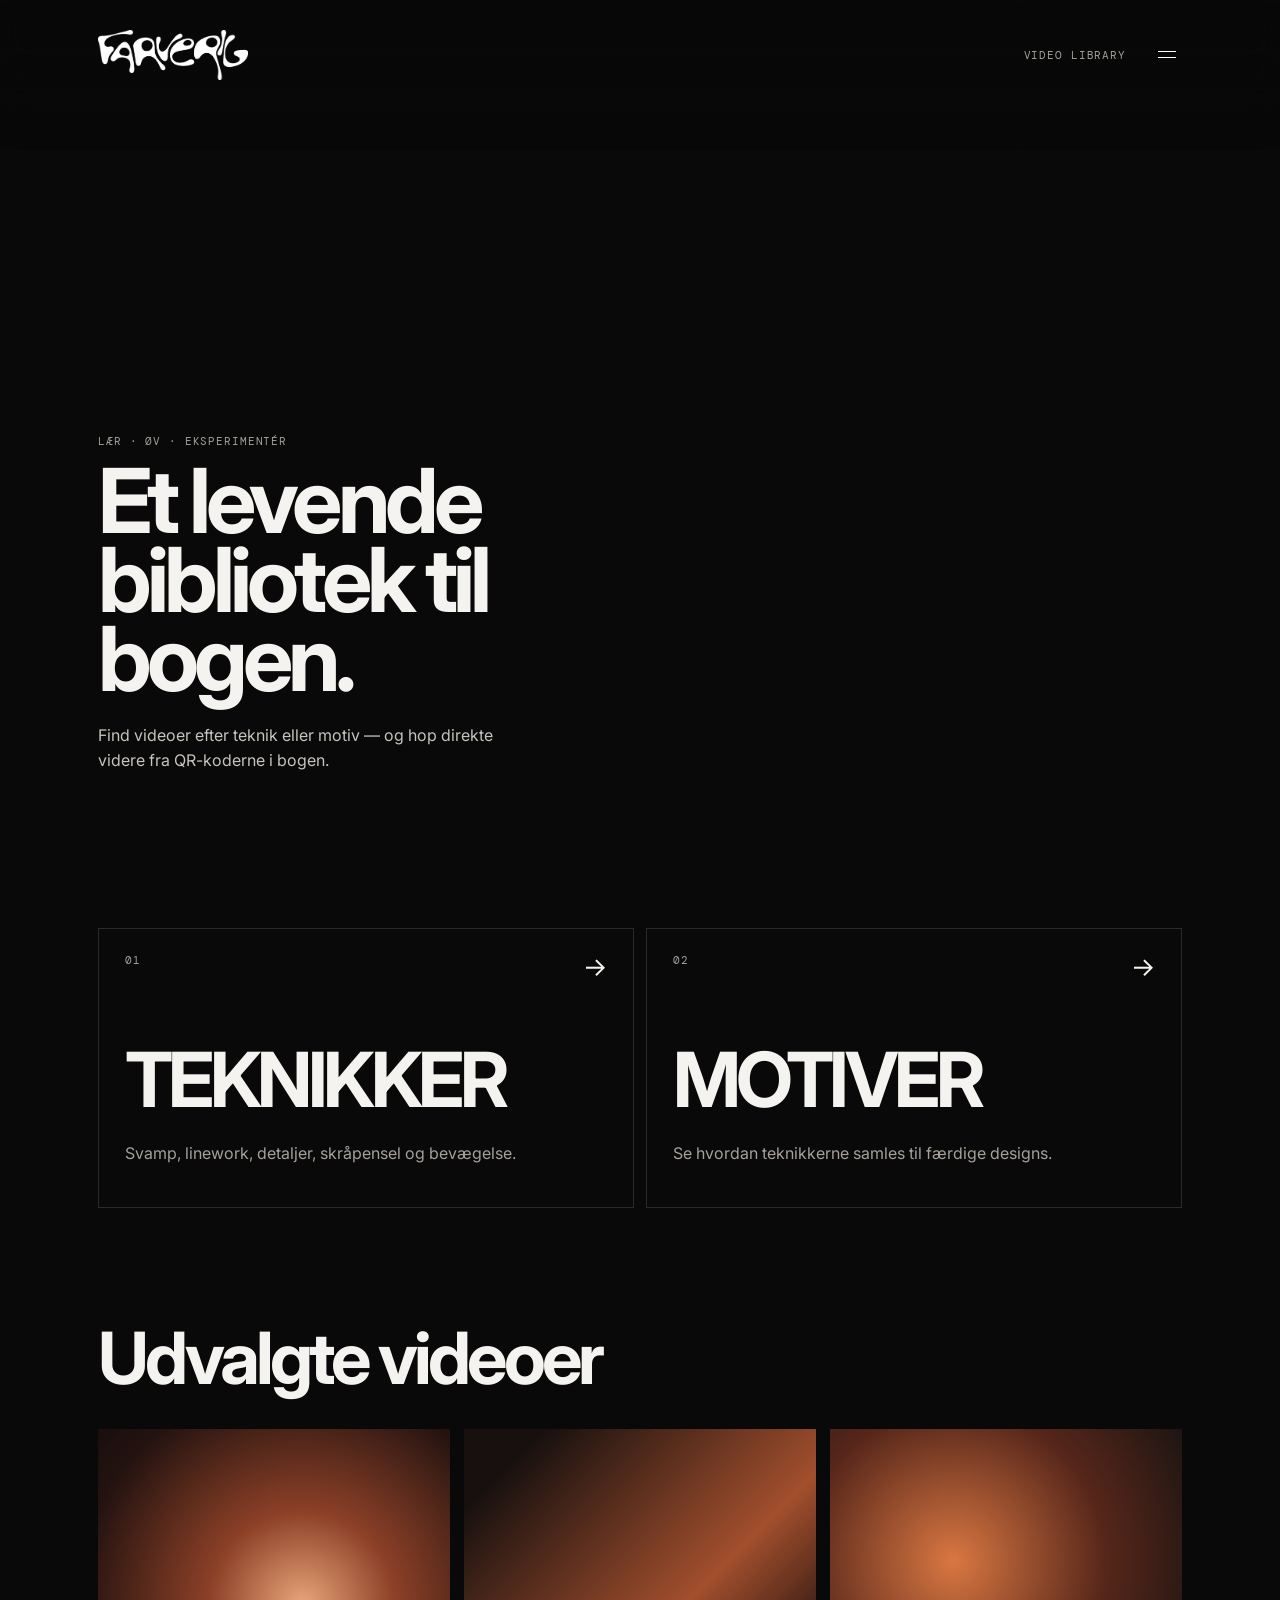
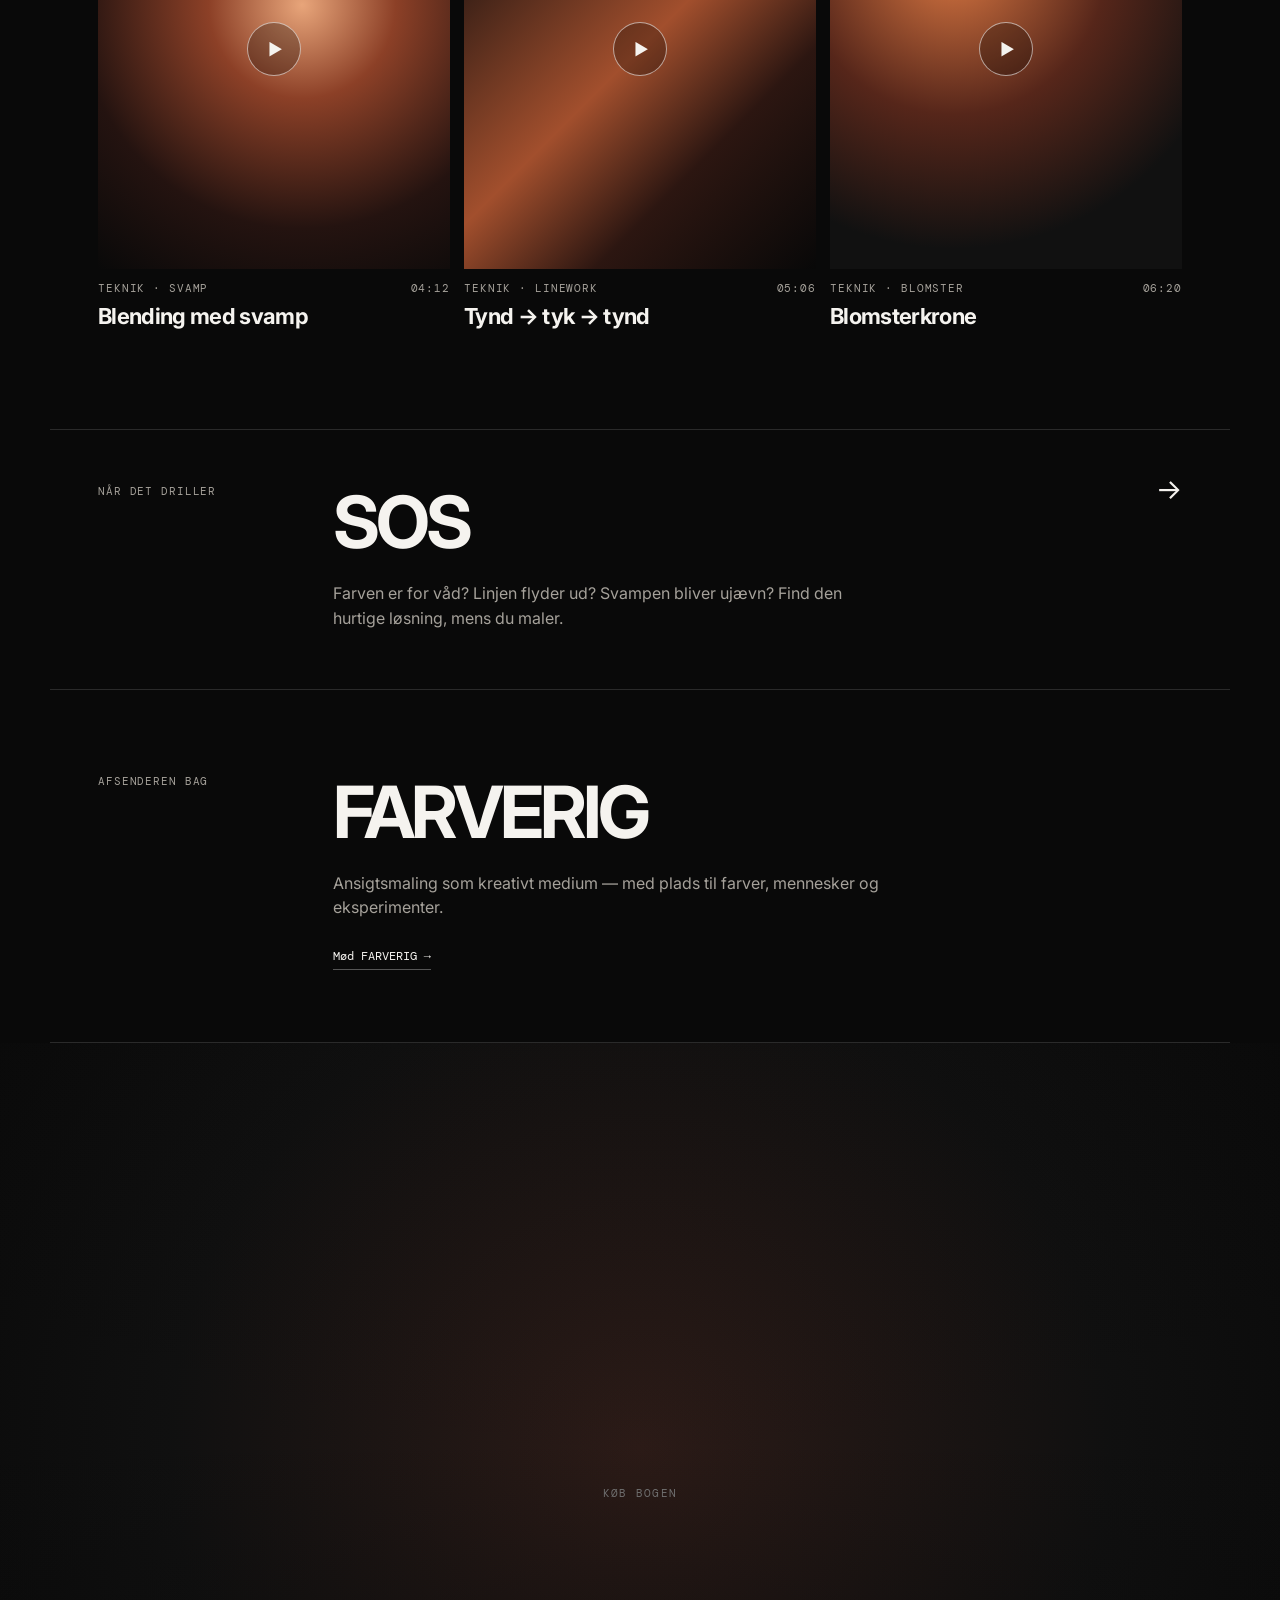
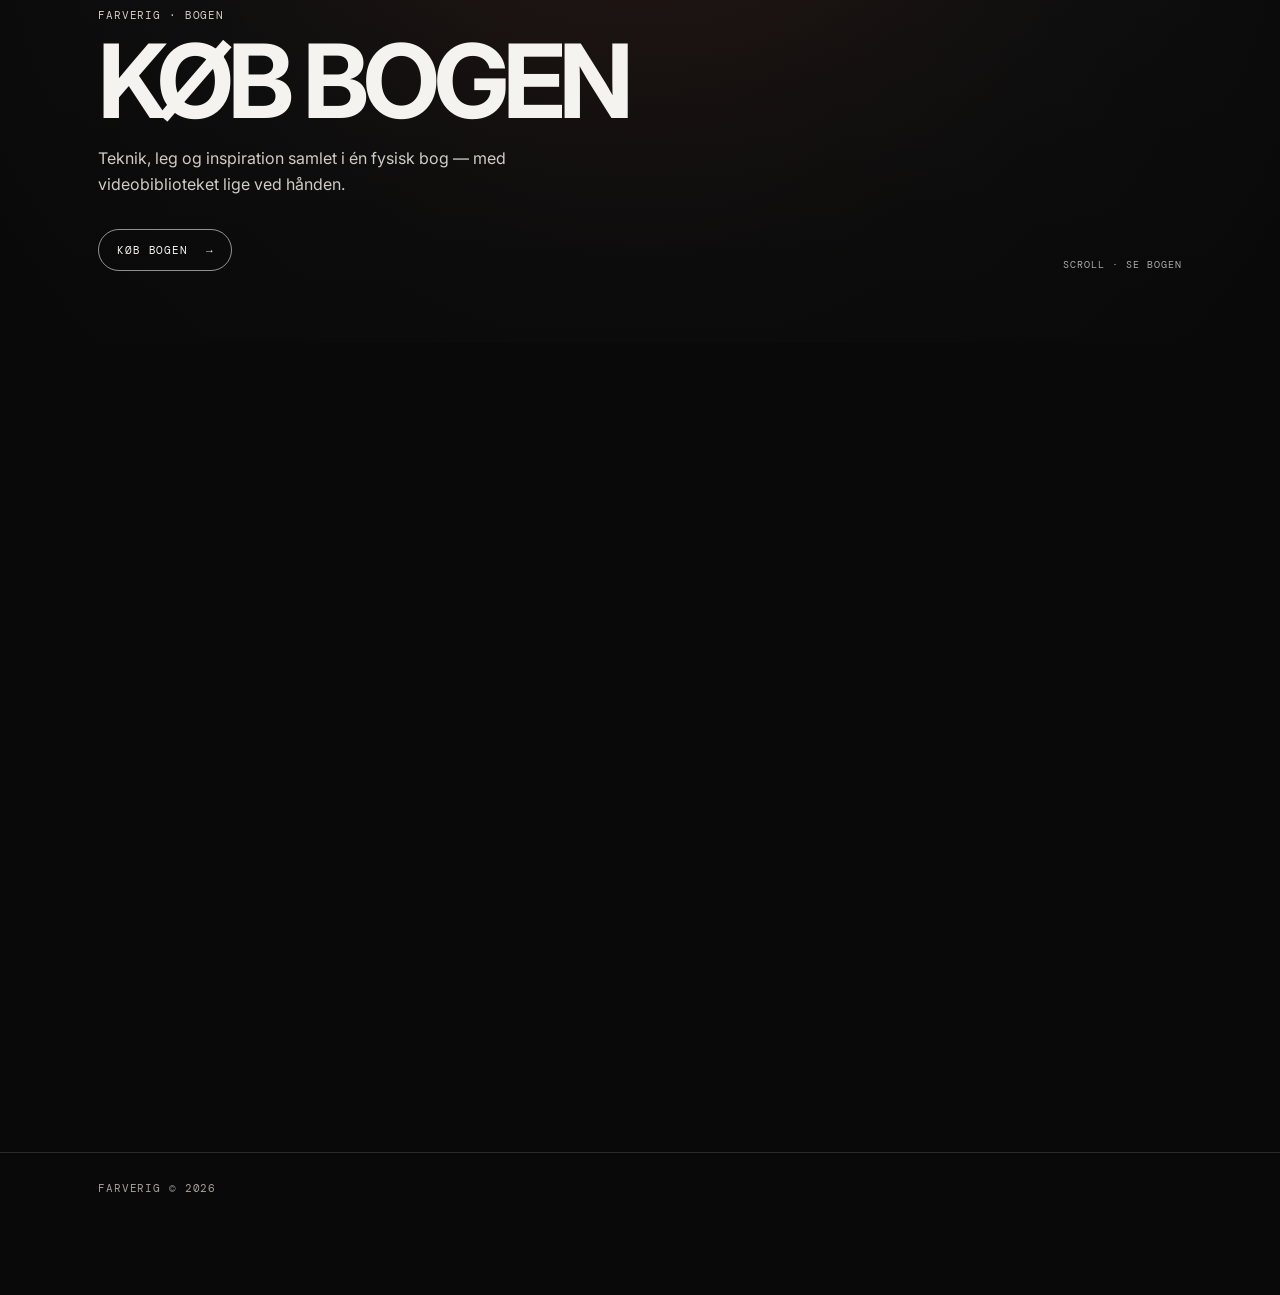
==== commit 53819c44: "Connect uploaded book video to scroll section" ====
--- a/index.html
+++ b/index.html
@@ -1 +1 @@
-<!doctype html><html lang="da"><head><meta charset="utf-8"><meta name="viewport" content="width=device-width,initial-scale=1"><meta name="theme-color" content="#090909"><title>FARVERIG — Videobibliotek</title><meta name="description" content="FARVERIG videobibliotek — teknikker, motiver og hjælp til ansigtsmaling."><link rel="stylesheet" href="styles.css?v=14"><style>.hero-video{position:absolute;inset:0;width:100%;height:100%;object-fit:cover;object-position:center center;display:block}.hero-media.video-hero{background:#090909}.hero-media.video-hero:before{display:none}.hero-video-fade{position:absolute;inset:0;pointer-events:none}.home .topbar{position:absolute;top:0;left:0;right:0;z-index:10;width:100%;max-width:none}.home .hero{position:relative;width:100%;max-width:none;margin:0;padding:0;display:block;overflow:hidden}.home .hero-media{position:absolute;inset:0;width:100%;height:100%;min-height:0}.home .hero-copy{position:absolute;z-index:2;margin:0}.home .split-grid{position:relative}.home .sos-block{position:relative;overflow:hidden;background:none!important;border-bottom:1px solid var(--line)}.home .sos-block:before{display:none!important;content:none!important}.home .about-teaser{margin-top:0;border-top:0;border-bottom:1px solid var(--line);padding-top:72px;padding-bottom:72px}.home .footer{border-top:0;margin-top:0;padding-top:28px}.book-shot{position:relative;height:190vh;border-bottom:1px solid var(--line);background:#090909}.book-shot-sticky{position:sticky;top:0;height:100vh;overflow:hidden;background:#0b0b0b}.book-shot-video{position:absolute;inset:0;width:100%;height:100%;object-fit:cover;object-position:center;display:block}.book-shot-shade{position:absolute;inset:0;background:linear-gradient(to bottom,rgba(9,9,9,.08) 0%,rgba(9,9,9,.02) 45%,rgba(9,9,9,.68) 100%);pointer-events:none}.book-shot-placeholder{position:absolute;inset:0;display:grid;place-items:center;font:11px 'DM Mono',monospace;letter-spacing:.12em;color:#777;background:radial-gradient(circle at 50% 45%,#2c1b17,#101010 58%,#090909);z-index:0}.book-shot.ready .book-shot-placeholder{display:none}.book-shot-copy{position:absolute;left:max(var(--pad),calc((100vw - 1180px)/2 + var(--pad)));bottom:8vh;z-index:2;max-width:720px}.book-shot-copy h2{font-size:clamp(58px,8vw,120px);line-height:.88;letter-spacing:-.06em;margin:10px 0 20px}.book-shot-copy p{max-width:42ch;color:#d0ccc5;line-height:1.6}.book-buy-link{display:inline-flex;align-items:center;gap:18px;margin-top:16px;border:1px solid rgba(255,255,255,.55);border-radius:999px;padding:13px 18px;font:11px 'DM Mono',monospace;letter-spacing:.08em;transition:.2s}.book-buy-link:hover{background:#fff;color:#111}.book-shot-hint{position:absolute;right:max(var(--pad),calc((100vw - 1180px)/2 + var(--pad)));bottom:8vh;z-index:2;font:10px 'DM Mono',monospace;letter-spacing:.1em;color:#aaa}@media(min-width:721px){body.home .topbar{position:fixed!important;top:0;left:0;right:0;height:150px;padding-bottom:40px;padding-left:max(var(--pad),calc((100vw - 1180px)/2 + var(--pad)));padding-right:max(var(--pad),calc((100vw - 1180px)/2 + var(--pad)));background:linear-gradient(to bottom,rgba(9,9,9,.38) 0%,rgba(9,9,9,.14) 48%,rgba(9,9,9,0) 100%);backdrop-filter:none;z-index:40}body.home .topbar:before{content:"";position:absolute;inset:0;z-index:-1;pointer-events:none;backdrop-filter:blur(12px);-webkit-backdrop-filter:blur(12px);mask-image:linear-gradient(to bottom,#000 0%,rgba(0,0,0,.96) 25%,rgba(0,0,0,.72) 55%,rgba(0,0,0,.28) 78%,transparent 100%);-webkit-mask-image:linear-gradient(to bottom,#000 0%,rgba(0,0,0,.96) 25%,rgba(0,0,0,.72) 55%,rgba(0,0,0,.28) 78%,transparent 100%)}body.home .brand{width:150px;height:54px}body.home .brand img{width:100%!important;height:100%!important;max-width:none!important}body.home .menu-button,body.home .menu-close{display:block!important;cursor:pointer}body.home .menu-button{font-size:24px!important;line-height:1;padding:10px 6px!important;min-width:38px;min-height:38px;color:#fff}body.home .header-actions{gap:26px}.home .hero{height:100vh;min-height:720px}.home .hero-video{object-position:center center}.home .hero-video-fade{background:linear-gradient(to bottom,rgba(9,9,9,.12) 0%,rgba(9,9,9,0) 38%,rgba(9,9,9,.16) 62%,#090909 100%)}.home .hero-copy{left:max(var(--pad),calc((100vw - 1180px)/2 + var(--pad)));right:auto;bottom:8vh;width:min(650px,48vw);padding:100px 0 38px;background:none}.home .hero-copy h1{font-size:clamp(64px,7vw,112px);line-height:.88;max-width:7.5ch;margin:14px 0 24px}.home .hero-copy>p:last-child{font-size:16px;max-width:43ch}.home .split-grid{margin-top:28px}body.home .site-menu{z-index:100;background:rgba(9,9,9,.97)}body.home .site-menu .menu-inner{position:relative;width:100%;max-width:none;margin:0;padding:26px clamp(32px,6vw,110px) 32px}body.home .site-menu .menu-close{position:fixed;top:36px;right:max(var(--pad),calc((100vw - 1180px)/2 + var(--pad)));margin:0;font-size:15px!important;line-height:1;padding:10px 6px!important;min-height:38px;display:flex!important;align-items:center;justify-content:flex-end;z-index:110}body.home .site-menu nav{margin-top:94px;width:100%}body.home .site-menu nav a{font-size:clamp(42px,4.6vw,76px);line-height:.98;padding:18px 0;letter-spacing:-.05em}body.home .site-menu nav a span{font-size:.7em}body.home .site-menu nav a:first-child{border-top:1px solid #3a3a3a}body.home .site-menu nav a{border-color:#303030}}@media(max-width:720px){body.home .topbar{position:absolute!important;top:0!important;left:0!important;right:0!important;z-index:10!important;width:100%!important;max-width:none!important}body.home .hero{position:relative!important;width:100%!important;max-width:none!important;min-height:calc(100svh - 68px)!important;margin:0!important;padding:0!important;display:block!important;overflow:hidden!important}body.home .hero-media{position:absolute!important;inset:0!important;width:100%!important;height:100%!important;min-height:0!important}body.home .hero-copy{position:absolute!important;left:0!important;right:0!important;bottom:0!important;z-index:2!important;margin:0!important;padding:150px var(--pad) 32px!important;background:linear-gradient(to bottom,transparent 0%,rgba(9,9,9,.45) 35%,#090909 100%)!important}.hero-video{object-position:center center}.hero-video-fade{background:linear-gradient(to bottom,rgba(9,9,9,.08) 0%,rgba(9,9,9,0) 52%,rgba(9,9,9,.18) 72%,#090909 100%)}.home .sos-block{padding-top:54px;padding-bottom:54px;gap:18px}.home .about-teaser{grid-template-columns:1fr;margin-top:0;padding-top:62px;padding-bottom:72px;gap:18px}.book-shot{height:165vh}.book-shot-sticky{height:calc(100svh - 68px)}.book-shot-copy{left:var(--pad);right:var(--pad);bottom:34px}.book-shot-copy h2{font-size:54px;max-width:6ch}.book-shot-copy p{font-size:14px}.book-buy-link{padding:12px 15px}.book-shot-hint{display:none}.home .footer{padding-bottom:110px}}</style><link rel="stylesheet" href="header.css?v=1"></head><body class="home"><header class="topbar shell"><a class="brand" href="index.html" aria-label="FARVERIG forside"><img src="assets/logo/FarverigLogo_Hvid.png" alt="FARVERIG" style="display:block;width:112px;height:40px;max-width:112px;object-fit:contain"></a><div class="header-actions"><span class="eyebrow">VIDEO LIBRARY</span><button class="menu-button" type="button" aria-label="Åbn menu" aria-expanded="false" aria-controls="site-menu">☰</button></div></header><div class="site-menu" id="site-menu" hidden><div class="shell menu-inner"><button class="menu-close" type="button">LUK ×</button><nav><a href="index.html">FORSIDE <span>→</span></a><a href="motiver.html">MOTIVER <span>→</span></a><a href="teknikker.html">TEKNIKKER <span>→</span></a><a href="sos.html">SOS DESIGN <span>→</span></a><a href="om.html">OM FARVERIG <span>→</span></a><a href="https://farverig.dk">KØB BOGEN <span>→</span></a></nav></div></div><main><section class="hero shell"><div class="hero-media video-hero"><video class="hero-video" autoplay muted loop playsinline preload="metadata" aria-hidden="true"><source src="assets/video/hero.mp4" type="video/mp4"></video><div class="hero-video-fade"></div></div><div class="hero-copy"><p class="kicker">LÆR · ØV · EKSPERIMENTÉR</p><h1>Et levende bibliotek til bogen.</h1><p>Find videoer efter teknik eller motiv — og hop direkte videre fra QR-koderne i bogen.</p></div></section><section class="shell split-grid" aria-label="Bibliotekets hovedkategorier"><a class="feature-card" href="teknikker.html"><span class="number">01</span><h2>TEKNIKKER</h2><p>Svamp, linework, detaljer, skråpensel og bevægelse.</p><span class="arrow">→</span></a><a class="feature-card" href="motiver.html"><span class="number">02</span><h2>MOTIVER</h2><p>Se hvordan teknikkerne samles til færdige designs.</p><span class="arrow">→</span></a></section><section class="shell section-space"><div class="section-head"><h2>Udvalgte videoer</h2></div><div class="video-grid"><a class="video-card" href="video.html"><div class="video-thumb warm-a"><span class="play">▶</span></div><div class="video-meta"><span>TEKNIK · SVAMP</span><span>04:12</span></div><h3>Blending med svamp</h3></a><a class="video-card" href="video.html"><div class="video-thumb warm-b"><span class="play">▶</span></div><div class="video-meta"><span>TEKNIK · LINEWORK</span><span>05:06</span></div><h3>Tynd → tyk → tynd</h3></a><a class="video-card" href="video.html"><div class="video-thumb warm-c"><span class="play">▶</span></div><div class="video-meta"><span>TEKNIK · BLOMSTER</span><span>06:20</span></div><h3>Blomsterkrone</h3></a></div></section><a class="shell sos-block" href="sos.html"><p class="kicker">NÅR DET DRILLER</p><div><h2>SOS</h2><p>Farven er for våd? Linjen flyder ud? Svampen bliver ujævn? Find den hurtige løsning, mens du maler.</p></div><span class="arrow-inline">→</span></a><section class="shell about-teaser"><p class="kicker">AFSENDEREN BAG</p><div><h2>FARVERIG</h2><p>Ansigtsmaling som kreativt medium — med plads til farver, mennesker og eksperimenter.</p><a class="text-link" href="om.html">Mød FARVERIG →</a></div></section><section class="book-shot" id="koeb-bogen"><div class="book-shot-sticky"><div class="book-shot-placeholder">UPLOAD · assets/video/bog.mp4</div><video class="book-shot-video" muted playsinline preload="auto" data-scroll-video aria-hidden="true"><source src="assets/video/bog.mp4" type="video/mp4"></video><div class="book-shot-shade"></div><div class="book-shot-copy"><p class="kicker">FARVERIG · BOGEN</p><h2>KØB BOGEN</h2><p>Teknik, leg og inspiration samlet i én fysisk bog — med videobiblioteket lige ved hånden.</p><a class="book-buy-link" href="https://farverig.dk">KØB BOGEN <span>→</span></a></div><div class="book-shot-hint">SCROLL · SE BOGEN</div></div></section></main><nav class="bottom-nav" aria-label="Bibliotek navigation"><a href="teknikker.html">TEKNIKKER</a><a href="motiver.html">MOTIVER</a><a href="sos.html">SOS</a></nav><footer class="shell footer">FARVERIG © <span id="year"></span></footer><script src="script.js?v=2"></script></body></html>+<!doctype html><html lang="da"><head><meta charset="utf-8"><meta name="viewport" content="width=device-width,initial-scale=1"><meta name="theme-color" content="#090909"><title>FARVERIG — Videobibliotek</title><meta name="description" content="FARVERIG videobibliotek — teknikker, motiver og hjælp til ansigtsmaling."><link rel="stylesheet" href="styles.css?v=14"><style>.hero-video{position:absolute;inset:0;width:100%;height:100%;object-fit:cover;object-position:center center;display:block}.hero-media.video-hero{background:#090909}.hero-media.video-hero:before{display:none}.hero-video-fade{position:absolute;inset:0;pointer-events:none}.home .topbar{position:absolute;top:0;left:0;right:0;z-index:10;width:100%;max-width:none}.home .hero{position:relative;width:100%;max-width:none;margin:0;padding:0;display:block;overflow:hidden}.home .hero-media{position:absolute;inset:0;width:100%;height:100%;min-height:0}.home .hero-copy{position:absolute;z-index:2;margin:0}.home .split-grid{position:relative}.home .sos-block{position:relative;overflow:hidden;background:none!important;border-bottom:1px solid var(--line)}.home .sos-block:before{display:none!important;content:none!important}.home .about-teaser{margin-top:0;border-top:0;border-bottom:1px solid var(--line);padding-top:72px;padding-bottom:72px}.home .footer{border-top:0;margin-top:0;padding-top:28px}.book-shot{position:relative;height:190vh;border-bottom:1px solid var(--line);background:#090909}.book-shot-sticky{position:sticky;top:0;height:100vh;overflow:hidden;background:#0b0b0b}.book-shot-video{position:absolute;inset:0;width:100%;height:100%;object-fit:cover;object-position:center;display:block}.book-shot-shade{position:absolute;inset:0;background:linear-gradient(to bottom,rgba(9,9,9,.08) 0%,rgba(9,9,9,.02) 45%,rgba(9,9,9,.68) 100%);pointer-events:none}.book-shot-placeholder{position:absolute;inset:0;display:grid;place-items:center;font:11px 'DM Mono',monospace;letter-spacing:.12em;color:#777;background:radial-gradient(circle at 50% 45%,#2c1b17,#101010 58%,#090909);z-index:0}.book-shot.ready .book-shot-placeholder{display:none}.book-shot-copy{position:absolute;left:max(var(--pad),calc((100vw - 1180px)/2 + var(--pad)));bottom:8vh;z-index:2;max-width:720px}.book-shot-copy h2{font-size:clamp(58px,8vw,120px);line-height:.88;letter-spacing:-.06em;margin:10px 0 20px}.book-shot-copy p{max-width:42ch;color:#d0ccc5;line-height:1.6}.book-buy-link{display:inline-flex;align-items:center;gap:18px;margin-top:16px;border:1px solid rgba(255,255,255,.55);border-radius:999px;padding:13px 18px;font:11px 'DM Mono',monospace;letter-spacing:.08em;transition:.2s}.book-buy-link:hover{background:#fff;color:#111}.book-shot-hint{position:absolute;right:max(var(--pad),calc((100vw - 1180px)/2 + var(--pad)));bottom:8vh;z-index:2;font:10px 'DM Mono',monospace;letter-spacing:.1em;color:#aaa}@media(min-width:721px){body.home .topbar{position:fixed!important;top:0;left:0;right:0;height:150px;padding-bottom:40px;padding-left:max(var(--pad),calc((100vw - 1180px)/2 + var(--pad)));padding-right:max(var(--pad),calc((100vw - 1180px)/2 + var(--pad)));background:linear-gradient(to bottom,rgba(9,9,9,.38) 0%,rgba(9,9,9,.14) 48%,rgba(9,9,9,0) 100%);backdrop-filter:none;z-index:40}body.home .topbar:before{content:"";position:absolute;inset:0;z-index:-1;pointer-events:none;backdrop-filter:blur(12px);-webkit-backdrop-filter:blur(12px);mask-image:linear-gradient(to bottom,#000 0%,rgba(0,0,0,.96) 25%,rgba(0,0,0,.72) 55%,rgba(0,0,0,.28) 78%,transparent 100%);-webkit-mask-image:linear-gradient(to bottom,#000 0%,rgba(0,0,0,.96) 25%,rgba(0,0,0,.72) 55%,rgba(0,0,0,.28) 78%,transparent 100%)}body.home .brand{width:150px;height:54px}body.home .brand img{width:100%!important;height:100%!important;max-width:none!important}body.home .menu-button,body.home .menu-close{display:block!important;cursor:pointer}body.home .menu-button{font-size:24px!important;line-height:1;padding:10px 6px!important;min-width:38px;min-height:38px;color:#fff}body.home .header-actions{gap:26px}.home .hero{height:100vh;min-height:720px}.home .hero-video{object-position:center center}.home .hero-video-fade{background:linear-gradient(to bottom,rgba(9,9,9,.12) 0%,rgba(9,9,9,0) 38%,rgba(9,9,9,.16) 62%,#090909 100%)}.home .hero-copy{left:max(var(--pad),calc((100vw - 1180px)/2 + var(--pad)));right:auto;bottom:8vh;width:min(650px,48vw);padding:100px 0 38px;background:none}.home .hero-copy h1{font-size:clamp(64px,7vw,112px);line-height:.88;max-width:7.5ch;margin:14px 0 24px}.home .hero-copy>p:last-child{font-size:16px;max-width:43ch}.home .split-grid{margin-top:28px}body.home .site-menu{z-index:100;background:rgba(9,9,9,.97)}body.home .site-menu .menu-inner{position:relative;width:100%;max-width:none;margin:0;padding:26px clamp(32px,6vw,110px) 32px}body.home .site-menu .menu-close{position:fixed;top:36px;right:max(var(--pad),calc((100vw - 1180px)/2 + var(--pad)));margin:0;font-size:15px!important;line-height:1;padding:10px 6px!important;min-height:38px;display:flex!important;align-items:center;justify-content:flex-end;z-index:110}body.home .site-menu nav{margin-top:94px;width:100%}body.home .site-menu nav a{font-size:clamp(42px,4.6vw,76px);line-height:.98;padding:18px 0;letter-spacing:-.05em}body.home .site-menu nav a span{font-size:.7em}body.home .site-menu nav a:first-child{border-top:1px solid #3a3a3a}body.home .site-menu nav a{border-color:#303030}}@media(max-width:720px){body.home .topbar{position:absolute!important;top:0!important;left:0!important;right:0!important;z-index:10!important;width:100%!important;max-width:none!important}body.home .hero{position:relative!important;width:100%!important;max-width:none!important;min-height:calc(100svh - 68px)!important;margin:0!important;padding:0!important;display:block!important;overflow:hidden!important}body.home .hero-media{position:absolute!important;inset:0!important;width:100%!important;height:100%!important;min-height:0!important}body.home .hero-copy{position:absolute!important;left:0!important;right:0!important;bottom:0!important;z-index:2!important;margin:0!important;padding:150px var(--pad) 32px!important;background:linear-gradient(to bottom,transparent 0%,rgba(9,9,9,.45) 35%,#090909 100%)!important}.hero-video{object-position:center center}.hero-video-fade{background:linear-gradient(to bottom,rgba(9,9,9,.08) 0%,rgba(9,9,9,0) 52%,rgba(9,9,9,.18) 72%,#090909 100%)}.home .sos-block{padding-top:54px;padding-bottom:54px;gap:18px}.home .about-teaser{grid-template-columns:1fr;margin-top:0;padding-top:62px;padding-bottom:72px;gap:18px}.book-shot{height:165vh}.book-shot-sticky{height:calc(100svh - 68px)}.book-shot-copy{left:var(--pad);right:var(--pad);bottom:34px}.book-shot-copy h2{font-size:54px;max-width:6ch}.book-shot-copy p{font-size:14px}.book-buy-link{padding:12px 15px}.book-shot-hint{display:none}.home .footer{padding-bottom:110px}}</style><link rel="stylesheet" href="header.css?v=1"></head><body class="home"><header class="topbar shell"><a class="brand" href="index.html" aria-label="FARVERIG forside"><img src="assets/logo/FarverigLogo_Hvid.png" alt="FARVERIG" style="display:block;width:112px;height:40px;max-width:112px;object-fit:contain"></a><div class="header-actions"><span class="eyebrow">VIDEO LIBRARY</span><button class="menu-button" type="button" aria-label="Åbn menu" aria-expanded="false" aria-controls="site-menu">☰</button></div></header><div class="site-menu" id="site-menu" hidden><div class="shell menu-inner"><button class="menu-close" type="button">LUK ×</button><nav><a href="index.html">FORSIDE <span>→</span></a><a href="motiver.html">MOTIVER <span>→</span></a><a href="teknikker.html">TEKNIKKER <span>→</span></a><a href="sos.html">SOS DESIGN <span>→</span></a><a href="om.html">OM FARVERIG <span>→</span></a><a href="https://farverig.dk">KØB BOGEN <span>→</span></a></nav></div></div><main><section class="hero shell"><div class="hero-media video-hero"><video class="hero-video" autoplay muted loop playsinline preload="metadata" aria-hidden="true"><source src="assets/video/hero.mp4" type="video/mp4"></video><div class="hero-video-fade"></div></div><div class="hero-copy"><p class="kicker">LÆR · ØV · EKSPERIMENTÉR</p><h1>Et levende bibliotek til bogen.</h1><p>Find videoer efter teknik eller motiv — og hop direkte videre fra QR-koderne i bogen.</p></div></section><section class="shell split-grid" aria-label="Bibliotekets hovedkategorier"><a class="feature-card" href="teknikker.html"><span class="number">01</span><h2>TEKNIKKER</h2><p>Svamp, linework, detaljer, skråpensel og bevægelse.</p><span class="arrow">→</span></a><a class="feature-card" href="motiver.html"><span class="number">02</span><h2>MOTIVER</h2><p>Se hvordan teknikkerne samles til færdige designs.</p><span class="arrow">→</span></a></section><section class="shell section-space"><div class="section-head"><h2>Udvalgte videoer</h2></div><div class="video-grid"><a class="video-card" href="video.html"><div class="video-thumb warm-a"><span class="play">▶</span></div><div class="video-meta"><span>TEKNIK · SVAMP</span><span>04:12</span></div><h3>Blending med svamp</h3></a><a class="video-card" href="video.html"><div class="video-thumb warm-b"><span class="play">▶</span></div><div class="video-meta"><span>TEKNIK · LINEWORK</span><span>05:06</span></div><h3>Tynd → tyk → tynd</h3></a><a class="video-card" href="video.html"><div class="video-thumb warm-c"><span class="play">▶</span></div><div class="video-meta"><span>TEKNIK · BLOMSTER</span><span>06:20</span></div><h3>Blomsterkrone</h3></a></div></section><a class="shell sos-block" href="sos.html"><p class="kicker">NÅR DET DRILLER</p><div><h2>SOS</h2><p>Farven er for våd? Linjen flyder ud? Svampen bliver ujævn? Find den hurtige løsning, mens du maler.</p></div><span class="arrow-inline">→</span></a><section class="shell about-teaser"><p class="kicker">AFSENDEREN BAG</p><div><h2>FARVERIG</h2><p>Ansigtsmaling som kreativt medium — med plads til farver, mennesker og eksperimenter.</p><a class="text-link" href="om.html">Mød FARVERIG →</a></div></section><section class="book-shot" id="koeb-bogen"><div class="book-shot-sticky"><div class="book-shot-placeholder">KØB BOGEN</div><video class="book-shot-video" muted playsinline preload="auto" data-scroll-video aria-hidden="true"><source src="assets/video/Book.mp4" type="video/mp4"></video><div class="book-shot-shade"></div><div class="book-shot-copy"><p class="kicker">FARVERIG · BOGEN</p><h2>KØB BOGEN</h2><p>Teknik, leg og inspiration samlet i én fysisk bog — med videobiblioteket lige ved hånden.</p><a class="book-buy-link" href="https://farverig.dk">KØB BOGEN <span>→</span></a></div><div class="book-shot-hint">SCROLL · SE BOGEN</div></div></section></main><nav class="bottom-nav" aria-label="Bibliotek navigation"><a href="teknikker.html">TEKNIKKER</a><a href="motiver.html">MOTIVER</a><a href="sos.html">SOS</a></nav><footer class="shell footer">FARVERIG © <span id="year"></span></footer><script src="script.js?v=2"></script></body></html>
